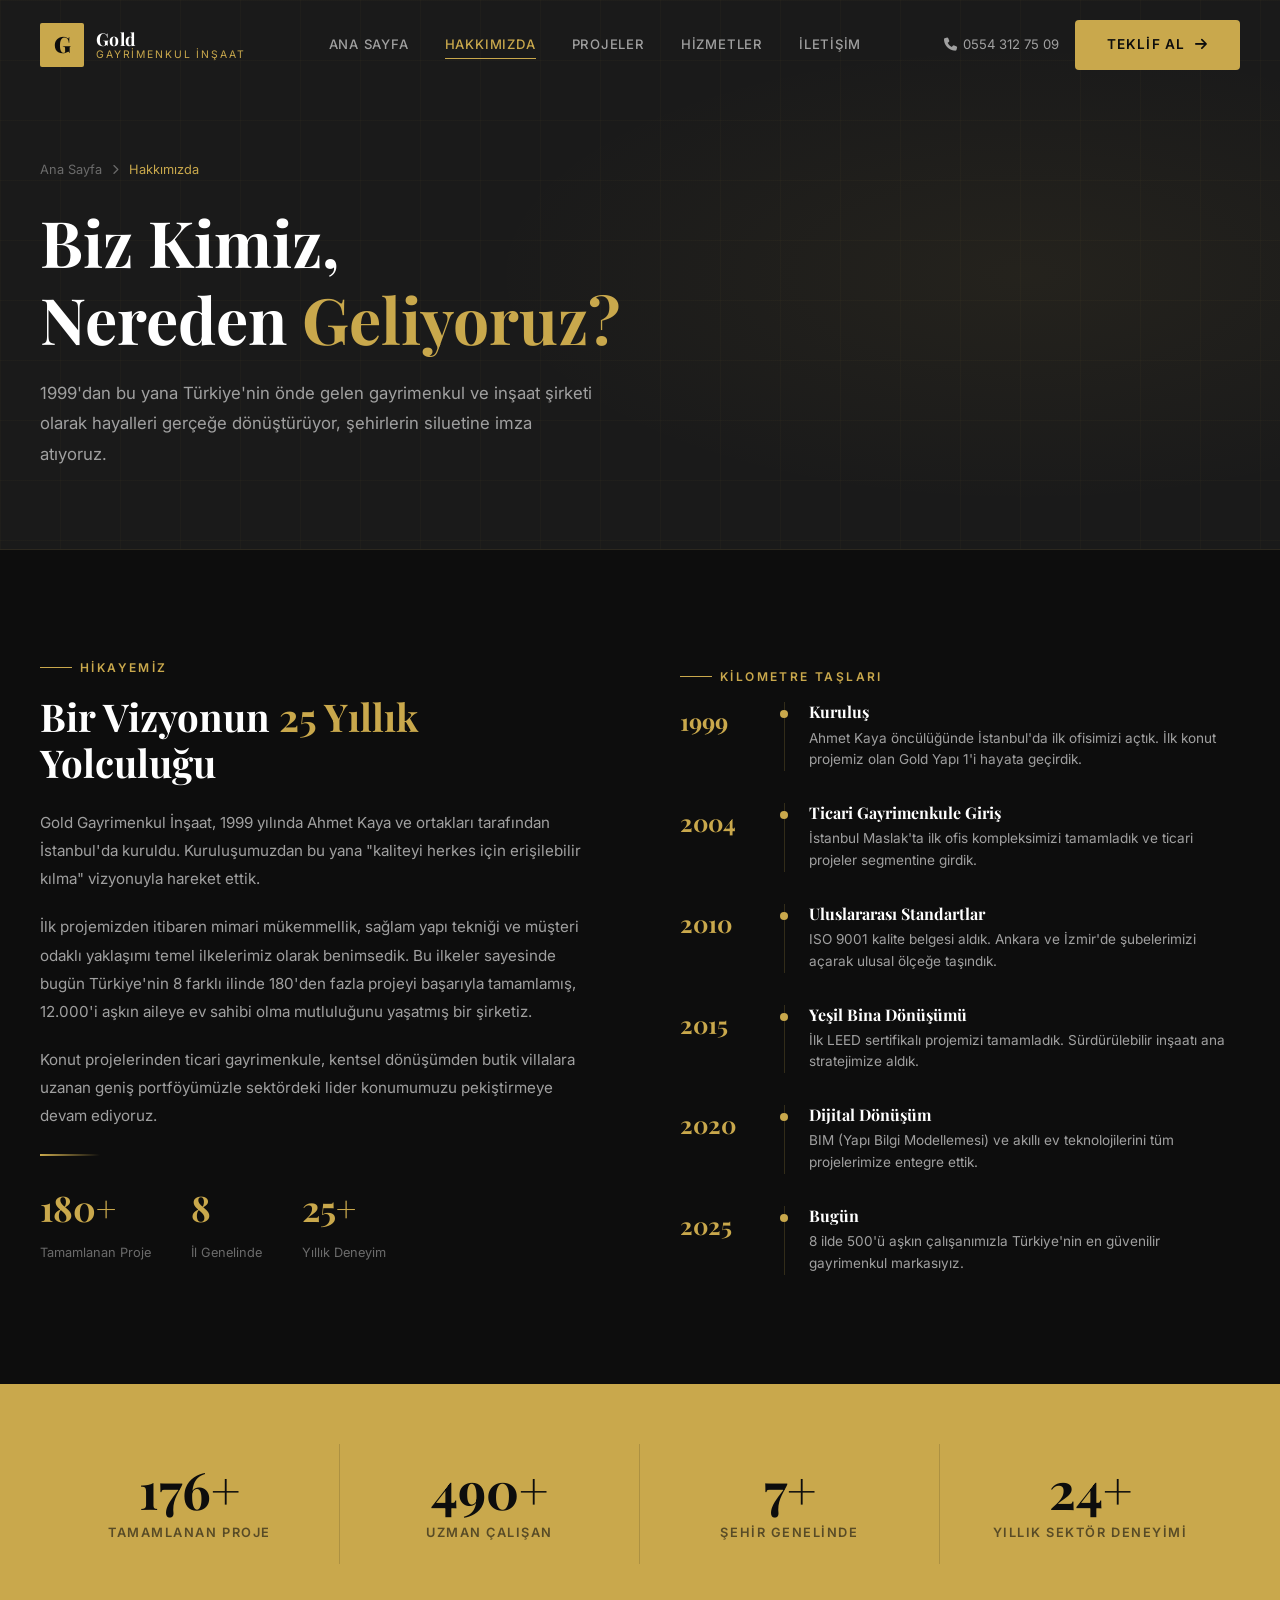
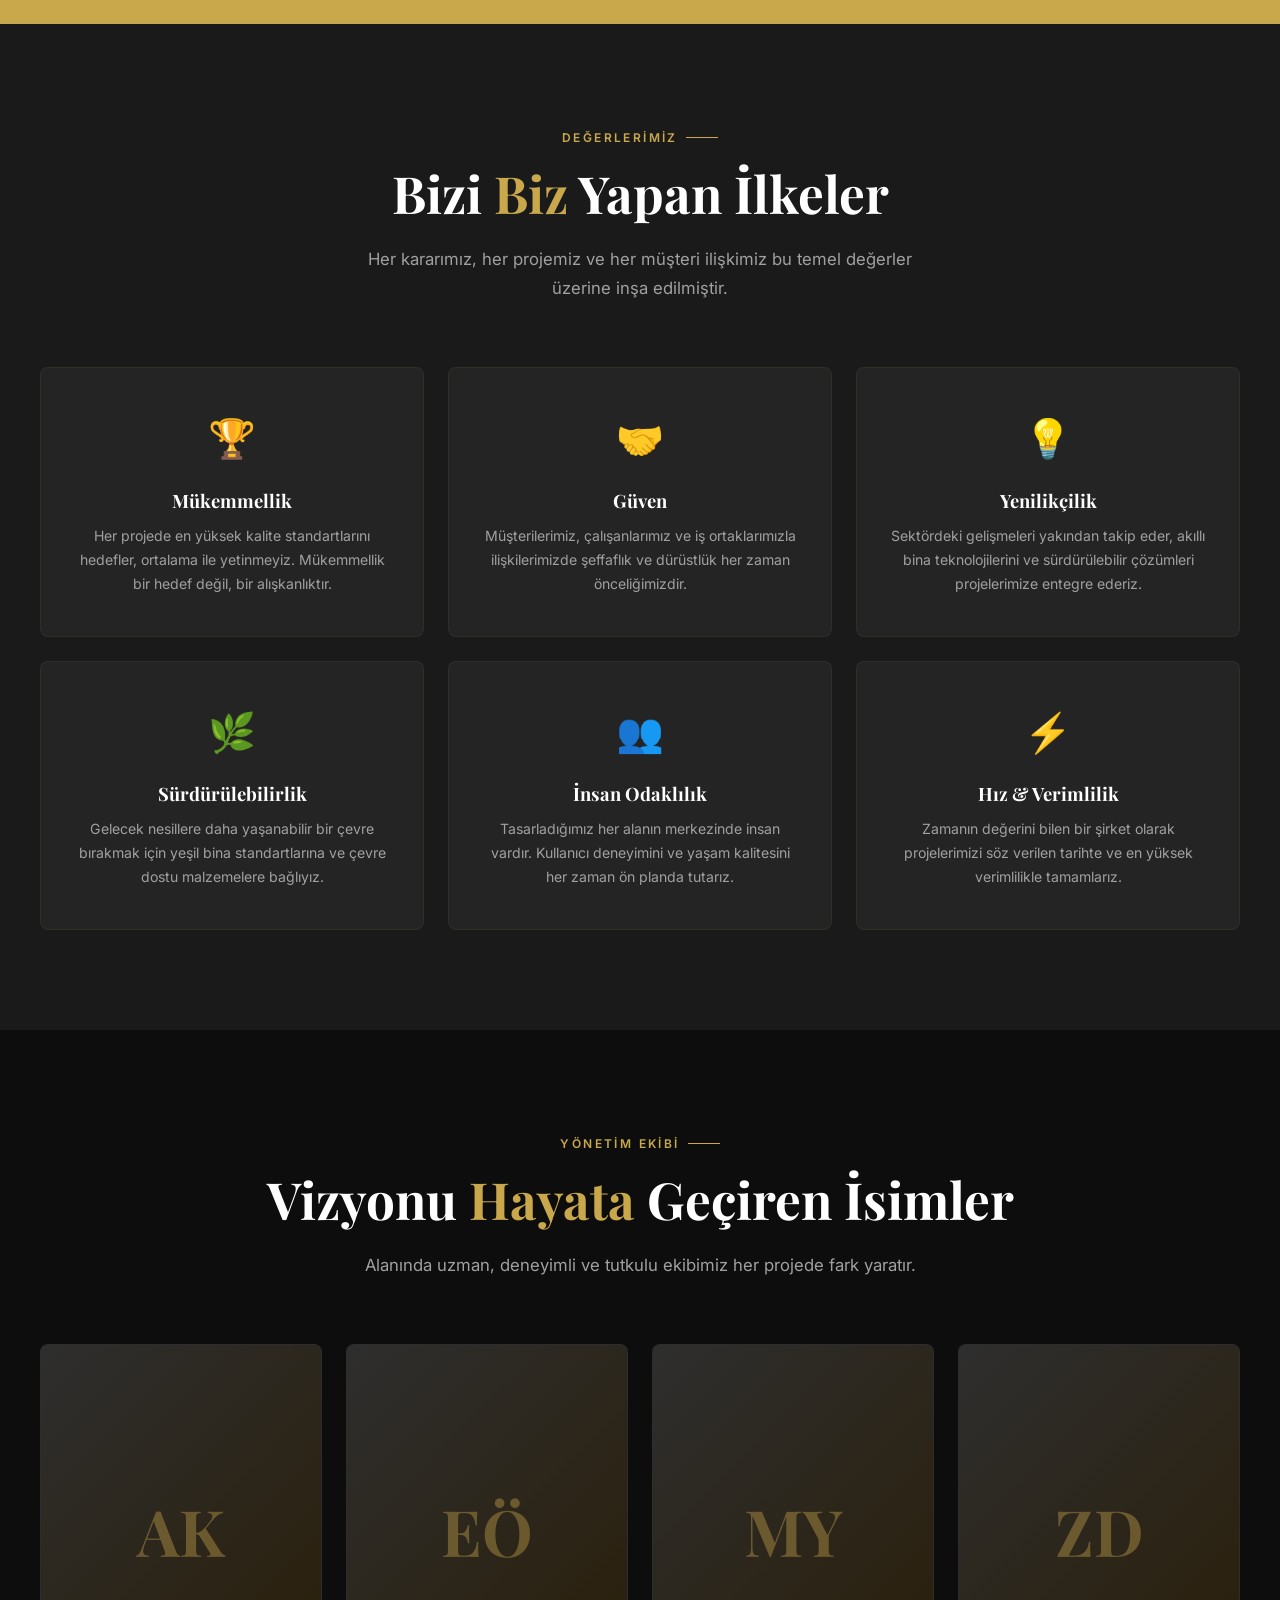
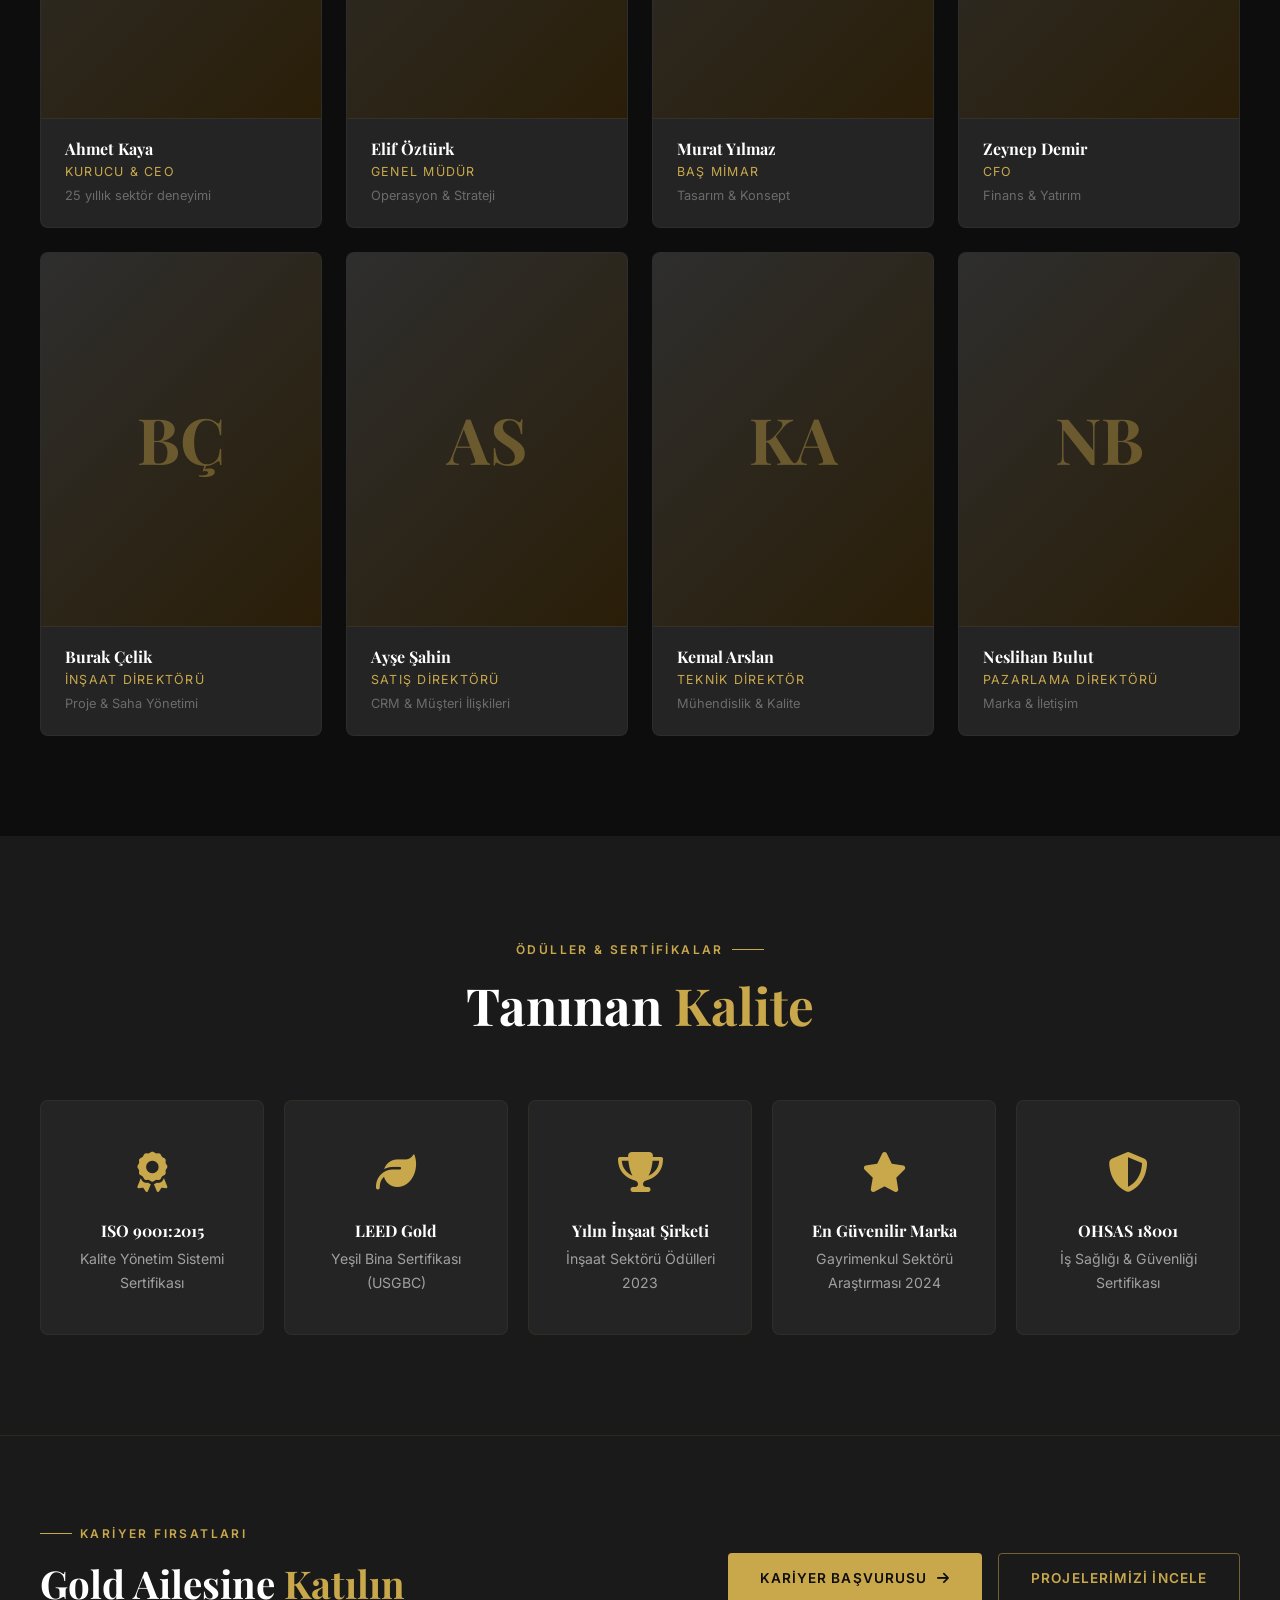
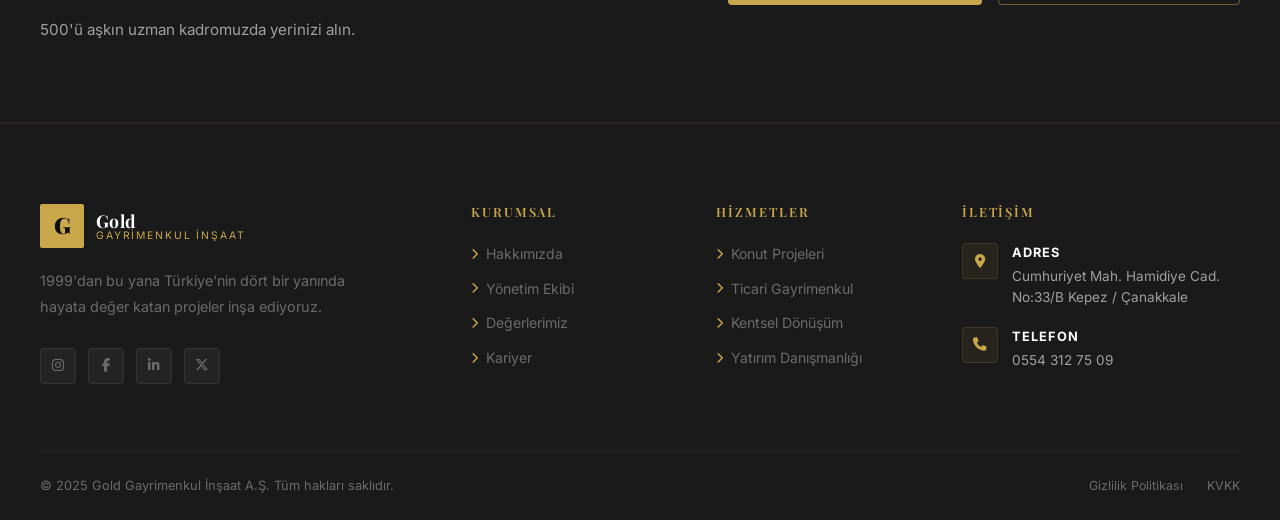
==== hakkimizda.html @ 8187c600 "fix: iletişim bilgilerini güncelle Telefon: 0212 123 45 67 → 0554 312 75 09 Adres: Büyükdere Cad. No" ====
<!DOCTYPE html>
<html lang="tr">
<head>
  <meta charset="UTF-8" />
  <meta name="viewport" content="width=device-width, initial-scale=1.0" />
  <meta name="description" content="Gold Gayrimenkul İnşaat hakkında – 1999'dan bu yana Türkiye'nin dört bir yanında hayata değer katan projeler inşa ediyoruz." />
  <title>Hakkımızda | Gold Gayrimenkul İnşaat</title>
  <link rel="preconnect" href="https://fonts.googleapis.com" />
  <link rel="preconnect" href="https://fonts.gstatic.com" crossorigin />
  <link href="https://fonts.googleapis.com/css2?family=Playfair+Display:wght@400;600;700;900&family=Inter:wght@300;400;500;600;700&display=swap" rel="stylesheet" />
  <link rel="stylesheet" href="css/style.css" />
  <link rel="stylesheet" href="https://cdnjs.cloudflare.com/ajax/libs/font-awesome/6.5.0/css/all.min.css" />
</head>
<body>

<!-- ══ NAVBAR ══ -->
<nav id="navbar">
  <div class="container">
    <div class="nav-inner">
      <a href="index.html" class="nav-logo">
        <div class="logo-icon">G</div>
        <div class="logo-text">
          <strong>Gold</strong>
          <span>Gayrimenkul İnşaat</span>
        </div>
      </a>
      <div class="nav-links">
        <a href="index.html">Ana Sayfa</a>
        <a href="hakkimizda.html" class="active">Hakkımızda</a>
        <a href="projeler.html">Projeler</a>
        <a href="hizmetler.html">Hizmetler</a>
        <a href="iletisim.html">İletişim</a>
      </div>
      <div class="nav-cta">
        <a href="tel:+905543127509" class="nav-tel">
          <i class="fa-solid fa-phone"></i>
          0554 312 75 09
        </a>
        <a href="iletisim.html" class="btn btn-primary">
          Teklif Al <i class="fa-solid fa-arrow-right"></i>
        </a>
      </div>
      <button class="nav-hamburger" id="hamburger" aria-label="Menü">
        <span></span><span></span><span></span>
      </button>
    </div>
  </div>
</nav>

<!-- Mobile Nav -->
<div class="nav-mobile" id="mobileNav">
  <a href="index.html" onclick="closeMenu()">Ana Sayfa</a>
  <a href="hakkimizda.html" onclick="closeMenu()">Hakkımızda</a>
  <a href="projeler.html" onclick="closeMenu()">Projeler</a>
  <a href="hizmetler.html" onclick="closeMenu()">Hizmetler</a>
  <a href="iletisim.html" onclick="closeMenu()">İletişim</a>
</div>

<!-- ══ PAGE HERO ══ -->
<section class="page-hero">
  <div class="page-hero-grid"></div>
  <div class="container">
    <div class="page-hero-content">
      <div class="breadcrumb">
        <a href="index.html">Ana Sayfa</a>
        <i class="fa-solid fa-chevron-right" style="font-size:.65rem"></i>
        <span>Hakkımızda</span>
      </div>
      <h1>Biz Kimiz,<br/>Nereden <span>Geliyoruz?</span></h1>
      <p>1999'dan bu yana Türkiye'nin önde gelen gayrimenkul ve inşaat şirketi olarak hayalleri gerçeğe dönüştürüyor, şehirlerin siluetine imza atıyoruz.</p>
    </div>
  </div>
</section>

<!-- ══ HİKAYEMİZ ══ -->
<section>
  <div class="container">
    <div class="about-story-grid">
      <div class="about-story-text">
        <div class="section-badge reveal">Hikayemiz</div>
        <h2 class="reveal">Bir Vizyonun <span>25 Yıllık</span> Yolculuğu</h2>
        <p class="reveal">Gold Gayrimenkul İnşaat, 1999 yılında Ahmet Kaya ve ortakları tarafından İstanbul'da kuruldu. Kuruluşumuzdan bu yana "kaliteyi herkes için erişilebilir kılma" vizyonuyla hareket ettik.</p>
        <p class="reveal">İlk projemizden itibaren mimari mükemmellik, sağlam yapı tekniği ve müşteri odaklı yaklaşımı temel ilkelerimiz olarak benimsedik. Bu ilkeler sayesinde bugün Türkiye'nin 8 farklı ilinde 180'den fazla projeyi başarıyla tamamlamış, 12.000'i aşkın aileye ev sahibi olma mutluluğunu yaşatmış bir şirketiz.</p>
        <p class="reveal">Konut projelerinden ticari gayrimenkule, kentsel dönüşümden butik villalara uzanan geniş portföyümüzle sektördeki lider konumumuzu pekiştirmeye devam ediyoruz.</p>
        <div class="gold-divider reveal"></div>
        <div style="display:flex; gap:40px; margin-top:8px;" class="reveal">
          <div>
            <strong style="font-family:var(--font-heading);font-size:2.2rem;color:var(--gold);">180+</strong>
            <p style="font-size:.8rem;color:var(--gray);margin-top:4px;">Tamamlanan Proje</p>
          </div>
          <div>
            <strong style="font-family:var(--font-heading);font-size:2.2rem;color:var(--gold);">8</strong>
            <p style="font-size:.8rem;color:var(--gray);margin-top:4px;">İl Genelinde</p>
          </div>
          <div>
            <strong style="font-family:var(--font-heading);font-size:2.2rem;color:var(--gold);">25+</strong>
            <p style="font-size:.8rem;color:var(--gray);margin-top:4px;">Yıllık Deneyim</p>
          </div>
        </div>
      </div>
      <div>
        <div class="section-badge reveal">Kilometre Taşları</div>
        <div class="about-milestones reveal">
          <div class="milestone">
            <span class="milestone-year">1999</span>
            <div class="milestone-body">
              <h4>Kuruluş</h4>
              <p>Ahmet Kaya öncülüğünde İstanbul'da ilk ofisimizi açtık. İlk konut projemiz olan Gold Yapı 1'i hayata geçirdik.</p>
            </div>
          </div>
          <div class="milestone">
            <span class="milestone-year">2004</span>
            <div class="milestone-body">
              <h4>Ticari Gayrimenkule Giriş</h4>
              <p>İstanbul Maslak'ta ilk ofis kompleksimizi tamamladık ve ticari projeler segmentine girdik.</p>
            </div>
          </div>
          <div class="milestone">
            <span class="milestone-year">2010</span>
            <div class="milestone-body">
              <h4>Uluslararası Standartlar</h4>
              <p>ISO 9001 kalite belgesi aldık. Ankara ve İzmir'de şubelerimizi açarak ulusal ölçeğe taşındık.</p>
            </div>
          </div>
          <div class="milestone">
            <span class="milestone-year">2015</span>
            <div class="milestone-body">
              <h4>Yeşil Bina Dönüşümü</h4>
              <p>İlk LEED sertifikalı projemizi tamamladık. Sürdürülebilir inşaatı ana stratejimize aldık.</p>
            </div>
          </div>
          <div class="milestone">
            <span class="milestone-year">2020</span>
            <div class="milestone-body">
              <h4>Dijital Dönüşüm</h4>
              <p>BIM (Yapı Bilgi Modellemesi) ve akıllı ev teknolojilerini tüm projelerimize entegre ettik.</p>
            </div>
          </div>
          <div class="milestone">
            <span class="milestone-year">2025</span>
            <div class="milestone-body">
              <h4>Bugün</h4>
              <p>8 ilde 500'ü aşkın çalışanımızla Türkiye'nin en güvenilir gayrimenkul markasıyız.</p>
            </div>
          </div>
        </div>
      </div>
    </div>
  </div>
</section>

<!-- ══ STATS BAND ══ -->
<div class="stats-band">
  <div class="container">
    <div class="stats-band-grid">
      <div class="stat-item">
        <span class="stat-number" data-target="180">0</span>
        <span class="stat-label">Tamamlanan Proje</span>
      </div>
      <div class="stat-item">
        <span class="stat-number" data-target="500">0</span>
        <span class="stat-label">Uzman Çalışan</span>
      </div>
      <div class="stat-item">
        <span class="stat-number" data-target="8">0</span>
        <span class="stat-label">Şehir Genelinde</span>
      </div>
      <div class="stat-item">
        <span class="stat-number" data-target="25">0</span>
        <span class="stat-label">Yıllık Sektör Deneyimi</span>
      </div>
    </div>
  </div>
</div>

<!-- ══ DEĞERLERİMİZ ══ -->
<section id="values" style="background:var(--dark-2)">
  <div class="container">
    <div class="section-header centered reveal">
      <div class="section-badge">Değerlerimiz</div>
      <h2 class="section-title">Bizi <span>Biz</span> Yapan İlkeler</h2>
      <p class="section-desc">Her kararımız, her projemiz ve her müşteri ilişkimiz bu temel değerler üzerine inşa edilmiştir.</p>
    </div>
    <div class="values-grid">
      <div class="value-card reveal reveal-delay-1">
        <span class="value-icon">🏆</span>
        <h3>Mükemmellik</h3>
        <p>Her projede en yüksek kalite standartlarını hedefler, ortalama ile yetinmeyiz. Mükemmellik bir hedef değil, bir alışkanlıktır.</p>
      </div>
      <div class="value-card reveal reveal-delay-2">
        <span class="value-icon">🤝</span>
        <h3>Güven</h3>
        <p>Müşterilerimiz, çalışanlarımız ve iş ortaklarımızla ilişkilerimizde şeffaflık ve dürüstlük her zaman önceliğimizdir.</p>
      </div>
      <div class="value-card reveal reveal-delay-3">
        <span class="value-icon">💡</span>
        <h3>Yenilikçilik</h3>
        <p>Sektördeki gelişmeleri yakından takip eder, akıllı bina teknolojilerini ve sürdürülebilir çözümleri projelerimize entegre ederiz.</p>
      </div>
      <div class="value-card reveal reveal-delay-1">
        <span class="value-icon">🌿</span>
        <h3>Sürdürülebilirlik</h3>
        <p>Gelecek nesillere daha yaşanabilir bir çevre bırakmak için yeşil bina standartlarına ve çevre dostu malzemelere bağlıyız.</p>
      </div>
      <div class="value-card reveal reveal-delay-2">
        <span class="value-icon">👥</span>
        <h3>İnsan Odaklılık</h3>
        <p>Tasarladığımız her alanın merkezinde insan vardır. Kullanıcı deneyimini ve yaşam kalitesini her zaman ön planda tutarız.</p>
      </div>
      <div class="value-card reveal reveal-delay-3">
        <span class="value-icon">⚡</span>
        <h3>Hız &amp; Verimlilik</h3>
        <p>Zamanın değerini bilen bir şirket olarak projelerimizi söz verilen tarihte ve en yüksek verimlilikle tamamlarız.</p>
      </div>
    </div>
  </div>
</section>

<!-- ══ EKİP ══ -->
<section id="team">
  <div class="container">
    <div class="section-header centered reveal">
      <div class="section-badge">Yönetim Ekibi</div>
      <h2 class="section-title">Vizyonu <span>Hayata</span> Geçiren İsimler</h2>
      <p class="section-desc">Alanında uzman, deneyimli ve tutkulu ekibimiz her projede fark yaratır.</p>
    </div>
    <div class="team-grid">
      <div class="team-card reveal reveal-delay-1">
        <div class="team-photo">
          <span class="team-photo-initial">AK</span>
        </div>
        <div class="team-info">
          <h4>Ahmet Kaya</h4>
          <span>Kurucu &amp; CEO</span>
          <p>25 yıllık sektör deneyimi</p>
        </div>
      </div>
      <div class="team-card reveal reveal-delay-2">
        <div class="team-photo">
          <span class="team-photo-initial">EÖ</span>
        </div>
        <div class="team-info">
          <h4>Elif Öztürk</h4>
          <span>Genel Müdür</span>
          <p>Operasyon &amp; Strateji</p>
        </div>
      </div>
      <div class="team-card reveal reveal-delay-3">
        <div class="team-photo">
          <span class="team-photo-initial">MY</span>
        </div>
        <div class="team-info">
          <h4>Murat Yılmaz</h4>
          <span>Baş Mimar</span>
          <p>Tasarım &amp; Konsept</p>
        </div>
      </div>
      <div class="team-card reveal reveal-delay-4">
        <div class="team-photo">
          <span class="team-photo-initial">ZD</span>
        </div>
        <div class="team-info">
          <h4>Zeynep Demir</h4>
          <span>CFO</span>
          <p>Finans &amp; Yatırım</p>
        </div>
      </div>
      <div class="team-card reveal reveal-delay-1">
        <div class="team-photo">
          <span class="team-photo-initial">BÇ</span>
        </div>
        <div class="team-info">
          <h4>Burak Çelik</h4>
          <span>İnşaat Direktörü</span>
          <p>Proje &amp; Saha Yönetimi</p>
        </div>
      </div>
      <div class="team-card reveal reveal-delay-2">
        <div class="team-photo">
          <span class="team-photo-initial">AS</span>
        </div>
        <div class="team-info">
          <h4>Ayşe Şahin</h4>
          <span>Satış Direktörü</span>
          <p>CRM &amp; Müşteri İlişkileri</p>
        </div>
      </div>
      <div class="team-card reveal reveal-delay-3">
        <div class="team-photo">
          <span class="team-photo-initial">KA</span>
        </div>
        <div class="team-info">
          <h4>Kemal Arslan</h4>
          <span>Teknik Direktör</span>
          <p>Mühendislik &amp; Kalite</p>
        </div>
      </div>
      <div class="team-card reveal reveal-delay-4">
        <div class="team-photo">
          <span class="team-photo-initial">NB</span>
        </div>
        <div class="team-info">
          <h4>Neslihan Bulut</h4>
          <span>Pazarlama Direktörü</span>
          <p>Marka &amp; İletişim</p>
        </div>
      </div>
    </div>
  </div>
</section>

<!-- ══ ÖDÜLLER ══ -->
<section style="background:var(--dark-2)">
  <div class="container">
    <div class="section-header centered reveal">
      <div class="section-badge">Ödüller &amp; Sertifikalar</div>
      <h2 class="section-title">Tanınan <span>Kalite</span></h2>
    </div>
    <div style="display:grid;grid-template-columns:repeat(auto-fit,minmax(220px,1fr));gap:20px">
      <div class="value-card reveal reveal-delay-1" style="display:flex;flex-direction:column;align-items:center">
        <div style="font-size:2.5rem;color:var(--gold);margin-bottom:16px"><i class="fa-solid fa-award"></i></div>
        <h3 style="font-size:1rem;margin-bottom:6px">ISO 9001:2015</h3>
        <p>Kalite Yönetim Sistemi Sertifikası</p>
      </div>
      <div class="value-card reveal reveal-delay-2" style="display:flex;flex-direction:column;align-items:center">
        <div style="font-size:2.5rem;color:var(--gold);margin-bottom:16px"><i class="fa-solid fa-leaf"></i></div>
        <h3 style="font-size:1rem;margin-bottom:6px">LEED Gold</h3>
        <p>Yeşil Bina Sertifikası (USGBC)</p>
      </div>
      <div class="value-card reveal reveal-delay-3" style="display:flex;flex-direction:column;align-items:center">
        <div style="font-size:2.5rem;color:var(--gold);margin-bottom:16px"><i class="fa-solid fa-trophy"></i></div>
        <h3 style="font-size:1rem;margin-bottom:6px">Yılın İnşaat Şirketi</h3>
        <p>İnşaat Sektörü Ödülleri 2023</p>
      </div>
      <div class="value-card reveal reveal-delay-4" style="display:flex;flex-direction:column;align-items:center">
        <div style="font-size:2.5rem;color:var(--gold);margin-bottom:16px"><i class="fa-solid fa-star"></i></div>
        <h3 style="font-size:1rem;margin-bottom:6px">En Güvenilir Marka</h3>
        <p>Gayrimenkul Sektörü Araştırması 2024</p>
      </div>
      <div class="value-card reveal reveal-delay-1" style="display:flex;flex-direction:column;align-items:center">
        <div style="font-size:2.5rem;color:var(--gold);margin-bottom:16px"><i class="fa-solid fa-shield-halved"></i></div>
        <h3 style="font-size:1rem;margin-bottom:6px">OHSAS 18001</h3>
        <p>İş Sağlığı &amp; Güvenliği Sertifikası</p>
      </div>
    </div>
  </div>
</section>

<!-- ══ CTA ══ -->
<section class="cta-band">
  <div class="container">
    <div class="cta-inner">
      <div class="reveal">
        <div class="section-badge">Kariyer Fırsatları</div>
        <h2>Gold Ailesine <span>Katılın</span></h2>
        <p style="color:var(--gray-light);margin-top:12px;font-size:.95rem">500'ü aşkın uzman kadromuzda yerinizi alın.</p>
      </div>
      <div class="cta-actions reveal reveal-delay-2">
        <a href="iletisim.html" class="btn btn-primary">
          Kariyer Başvurusu
          <i class="fa-solid fa-arrow-right"></i>
        </a>
        <a href="projeler.html" class="btn btn-outline">
          Projelerimizi İncele
        </a>
      </div>
    </div>
  </div>
</section>

<!-- ══ FOOTER ══ -->
<footer>
  <div class="container">
    <div class="footer-grid">
      <div class="footer-brand">
        <a href="index.html" class="nav-logo" style="display:inline-flex;">
          <div class="logo-icon">G</div>
          <div class="logo-text"><strong>Gold</strong><span>Gayrimenkul İnşaat</span></div>
        </a>
        <p>1999'dan bu yana Türkiye'nin dört bir yanında hayata değer katan projeler inşa ediyoruz.</p>
        <div class="footer-socials">
          <a href="#" class="social-btn"><i class="fa-brands fa-instagram"></i></a>
          <a href="#" class="social-btn"><i class="fa-brands fa-facebook-f"></i></a>
          <a href="#" class="social-btn"><i class="fa-brands fa-linkedin-in"></i></a>
          <a href="#" class="social-btn"><i class="fa-brands fa-x-twitter"></i></a>
        </div>
      </div>
      <div class="footer-col">
        <h4>Kurumsal</h4>
        <ul>
          <li><a href="hakkimizda.html"><i class="fa-solid fa-chevron-right" style="font-size:.7rem;color:var(--gold)"></i> Hakkımızda</a></li>
          <li><a href="hakkimizda.html#team"><i class="fa-solid fa-chevron-right" style="font-size:.7rem;color:var(--gold)"></i> Yönetim Ekibi</a></li>
          <li><a href="hakkimizda.html#values"><i class="fa-solid fa-chevron-right" style="font-size:.7rem;color:var(--gold)"></i> Değerlerimiz</a></li>
          <li><a href="#"><i class="fa-solid fa-chevron-right" style="font-size:.7rem;color:var(--gold)"></i> Kariyer</a></li>
        </ul>
      </div>
      <div class="footer-col">
        <h4>Hizmetler</h4>
        <ul>
          <li><a href="hizmetler.html"><i class="fa-solid fa-chevron-right" style="font-size:.7rem;color:var(--gold)"></i> Konut Projeleri</a></li>
          <li><a href="hizmetler.html"><i class="fa-solid fa-chevron-right" style="font-size:.7rem;color:var(--gold)"></i> Ticari Gayrimenkul</a></li>
          <li><a href="hizmetler.html"><i class="fa-solid fa-chevron-right" style="font-size:.7rem;color:var(--gold)"></i> Kentsel Dönüşüm</a></li>
          <li><a href="hizmetler.html"><i class="fa-solid fa-chevron-right" style="font-size:.7rem;color:var(--gold)"></i> Yatırım Danışmanlığı</a></li>
        </ul>
      </div>
      <div class="footer-col">
        <h4>İletişim</h4>
        <div class="footer-contact-item">
          <div class="contact-icon"><i class="fa-solid fa-location-dot"></i></div>
          <p><strong>Adres</strong>Cumhuriyet Mah. Hamidiye Cad. No:33/B Kepez / Çanakkale</p>
        </div>
        <div class="footer-contact-item">
          <div class="contact-icon"><i class="fa-solid fa-phone"></i></div>
          <p><strong>Telefon</strong><a href="tel:+905543127509" style="color:var(--gray-light)">0554 312 75 09</a></p>
        </div>
      </div>
    </div>
    <div class="footer-bottom">
      <p>© 2025 Gold Gayrimenkul İnşaat A.Ş. Tüm hakları saklıdır.</p>
      <div class="footer-bottom-links">
        <a href="#">Gizlilik Politikası</a>
        <a href="#">KVKK</a>
      </div>
    </div>
  </div>
</footer>

<button id="backToTop" aria-label="Yukarı çık"><i class="fa-solid fa-chevron-up"></i></button>
<script src="js/main.js"></script>
</body>
</html>
---- css/style.css ----
/* ============================================
   GOLD GAYRİMENKUL İNŞAAT - Ana Stil Dosyası
   ============================================ */

:root {
  --gold: #C9A84C;
  --gold-light: #E8C96D;
  --gold-dark: #A07830;
  --dark: #0D0D0D;
  --dark-2: #1A1A1A;
  --dark-3: #242424;
  --dark-4: #2E2E2E;
  --gray: #6B6B6B;
  --gray-light: #A0A0A0;
  --white: #FFFFFF;
  --off-white: #F5F0E8;
  --font-heading: 'Playfair Display', serif;
  --font-body: 'Inter', sans-serif;
  --transition: all 0.35s cubic-bezier(0.25, 0.46, 0.45, 0.94);
  --shadow-sm: 0 2px 12px rgba(0,0,0,0.15);
  --shadow-md: 0 8px 32px rgba(0,0,0,0.25);
  --shadow-lg: 0 20px 60px rgba(0,0,0,0.35);
  --radius: 4px;
  --radius-lg: 8px;
}

/* ── Reset & Base ── */
*, *::before, *::after { box-sizing: border-box; margin: 0; padding: 0; }

html { scroll-behavior: smooth; font-size: 16px; }

body {
  font-family: var(--font-body);
  background: var(--dark);
  color: var(--white);
  line-height: 1.6;
  overflow-x: hidden;
}

img { max-width: 100%; display: block; }
a { text-decoration: none; color: inherit; }
ul { list-style: none; }
button { cursor: pointer; border: none; background: none; font-family: inherit; }

/* ── Typography ── */
h1, h2, h3, h4, h5 {
  font-family: var(--font-heading);
  line-height: 1.2;
  font-weight: 700;
}

.section-badge {
  display: inline-flex;
  align-items: center;
  gap: 8px;
  font-size: 0.75rem;
  font-weight: 600;
  letter-spacing: 0.2em;
  text-transform: uppercase;
  color: var(--gold);
  margin-bottom: 16px;
}

.section-badge::before {
  content: '';
  display: block;
  width: 32px;
  height: 1px;
  background: var(--gold);
}

.section-title {
  font-size: clamp(2rem, 4vw, 3.2rem);
  margin-bottom: 20px;
}

.section-title span {
  color: var(--gold);
}

.section-desc {
  font-size: 1.05rem;
  color: var(--gray-light);
  max-width: 560px;
  line-height: 1.75;
}

/* ── Container ── */
.container {
  width: 100%;
  max-width: 1280px;
  margin: 0 auto;
  padding: 0 40px;
}

/* ── Buttons ── */
.btn {
  display: inline-flex;
  align-items: center;
  gap: 10px;
  padding: 14px 32px;
  font-size: 0.85rem;
  font-weight: 600;
  letter-spacing: 0.08em;
  text-transform: uppercase;
  border-radius: var(--radius);
  transition: var(--transition);
  position: relative;
  overflow: hidden;
}

.btn-primary {
  background: var(--gold);
  color: var(--dark);
}
.btn-primary:hover {
  background: var(--gold-light);
  transform: translateY(-2px);
  box-shadow: 0 8px 24px rgba(201,168,76,0.35);
}

.btn-outline {
  border: 1px solid rgba(201,168,76,0.5);
  color: var(--gold);
}
.btn-outline:hover {
  background: rgba(201,168,76,0.1);
  border-color: var(--gold);
  transform: translateY(-2px);
}

.btn-dark {
  background: var(--dark-3);
  color: var(--white);
  border: 1px solid var(--dark-4);
}
.btn-dark:hover {
  background: var(--dark-4);
  transform: translateY(-2px);
}

.btn svg {
  transition: transform 0.3s ease;
}
.btn:hover svg {
  transform: translateX(4px);
}

/* ── Divider ── */
.gold-divider {
  width: 60px;
  height: 2px;
  background: linear-gradient(90deg, var(--gold), transparent);
  margin: 24px 0;
}

/* ══════════════════════════════════════════
   NAVBAR
══════════════════════════════════════════ */
#navbar {
  position: fixed;
  top: 0;
  left: 0;
  right: 0;
  z-index: 1000;
  padding: 20px 0;
  transition: var(--transition);
}

#navbar.scrolled {
  background: rgba(13,13,13,0.95);
  backdrop-filter: blur(20px);
  padding: 14px 0;
  border-bottom: 1px solid rgba(201,168,76,0.15);
}

.nav-inner {
  display: flex;
  align-items: center;
  justify-content: space-between;
}

.nav-logo {
  display: flex;
  align-items: center;
  gap: 12px;
}

.logo-icon {
  width: 44px;
  height: 44px;
  background: var(--gold);
  display: flex;
  align-items: center;
  justify-content: center;
  border-radius: 2px;
  font-family: var(--font-heading);
  font-size: 1.4rem;
  font-weight: 900;
  color: var(--dark);
  letter-spacing: -1px;
}

.logo-text {
  display: flex;
  flex-direction: column;
  line-height: 1.1;
}

.logo-text strong {
  font-family: var(--font-heading);
  font-size: 1.1rem;
  color: var(--white);
  letter-spacing: 0.02em;
}

.logo-text span {
  font-size: 0.65rem;
  letter-spacing: 0.18em;
  text-transform: uppercase;
  color: var(--gold);
}

.nav-links {
  display: flex;
  align-items: center;
  gap: 36px;
}

.nav-links a {
  font-size: 0.82rem;
  font-weight: 500;
  letter-spacing: 0.06em;
  text-transform: uppercase;
  color: var(--gray-light);
  transition: color 0.3s ease;
  position: relative;
}

.nav-links a::after {
  content: '';
  position: absolute;
  bottom: -4px;
  left: 0;
  width: 0;
  height: 1px;
  background: var(--gold);
  transition: width 0.3s ease;
}

.nav-links a:hover,
.nav-links a.active {
  color: var(--gold);
}

.nav-links a:hover::after,
.nav-links a.active::after {
  width: 100%;
}

.nav-cta {
  display: flex;
  align-items: center;
  gap: 16px;
}

.nav-tel {
  font-size: 0.82rem;
  color: var(--gray-light);
  display: flex;
  align-items: center;
  gap: 6px;
  transition: color 0.3s;
}
.nav-tel:hover { color: var(--gold); }

.nav-hamburger {
  display: none;
  flex-direction: column;
  gap: 5px;
  padding: 4px;
}

.nav-hamburger span {
  display: block;
  width: 24px;
  height: 2px;
  background: var(--white);
  transition: var(--transition);
}

.nav-hamburger.open span:nth-child(1) { transform: translateY(7px) rotate(45deg); }
.nav-hamburger.open span:nth-child(2) { opacity: 0; }
.nav-hamburger.open span:nth-child(3) { transform: translateY(-7px) rotate(-45deg); }

/* Mobile nav */
.nav-mobile {
  display: none;
  position: fixed;
  top: 0;
  left: 0;
  right: 0;
  bottom: 0;
  background: var(--dark-2);
  z-index: 999;
  flex-direction: column;
  align-items: center;
  justify-content: center;
  gap: 40px;
}

.nav-mobile.open { display: flex; }

.nav-mobile a {
  font-family: var(--font-heading);
  font-size: 2rem;
  color: var(--white);
  transition: color 0.3s;
}
.nav-mobile a:hover { color: var(--gold); }

/* ══════════════════════════════════════════
   HERO
══════════════════════════════════════════ */
.hero {
  min-height: 100vh;
  position: relative;
  display: flex;
  align-items: center;
  overflow: hidden;
}

.hero-bg {
  position: absolute;
  inset: 0;
  background: linear-gradient(135deg, #0D0D0D 0%, #1A1209 40%, #0D0D0D 100%);
}

.hero-bg::before {
  content: '';
  position: absolute;
  inset: 0;
  background:
    radial-gradient(ellipse 80% 60% at 70% 50%, rgba(201,168,76,0.08) 0%, transparent 70%),
    radial-gradient(ellipse 40% 40% at 20% 80%, rgba(201,168,76,0.04) 0%, transparent 60%);
}

.hero-grid {
  position: absolute;
  inset: 0;
  background-image:
    linear-gradient(rgba(201,168,76,0.04) 1px, transparent 1px),
    linear-gradient(90deg, rgba(201,168,76,0.04) 1px, transparent 1px);
  background-size: 80px 80px;
  mask-image: radial-gradient(ellipse at center, black 30%, transparent 80%);
}

.hero-content {
  position: relative;
  z-index: 2;
  padding: 120px 0 80px;
}

.hero-eyebrow {
  display: flex;
  align-items: center;
  gap: 12px;
  margin-bottom: 28px;
}

.hero-eyebrow .line {
  width: 48px;
  height: 1px;
  background: var(--gold);
}

.hero-eyebrow span {
  font-size: 0.75rem;
  font-weight: 600;
  letter-spacing: 0.25em;
  text-transform: uppercase;
  color: var(--gold);
}

.hero-title {
  font-size: clamp(2.8rem, 6vw, 5.5rem);
  line-height: 1.05;
  margin-bottom: 28px;
  max-width: 720px;
}

.hero-title .gold { color: var(--gold); }

.hero-subtitle {
  font-size: 1.1rem;
  color: var(--gray-light);
  max-width: 500px;
  line-height: 1.8;
  margin-bottom: 48px;
}

.hero-actions {
  display: flex;
  align-items: center;
  gap: 20px;
  flex-wrap: wrap;
}

.hero-stats {
  display: flex;
  gap: 48px;
  margin-top: 80px;
  padding-top: 48px;
  border-top: 1px solid rgba(255,255,255,0.06);
}

.hero-stat strong {
  display: block;
  font-family: var(--font-heading);
  font-size: 2.4rem;
  color: var(--gold);
  line-height: 1;
}

.hero-stat span {
  font-size: 0.78rem;
  color: var(--gray);
  text-transform: uppercase;
  letter-spacing: 0.12em;
  margin-top: 6px;
  display: block;
}

.hero-visual {
  position: absolute;
  right: 0;
  top: 0;
  bottom: 0;
  width: 45%;
  overflow: hidden;
}

.hero-visual-inner {
  width: 100%;
  height: 100%;
  background: linear-gradient(135deg, #1A1209 0%, #2A1E08 50%, #1A1209 100%);
  position: relative;
}

.hero-building {
  position: absolute;
  inset: 0;
  display: flex;
  align-items: flex-end;
  justify-content: center;
  overflow: hidden;
}

.building-svg {
  width: 85%;
  height: 90%;
  opacity: 0.6;
}

.hero-visual::before {
  content: '';
  position: absolute;
  left: 0;
  top: 0;
  bottom: 0;
  width: 180px;
  background: linear-gradient(90deg, var(--dark), transparent);
  z-index: 2;
}

/* ══════════════════════════════════════════
   SECTIONS COMMON
══════════════════════════════════════════ */
section { padding: 100px 0; }

.section-header {
  margin-bottom: 64px;
}

.section-header.centered {
  text-align: center;
}

.section-header.centered .section-badge {
  justify-content: center;
}

.section-header.centered .section-badge::before {
  display: none;
}

.section-header.centered .section-badge::after {
  content: '';
  display: block;
  width: 32px;
  height: 1px;
  background: var(--gold);
}

.section-header.centered .section-desc {
  margin: 0 auto;
}

/* ══════════════════════════════════════════
   SERVICES (Ana Sayfa özet)
══════════════════════════════════════════ */
.services-grid {
  display: grid;
  grid-template-columns: repeat(auto-fit, minmax(260px, 1fr));
  gap: 2px;
  background: rgba(201,168,76,0.1);
  border: 1px solid rgba(201,168,76,0.1);
}

.service-card {
  background: var(--dark-2);
  padding: 48px 40px;
  transition: var(--transition);
  position: relative;
  overflow: hidden;
}

.service-card::before {
  content: '';
  position: absolute;
  bottom: 0;
  left: 0;
  right: 0;
  height: 2px;
  background: var(--gold);
  transform: scaleX(0);
  transform-origin: left;
  transition: transform 0.4s ease;
}

.service-card:hover {
  background: var(--dark-3);
  transform: translateY(-4px);
}

.service-card:hover::before {
  transform: scaleX(1);
}

.service-icon {
  width: 56px;
  height: 56px;
  background: rgba(201,168,76,0.1);
  border: 1px solid rgba(201,168,76,0.2);
  border-radius: var(--radius);
  display: flex;
  align-items: center;
  justify-content: center;
  margin-bottom: 28px;
  color: var(--gold);
  font-size: 1.5rem;
  transition: var(--transition);
}

.service-card:hover .service-icon {
  background: var(--gold);
  color: var(--dark);
  border-color: var(--gold);
}

.service-card h3 {
  font-size: 1.25rem;
  margin-bottom: 12px;
  color: var(--white);
}

.service-card p {
  font-size: 0.9rem;
  color: var(--gray-light);
  line-height: 1.7;
}

/* ══════════════════════════════════════════
   PROJECTS GRID
══════════════════════════════════════════ */
.projects-grid {
  display: grid;
  grid-template-columns: repeat(12, 1fr);
  gap: 20px;
}

.project-card {
  position: relative;
  overflow: hidden;
  border-radius: var(--radius);
  background: var(--dark-3);
  cursor: pointer;
}

.project-card:nth-child(1) { grid-column: span 8; }
.project-card:nth-child(2) { grid-column: span 4; }
.project-card:nth-child(3) { grid-column: span 4; }
.project-card:nth-child(4) { grid-column: span 4; }
.project-card:nth-child(5) { grid-column: span 4; }
.project-card:nth-child(6) { grid-column: span 6; }
.project-card:nth-child(7) { grid-column: span 6; }

.project-thumb {
  width: 100%;
  aspect-ratio: 16/10;
  overflow: hidden;
  position: relative;
}

.project-card:nth-child(1) .project-thumb { aspect-ratio: 16/9; }

.project-thumb-bg {
  width: 100%;
  height: 100%;
  transition: transform 0.6s ease;
  position: relative;
}

.project-card:hover .project-thumb-bg {
  transform: scale(1.05);
}

.project-overlay {
  position: absolute;
  inset: 0;
  background: linear-gradient(to top, rgba(13,13,13,0.95) 0%, rgba(13,13,13,0.3) 60%, transparent 100%);
  z-index: 2;
  display: flex;
  flex-direction: column;
  justify-content: flex-end;
  padding: 28px;
  transition: var(--transition);
}

.project-tag {
  font-size: 0.68rem;
  font-weight: 600;
  letter-spacing: 0.18em;
  text-transform: uppercase;
  color: var(--gold);
  margin-bottom: 8px;
}

.project-name {
  font-family: var(--font-heading);
  font-size: 1.3rem;
  color: var(--white);
  margin-bottom: 6px;
}

.project-card:nth-child(1) .project-name { font-size: 1.9rem; }

.project-loc {
  font-size: 0.8rem;
  color: var(--gray-light);
  display: flex;
  align-items: center;
  gap: 6px;
}

.project-arrow {
  position: absolute;
  top: 24px;
  right: 24px;
  width: 40px;
  height: 40px;
  background: var(--gold);
  border-radius: 50%;
  display: flex;
  align-items: center;
  justify-content: center;
  color: var(--dark);
  opacity: 0;
  transform: translateY(-8px);
  transition: var(--transition);
  z-index: 3;
}

.project-card:hover .project-arrow {
  opacity: 1;
  transform: translateY(0);
}

/* ══════════════════════════════════════════
   STATS BAND
══════════════════════════════════════════ */
.stats-band {
  background: var(--gold);
  padding: 60px 0;
}

.stats-band-grid {
  display: grid;
  grid-template-columns: repeat(4, 1fr);
  gap: 0;
}

.stat-item {
  text-align: center;
  padding: 20px;
  border-right: 1px solid rgba(13,13,13,0.15);
}

.stat-item:last-child { border-right: none; }

.stat-number {
  font-family: var(--font-heading);
  font-size: 3.2rem;
  font-weight: 700;
  color: var(--dark);
  line-height: 1;
  display: block;
}

.stat-label {
  font-size: 0.8rem;
  font-weight: 600;
  letter-spacing: 0.12em;
  text-transform: uppercase;
  color: rgba(13,13,13,0.6);
  margin-top: 8px;
  display: block;
}

/* ══════════════════════════════════════════
   WHY US
══════════════════════════════════════════ */
.why-grid {
  display: grid;
  grid-template-columns: 1fr 1fr;
  gap: 80px;
  align-items: center;
}

.why-features {
  display: flex;
  flex-direction: column;
  gap: 32px;
  margin-top: 40px;
}

.why-feature {
  display: flex;
  gap: 20px;
  align-items: flex-start;
}

.why-feature-icon {
  width: 48px;
  height: 48px;
  min-width: 48px;
  background: rgba(201,168,76,0.08);
  border: 1px solid rgba(201,168,76,0.15);
  border-radius: var(--radius);
  display: flex;
  align-items: center;
  justify-content: center;
  color: var(--gold);
  font-size: 1.2rem;
  margin-top: 2px;
}

.why-feature h4 {
  font-size: 1rem;
  margin-bottom: 6px;
  color: var(--white);
}

.why-feature p {
  font-size: 0.88rem;
  color: var(--gray-light);
  line-height: 1.7;
}

.why-visual {
  position: relative;
}

.why-visual-card {
  background: var(--dark-3);
  border: 1px solid rgba(201,168,76,0.12);
  border-radius: var(--radius-lg);
  overflow: hidden;
  aspect-ratio: 4/5;
  display: flex;
  align-items: flex-end;
  position: relative;
}

.why-visual-inner {
  width: 100%;
  height: 100%;
  background: linear-gradient(135deg, #1A1209 0%, #2A1E08 100%);
  display: flex;
  align-items: center;
  justify-content: center;
}

.why-badge {
  position: absolute;
  bottom: 32px;
  left: 32px;
  right: 32px;
  background: rgba(13,13,13,0.9);
  backdrop-filter: blur(12px);
  border: 1px solid rgba(201,168,76,0.2);
  border-radius: var(--radius);
  padding: 20px 24px;
  display: flex;
  align-items: center;
  gap: 16px;
  z-index: 2;
}

.why-badge-icon {
  width: 44px;
  height: 44px;
  min-width: 44px;
  background: var(--gold);
  border-radius: var(--radius);
  display: flex;
  align-items: center;
  justify-content: center;
  color: var(--dark);
  font-size: 1.2rem;
}

.why-badge strong {
  display: block;
  font-size: 1rem;
  color: var(--white);
  margin-bottom: 2px;
}

.why-badge span {
  font-size: 0.78rem;
  color: var(--gray-light);
}

/* ══════════════════════════════════════════
   TESTIMONIALS
══════════════════════════════════════════ */
.testimonials-section {
  background: var(--dark-2);
}

.testimonials-grid {
  display: grid;
  grid-template-columns: repeat(3, 1fr);
  gap: 24px;
}

.testimonial-card {
  background: var(--dark-3);
  border: 1px solid rgba(255,255,255,0.05);
  border-radius: var(--radius-lg);
  padding: 36px;
  transition: var(--transition);
}

.testimonial-card:hover {
  border-color: rgba(201,168,76,0.2);
  transform: translateY(-4px);
  box-shadow: var(--shadow-md);
}

.testimonial-stars {
  display: flex;
  gap: 4px;
  color: var(--gold);
  font-size: 0.9rem;
  margin-bottom: 20px;
}

.testimonial-text {
  font-size: 0.95rem;
  color: var(--gray-light);
  line-height: 1.8;
  font-style: italic;
  margin-bottom: 28px;
}

.testimonial-author {
  display: flex;
  align-items: center;
  gap: 14px;
}

.author-avatar {
  width: 44px;
  height: 44px;
  border-radius: 50%;
  background: var(--gold);
  display: flex;
  align-items: center;
  justify-content: center;
  font-family: var(--font-heading);
  font-size: 1.1rem;
  color: var(--dark);
  font-weight: 700;
  flex-shrink: 0;
}

.author-info strong {
  display: block;
  font-size: 0.9rem;
  color: var(--white);
}

.author-info span {
  font-size: 0.78rem;
  color: var(--gray);
}

/* ══════════════════════════════════════════
   CTA BAND
══════════════════════════════════════════ */
.cta-band {
  background: var(--dark-2);
  border-top: 1px solid rgba(201,168,76,0.1);
  border-bottom: 1px solid rgba(201,168,76,0.1);
  padding: 80px 0;
}

.cta-inner {
  display: flex;
  align-items: center;
  justify-content: space-between;
  gap: 40px;
}

.cta-inner h2 {
  font-size: clamp(1.8rem, 3vw, 2.6rem);
  max-width: 560px;
}

.cta-inner h2 span { color: var(--gold); }

.cta-actions {
  display: flex;
  gap: 16px;
  flex-shrink: 0;
  flex-wrap: wrap;
}

/* ══════════════════════════════════════════
   FOOTER
══════════════════════════════════════════ */
footer {
  background: var(--dark-2);
  padding: 80px 0 0;
  border-top: 1px solid rgba(201,168,76,0.08);
}

.footer-grid {
  display: grid;
  grid-template-columns: 2fr 1fr 1fr 1.5fr;
  gap: 60px;
  padding-bottom: 60px;
  border-bottom: 1px solid rgba(255,255,255,0.06);
}

.footer-brand p {
  font-size: 0.9rem;
  color: var(--gray);
  line-height: 1.8;
  margin-top: 20px;
  max-width: 320px;
}

.footer-socials {
  display: flex;
  gap: 12px;
  margin-top: 28px;
}

.social-btn {
  width: 36px;
  height: 36px;
  background: var(--dark-3);
  border: 1px solid rgba(255,255,255,0.08);
  border-radius: var(--radius);
  display: flex;
  align-items: center;
  justify-content: center;
  color: var(--gray);
  font-size: 0.85rem;
  transition: var(--transition);
}

.social-btn:hover {
  background: var(--gold);
  color: var(--dark);
  border-color: var(--gold);
  transform: translateY(-2px);
}

.footer-col h4 {
  font-size: 0.8rem;
  font-weight: 600;
  letter-spacing: 0.15em;
  text-transform: uppercase;
  color: var(--gold);
  margin-bottom: 24px;
}

.footer-col ul {
  display: flex;
  flex-direction: column;
  gap: 12px;
}

.footer-col ul li a {
  font-size: 0.88rem;
  color: var(--gray);
  transition: color 0.3s;
  display: flex;
  align-items: center;
  gap: 8px;
}

.footer-col ul li a:hover { color: var(--gold); }

.footer-contact-item {
  display: flex;
  gap: 14px;
  align-items: flex-start;
  margin-bottom: 20px;
}

.contact-icon {
  width: 36px;
  height: 36px;
  min-width: 36px;
  background: rgba(201,168,76,0.08);
  border: 1px solid rgba(201,168,76,0.15);
  border-radius: var(--radius);
  display: flex;
  align-items: center;
  justify-content: center;
  color: var(--gold);
  font-size: 0.85rem;
}

.footer-contact-item p {
  font-size: 0.85rem;
  color: var(--gray-light);
  line-height: 1.5;
}

.footer-contact-item p strong {
  display: block;
  color: var(--white);
  font-size: 0.8rem;
  letter-spacing: 0.08em;
  text-transform: uppercase;
  margin-bottom: 4px;
}

.footer-bottom {
  padding: 24px 0;
  display: flex;
  align-items: center;
  justify-content: space-between;
}

.footer-bottom p {
  font-size: 0.8rem;
  color: var(--gray);
}

.footer-bottom-links {
  display: flex;
  gap: 24px;
}

.footer-bottom-links a {
  font-size: 0.78rem;
  color: var(--gray);
  transition: color 0.3s;
}

.footer-bottom-links a:hover { color: var(--gold); }

/* ══════════════════════════════════════════
   PAGE HERO (inner pages)
══════════════════════════════════════════ */
.page-hero {
  padding: 160px 0 80px;
  position: relative;
  overflow: hidden;
  background: var(--dark-2);
  border-bottom: 1px solid rgba(201,168,76,0.1);
}

.page-hero::before {
  content: '';
  position: absolute;
  inset: 0;
  background: radial-gradient(ellipse 60% 60% at 80% 50%, rgba(201,168,76,0.06) 0%, transparent 70%);
}

.page-hero-grid {
  position: absolute;
  inset: 0;
  background-image:
    linear-gradient(rgba(201,168,76,0.03) 1px, transparent 1px),
    linear-gradient(90deg, rgba(201,168,76,0.03) 1px, transparent 1px);
  background-size: 60px 60px;
}

.page-hero-content { position: relative; z-index: 2; }

.breadcrumb {
  display: flex;
  align-items: center;
  gap: 10px;
  margin-bottom: 24px;
  font-size: 0.8rem;
  color: var(--gray);
}

.breadcrumb a { color: var(--gray); transition: color 0.3s; }
.breadcrumb a:hover { color: var(--gold); }
.breadcrumb span { color: var(--gold); }

.page-hero h1 {
  font-size: clamp(2.4rem, 5vw, 4rem);
  max-width: 640px;
}

.page-hero h1 span { color: var(--gold); }

.page-hero p {
  font-size: 1.05rem;
  color: var(--gray-light);
  max-width: 560px;
  line-height: 1.8;
  margin-top: 20px;
}

/* ══════════════════════════════════════════
   ABOUT PAGE
══════════════════════════════════════════ */
.about-story-grid {
  display: grid;
  grid-template-columns: 1fr 1fr;
  gap: 80px;
  align-items: center;
}

.about-story-text h2 {
  font-size: clamp(1.8rem, 3vw, 2.8rem);
  margin-bottom: 24px;
}

.about-story-text h2 span { color: var(--gold); }

.about-story-text p {
  font-size: 0.95rem;
  color: var(--gray-light);
  line-height: 1.85;
  margin-bottom: 20px;
}

.about-milestones {
  display: flex;
  flex-direction: column;
  gap: 0;
}

.milestone {
  display: flex;
  gap: 24px;
  position: relative;
  padding-bottom: 32px;
}

.milestone:last-child { padding-bottom: 0; }

.milestone-year {
  font-family: var(--font-heading);
  font-size: 1.5rem;
  color: var(--gold);
  width: 80px;
  min-width: 80px;
  font-weight: 700;
}

.milestone-body {
  border-left: 1px solid rgba(201,168,76,0.2);
  padding-left: 24px;
  position: relative;
}

.milestone-body::before {
  content: '';
  position: absolute;
  left: -5px;
  top: 8px;
  width: 8px;
  height: 8px;
  background: var(--gold);
  border-radius: 50%;
}

.milestone-body h4 {
  font-size: 1rem;
  color: var(--white);
  margin-bottom: 6px;
}

.milestone-body p {
  font-size: 0.85rem;
  color: var(--gray-light);
  line-height: 1.6;
}

.values-grid {
  display: grid;
  grid-template-columns: repeat(3, 1fr);
  gap: 24px;
}

.value-card {
  background: var(--dark-3);
  border: 1px solid rgba(201,168,76,0.08);
  border-radius: var(--radius-lg);
  padding: 40px 32px;
  text-align: center;
  transition: var(--transition);
}

.value-card:hover {
  border-color: rgba(201,168,76,0.25);
  transform: translateY(-6px);
  box-shadow: var(--shadow-md);
}

.value-icon {
  font-size: 2.4rem;
  margin-bottom: 20px;
  display: block;
}

.value-card h3 {
  font-size: 1.15rem;
  margin-bottom: 12px;
}

.value-card p {
  font-size: 0.88rem;
  color: var(--gray-light);
  line-height: 1.7;
}

.team-grid {
  display: grid;
  grid-template-columns: repeat(4, 1fr);
  gap: 24px;
}

.team-card {
  background: var(--dark-3);
  border: 1px solid rgba(255,255,255,0.04);
  border-radius: var(--radius-lg);
  overflow: hidden;
  transition: var(--transition);
}

.team-card:hover {
  transform: translateY(-6px);
  box-shadow: var(--shadow-md);
  border-color: rgba(201,168,76,0.15);
}

.team-photo {
  width: 100%;
  aspect-ratio: 3/4;
  background: linear-gradient(135deg, var(--dark-4), #2A1E08);
  display: flex;
  align-items: center;
  justify-content: center;
  position: relative;
  overflow: hidden;
}

.team-photo-initial {
  font-family: var(--font-heading);
  font-size: 4rem;
  color: var(--gold);
  opacity: 0.4;
  font-weight: 700;
}

.team-info {
  padding: 20px 24px;
  border-top: 1px solid rgba(201,168,76,0.1);
}

.team-info h4 {
  font-size: 1rem;
  margin-bottom: 4px;
}

.team-info span {
  font-size: 0.78rem;
  color: var(--gold);
  text-transform: uppercase;
  letter-spacing: 0.1em;
  display: block;
  margin-bottom: 4px;
}

.team-info p {
  font-size: 0.8rem;
  color: var(--gray);
}

/* ══════════════════════════════════════════
   PROJECTS PAGE
══════════════════════════════════════════ */
.filter-bar {
  display: flex;
  align-items: center;
  gap: 8px;
  margin-bottom: 48px;
  flex-wrap: wrap;
}

.filter-btn {
  padding: 9px 22px;
  font-size: 0.8rem;
  font-weight: 600;
  letter-spacing: 0.06em;
  text-transform: uppercase;
  border: 1px solid rgba(255,255,255,0.1);
  border-radius: 100px;
  color: var(--gray-light);
  transition: var(--transition);
}

.filter-btn:hover,
.filter-btn.active {
  background: var(--gold);
  color: var(--dark);
  border-color: var(--gold);
}

.projects-list-grid {
  display: grid;
  grid-template-columns: repeat(3, 1fr);
  gap: 28px;
}

.project-list-card {
  background: var(--dark-3);
  border: 1px solid rgba(255,255,255,0.04);
  border-radius: var(--radius-lg);
  overflow: hidden;
  transition: var(--transition);
  cursor: pointer;
}

.project-list-card:hover {
  transform: translateY(-6px);
  box-shadow: var(--shadow-md);
  border-color: rgba(201,168,76,0.15);
}

.project-list-thumb {
  width: 100%;
  aspect-ratio: 16/9;
  position: relative;
  overflow: hidden;
}

.project-list-thumb-bg {
  width: 100%;
  height: 100%;
  transition: transform 0.5s ease;
}

.project-list-card:hover .project-list-thumb-bg {
  transform: scale(1.05);
}

.project-status-badge {
  position: absolute;
  top: 16px;
  left: 16px;
  padding: 5px 14px;
  font-size: 0.68rem;
  font-weight: 700;
  letter-spacing: 0.12em;
  text-transform: uppercase;
  border-radius: 100px;
  z-index: 2;
}

.project-status-badge.completed {
  background: rgba(76,201,119,0.9);
  color: #0D2E1A;
}

.project-status-badge.ongoing {
  background: rgba(201,168,76,0.9);
  color: var(--dark);
}

.project-status-badge.upcoming {
  background: rgba(100,100,255,0.8);
  color: var(--white);
}

.project-list-info {
  padding: 24px;
}

.project-list-info .project-tag {
  margin-bottom: 8px;
}

.project-list-info h3 {
  font-size: 1.15rem;
  margin-bottom: 8px;
  transition: color 0.3s;
}

.project-list-card:hover .project-list-info h3 {
  color: var(--gold);
}

.project-list-info p {
  font-size: 0.85rem;
  color: var(--gray-light);
  margin-bottom: 16px;
  line-height: 1.6;
}

.project-meta {
  display: flex;
  gap: 16px;
  flex-wrap: wrap;
}

.project-meta-item {
  font-size: 0.75rem;
  color: var(--gray);
  display: flex;
  align-items: center;
  gap: 5px;
}

.project-meta-item svg { color: var(--gold); }

/* ══════════════════════════════════════════
   SERVICES PAGE
══════════════════════════════════════════ */
.services-list {
  display: flex;
  flex-direction: column;
  gap: 2px;
  background: rgba(201,168,76,0.06);
  border: 1px solid rgba(201,168,76,0.08);
  border-radius: var(--radius-lg);
  overflow: hidden;
}

.service-item {
  background: var(--dark-2);
  padding: 48px 56px;
  display: grid;
  grid-template-columns: 80px 1fr auto;
  gap: 40px;
  align-items: start;
  transition: var(--transition);
  position: relative;
}

.service-item::after {
  content: '';
  position: absolute;
  left: 0;
  top: 0;
  bottom: 0;
  width: 3px;
  background: var(--gold);
  transform: scaleY(0);
  transition: transform 0.4s ease;
}

.service-item:hover {
  background: var(--dark-3);
}

.service-item:hover::after {
  transform: scaleY(1);
}

.service-num {
  font-family: var(--font-heading);
  font-size: 3rem;
  font-weight: 700;
  color: rgba(201,168,76,0.15);
  line-height: 1;
  transition: color 0.3s;
}

.service-item:hover .service-num {
  color: rgba(201,168,76,0.35);
}

.service-content h3 {
  font-size: 1.4rem;
  margin-bottom: 12px;
  transition: color 0.3s;
}

.service-item:hover .service-content h3 {
  color: var(--gold);
}

.service-content p {
  font-size: 0.92rem;
  color: var(--gray-light);
  line-height: 1.8;
  max-width: 560px;
}

.service-content ul {
  margin-top: 20px;
  display: grid;
  grid-template-columns: 1fr 1fr;
  gap: 8px;
}

.service-content ul li {
  font-size: 0.85rem;
  color: var(--gray-light);
  display: flex;
  align-items: center;
  gap: 8px;
}

.service-content ul li::before {
  content: '';
  width: 5px;
  height: 5px;
  background: var(--gold);
  border-radius: 50%;
  flex-shrink: 0;
}

.service-item-icon {
  width: 56px;
  height: 56px;
  background: rgba(201,168,76,0.08);
  border: 1px solid rgba(201,168,76,0.15);
  border-radius: var(--radius);
  display: flex;
  align-items: center;
  justify-content: center;
  color: var(--gold);
  font-size: 1.5rem;
  transition: var(--transition);
  flex-shrink: 0;
}

.service-item:hover .service-item-icon {
  background: var(--gold);
  color: var(--dark);
  border-color: var(--gold);
}

.process-grid {
  display: grid;
  grid-template-columns: repeat(5, 1fr);
  gap: 0;
  position: relative;
}

.process-grid::before {
  content: '';
  position: absolute;
  top: 40px;
  left: 10%;
  right: 10%;
  height: 1px;
  background: linear-gradient(90deg, transparent, rgba(201,168,76,0.3), transparent);
}

.process-step {
  text-align: center;
  padding: 20px 16px;
  position: relative;
}

.process-step-num {
  width: 80px;
  height: 80px;
  background: var(--dark-3);
  border: 1px solid rgba(201,168,76,0.2);
  border-radius: 50%;
  display: flex;
  align-items: center;
  justify-content: center;
  margin: 0 auto 24px;
  font-family: var(--font-heading);
  font-size: 1.8rem;
  color: var(--gold);
  font-weight: 700;
  position: relative;
  z-index: 2;
  background: var(--dark-2);
}

.process-step h4 {
  font-size: 0.95rem;
  margin-bottom: 8px;
}

.process-step p {
  font-size: 0.8rem;
  color: var(--gray-light);
  line-height: 1.6;
}

/* ══════════════════════════════════════════
   CONTACT PAGE
══════════════════════════════════════════ */
.contact-grid {
  display: grid;
  grid-template-columns: 1fr 1.6fr;
  gap: 60px;
}

.contact-info-items {
  display: flex;
  flex-direction: column;
  gap: 28px;
  margin-top: 40px;
}

.contact-info-item {
  display: flex;
  gap: 18px;
  align-items: flex-start;
}

.contact-info-icon {
  width: 48px;
  height: 48px;
  min-width: 48px;
  background: rgba(201,168,76,0.08);
  border: 1px solid rgba(201,168,76,0.15);
  border-radius: var(--radius);
  display: flex;
  align-items: center;
  justify-content: center;
  color: var(--gold);
  font-size: 1.1rem;
}

.contact-info-item strong {
  display: block;
  font-size: 0.78rem;
  letter-spacing: 0.1em;
  text-transform: uppercase;
  color: var(--gold);
  margin-bottom: 6px;
}

.contact-info-item p {
  font-size: 0.92rem;
  color: var(--gray-light);
  line-height: 1.6;
}

.contact-form-wrap {
  background: var(--dark-3);
  border: 1px solid rgba(201,168,76,0.1);
  border-radius: var(--radius-lg);
  padding: 48px;
}

.contact-form-wrap h3 {
  font-size: 1.6rem;
  margin-bottom: 8px;
}

.contact-form-wrap > p {
  font-size: 0.9rem;
  color: var(--gray-light);
  margin-bottom: 36px;
}

.form-row {
  display: grid;
  grid-template-columns: 1fr 1fr;
  gap: 20px;
}

.form-group {
  display: flex;
  flex-direction: column;
  gap: 8px;
  margin-bottom: 20px;
}

.form-group label {
  font-size: 0.78rem;
  font-weight: 600;
  letter-spacing: 0.08em;
  text-transform: uppercase;
  color: var(--gray-light);
}

.form-group input,
.form-group select,
.form-group textarea {
  width: 100%;
  background: var(--dark-2);
  border: 1px solid rgba(255,255,255,0.08);
  border-radius: var(--radius);
  padding: 13px 18px;
  font-size: 0.92rem;
  color: var(--white);
  font-family: var(--font-body);
  transition: border-color 0.3s;
  outline: none;
  appearance: none;
}

.form-group input:focus,
.form-group select:focus,
.form-group textarea:focus {
  border-color: rgba(201,168,76,0.5);
  background: rgba(201,168,76,0.03);
}

.form-group input::placeholder,
.form-group textarea::placeholder {
  color: var(--gray);
}

.form-group textarea {
  resize: vertical;
  min-height: 130px;
}

.form-group select option {
  background: var(--dark-2);
}

.form-check {
  display: flex;
  align-items: flex-start;
  gap: 12px;
  margin-bottom: 28px;
}

.form-check input[type="checkbox"] {
  width: 18px;
  height: 18px;
  min-width: 18px;
  margin-top: 2px;
  accent-color: var(--gold);
}

.form-check label {
  font-size: 0.85rem;
  color: var(--gray-light);
  line-height: 1.5;
}

.map-section {
  background: var(--dark-3);
  border-top: 1px solid rgba(201,168,76,0.08);
}

.map-placeholder {
  width: 100%;
  height: 400px;
  background: linear-gradient(135deg, var(--dark-3), var(--dark-4));
  border-radius: var(--radius-lg);
  display: flex;
  flex-direction: column;
  align-items: center;
  justify-content: center;
  gap: 16px;
  border: 1px solid rgba(201,168,76,0.1);
  color: var(--gray);
  font-size: 0.9rem;
  position: relative;
  overflow: hidden;
}

.map-placeholder::before {
  content: '';
  position: absolute;
  inset: 0;
  background-image:
    linear-gradient(rgba(201,168,76,0.03) 1px, transparent 1px),
    linear-gradient(90deg, rgba(201,168,76,0.03) 1px, transparent 1px);
  background-size: 40px 40px;
}

.map-icon {
  font-size: 3rem;
  color: var(--gold);
  opacity: 0.6;
  position: relative;
}

.map-text {
  position: relative;
  text-align: center;
}

.map-text strong {
  display: block;
  color: var(--white);
  font-size: 1rem;
  margin-bottom: 4px;
}

.map-text span {
  color: var(--gray);
  font-size: 0.85rem;
}

/* ══════════════════════════════════════════
   SCROLL ANIMATIONS
══════════════════════════════════════════ */
.reveal {
  opacity: 0;
  transform: translateY(30px);
  transition: opacity 0.7s ease, transform 0.7s ease;
}

.reveal.visible {
  opacity: 1;
  transform: translateY(0);
}

.reveal-delay-1 { transition-delay: 0.1s; }
.reveal-delay-2 { transition-delay: 0.2s; }
.reveal-delay-3 { transition-delay: 0.3s; }
.reveal-delay-4 { transition-delay: 0.4s; }

/* ══════════════════════════════════════════
   BACK TO TOP
══════════════════════════════════════════ */
#backToTop {
  position: fixed;
  bottom: 40px;
  right: 40px;
  width: 48px;
  height: 48px;
  background: var(--gold);
  color: var(--dark);
  border-radius: var(--radius);
  display: flex;
  align-items: center;
  justify-content: center;
  font-size: 1.1rem;
  z-index: 999;
  opacity: 0;
  pointer-events: none;
  transition: var(--transition);
  box-shadow: var(--shadow-md);
}

#backToTop.visible {
  opacity: 1;
  pointer-events: auto;
}

#backToTop:hover {
  background: var(--gold-light);
  transform: translateY(-4px);
}

/* ══════════════════════════════════════════
   RESPONSIVE
══════════════════════════════════════════ */
@media (max-width: 1100px) {
  .footer-grid { grid-template-columns: 1fr 1fr; gap: 40px; }
  .why-grid { gap: 48px; }
  .team-grid { grid-template-columns: repeat(2, 1fr); }
  .projects-grid .project-card:nth-child(1) { grid-column: span 12; }
  .projects-grid .project-card:nth-child(2) { grid-column: span 6; }
  .projects-grid .project-card:nth-child(3) { grid-column: span 6; }
  .service-item { grid-template-columns: 60px 1fr; gap: 24px; }
  .service-item-icon { display: none; }
  .process-grid { grid-template-columns: repeat(3, 1fr); }
  .process-grid::before { display: none; }
}

@media (max-width: 900px) {
  .container { padding: 0 24px; }
  section { padding: 72px 0; }
  .nav-links { display: none; }
  .nav-cta .btn { display: none; }
  .nav-hamburger { display: flex; }
  .hero-visual { display: none; }
  .hero-content { max-width: 100%; }
  .hero-stats { flex-wrap: wrap; gap: 32px; }
  .why-grid { grid-template-columns: 1fr; }
  .why-visual { display: none; }
  .testimonials-grid { grid-template-columns: 1fr; }
  .cta-inner { flex-direction: column; text-align: center; }
  .about-story-grid { grid-template-columns: 1fr; }
  .values-grid { grid-template-columns: 1fr 1fr; }
  .contact-grid { grid-template-columns: 1fr; }
  .form-row { grid-template-columns: 1fr; }
  .projects-list-grid { grid-template-columns: 1fr 1fr; }
  .stats-band-grid { grid-template-columns: 1fr 1fr; }
  .stat-item { border-right: none; border-bottom: 1px solid rgba(13,13,13,0.15); }
  .stat-item:nth-child(2n) { border-bottom: none; }
  .service-item { grid-template-columns: 1fr; gap: 16px; padding: 36px 32px; }
  .service-num { font-size: 2rem; }
  .process-grid { grid-template-columns: 1fr 1fr; }
}

@media (max-width: 600px) {
  .container { padding: 0 16px; }
  .hero-title { font-size: clamp(2rem, 8vw, 2.8rem); }
  .hero-actions { flex-direction: column; }
  .projects-grid { grid-template-columns: 1fr; }
  .projects-grid .project-card { grid-column: span 1 !important; }
  .projects-list-grid { grid-template-columns: 1fr; }
  .values-grid { grid-template-columns: 1fr; }
  .team-grid { grid-template-columns: 1fr 1fr; }
  .footer-grid { grid-template-columns: 1fr; gap: 32px; }
  .footer-bottom { flex-direction: column; gap: 16px; text-align: center; }
  .contact-form-wrap { padding: 28px 20px; }
  .stats-band-grid { grid-template-columns: 1fr 1fr; }
  .process-grid { grid-template-columns: 1fr; }
}
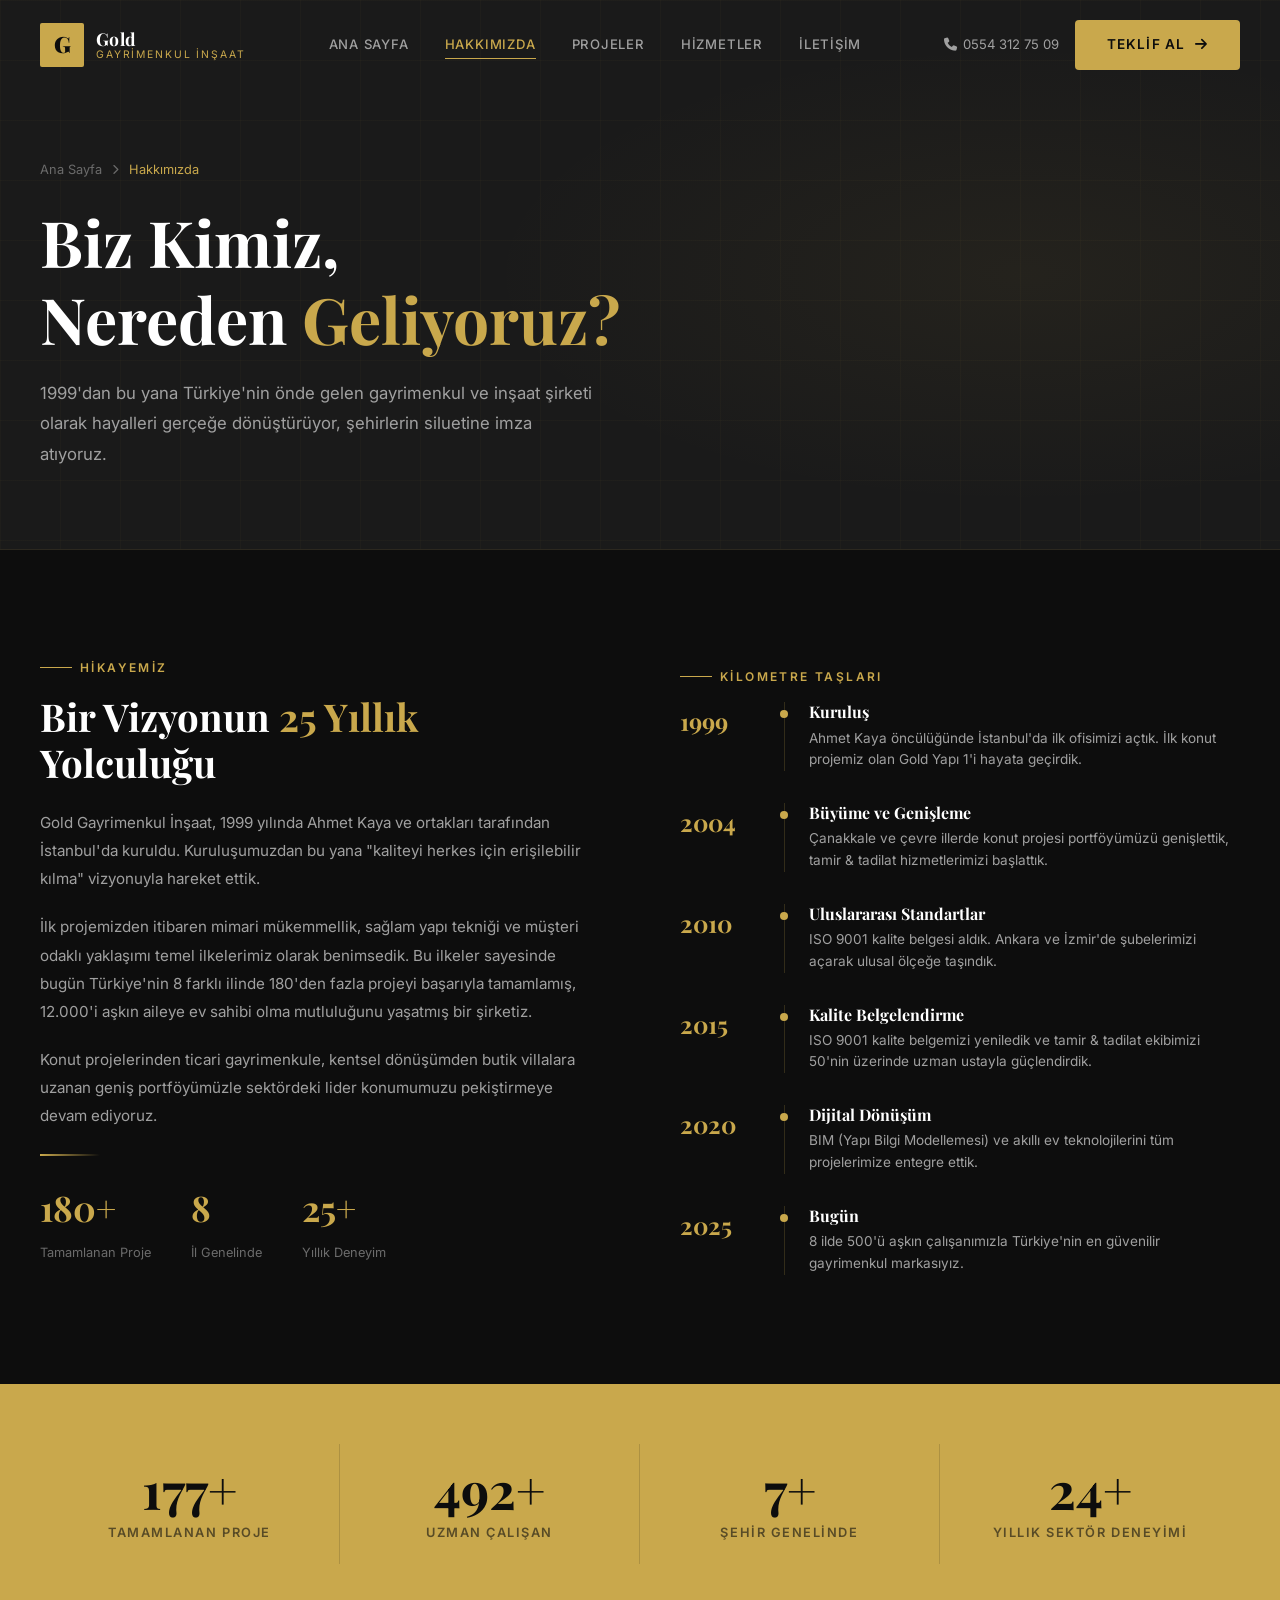
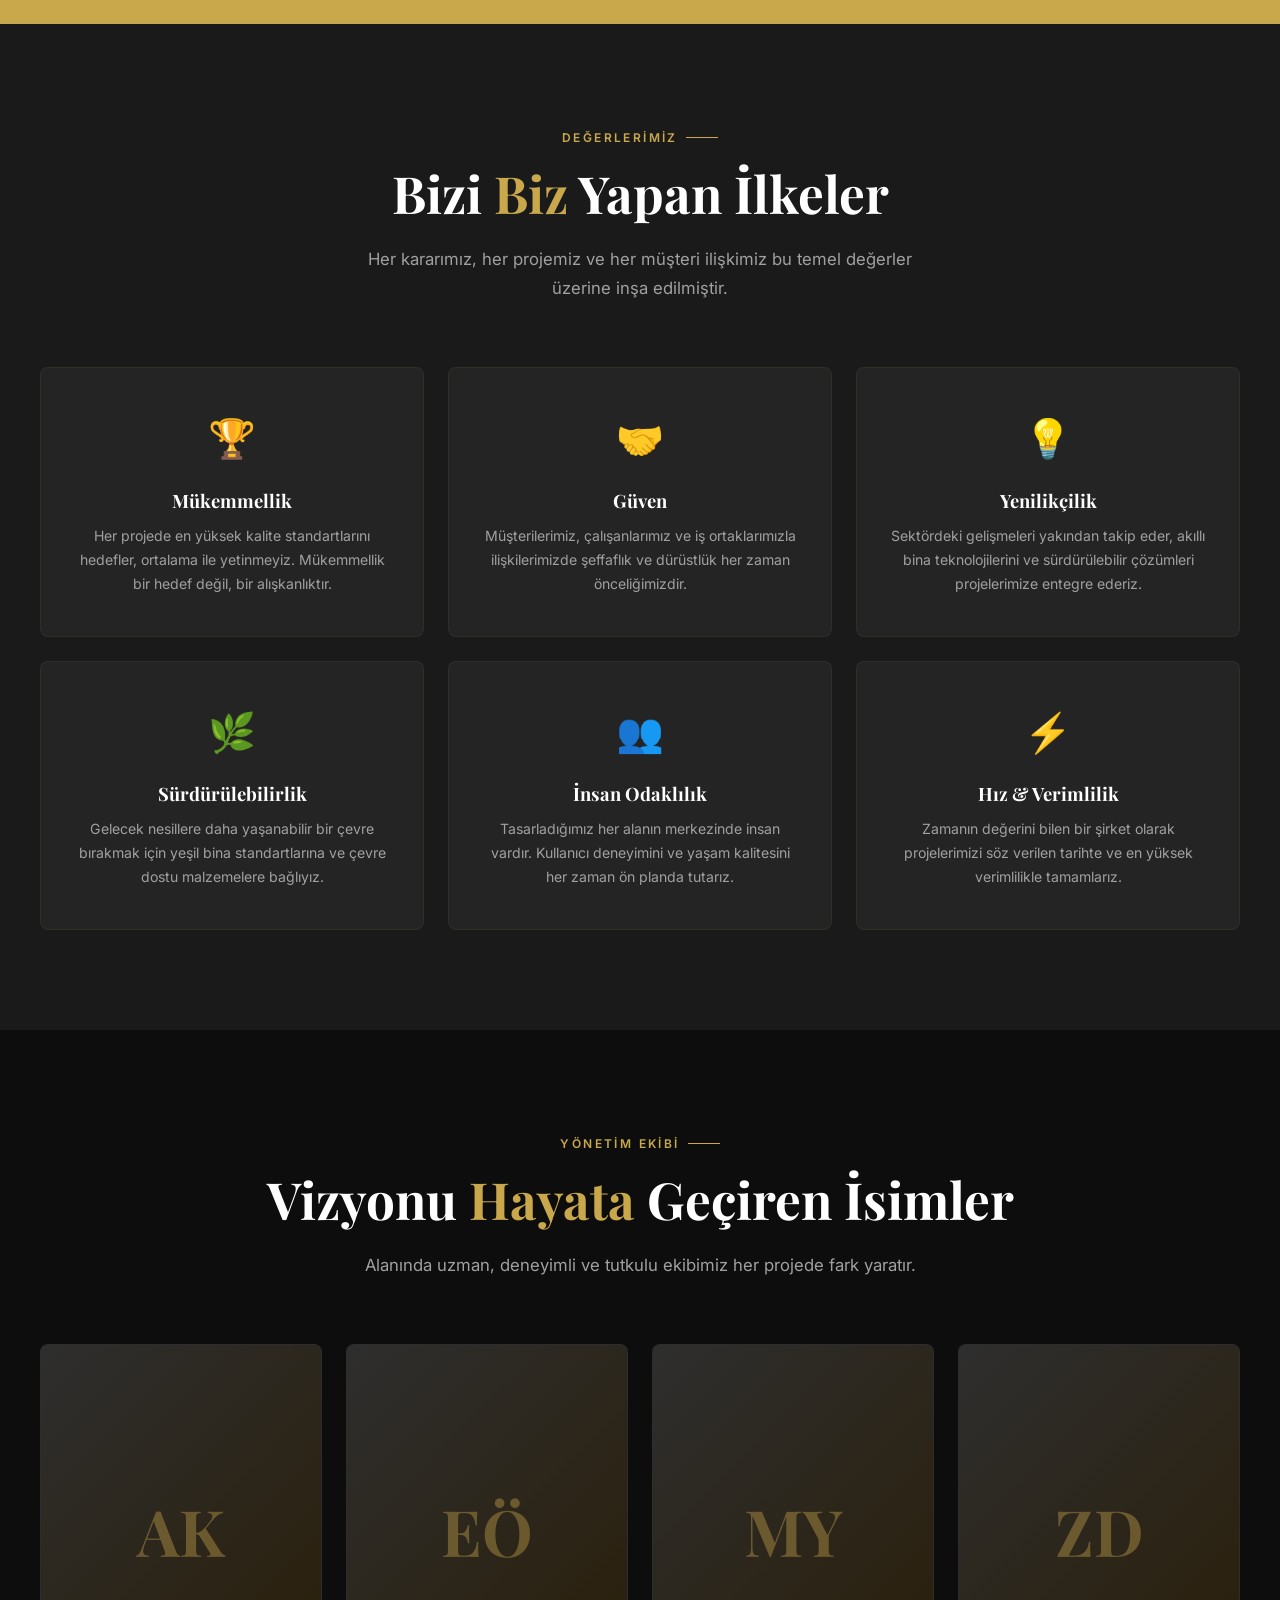
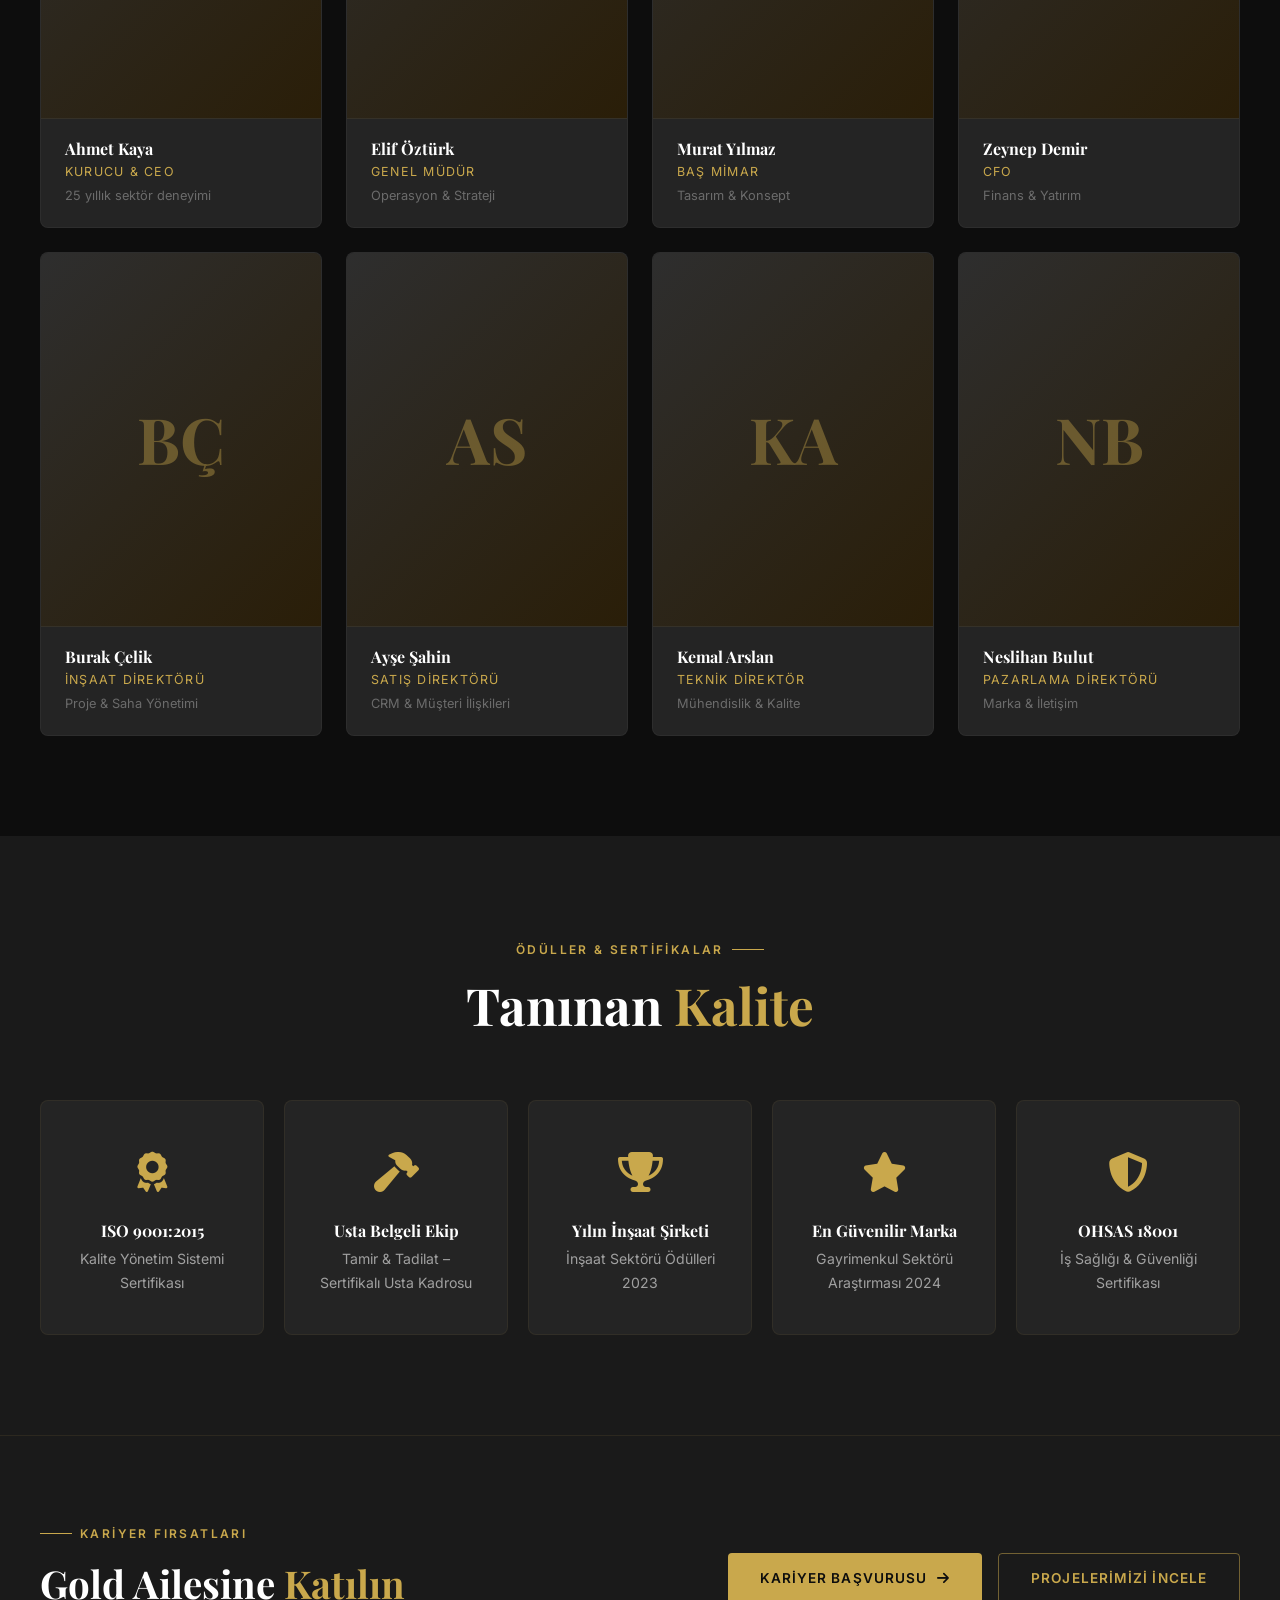
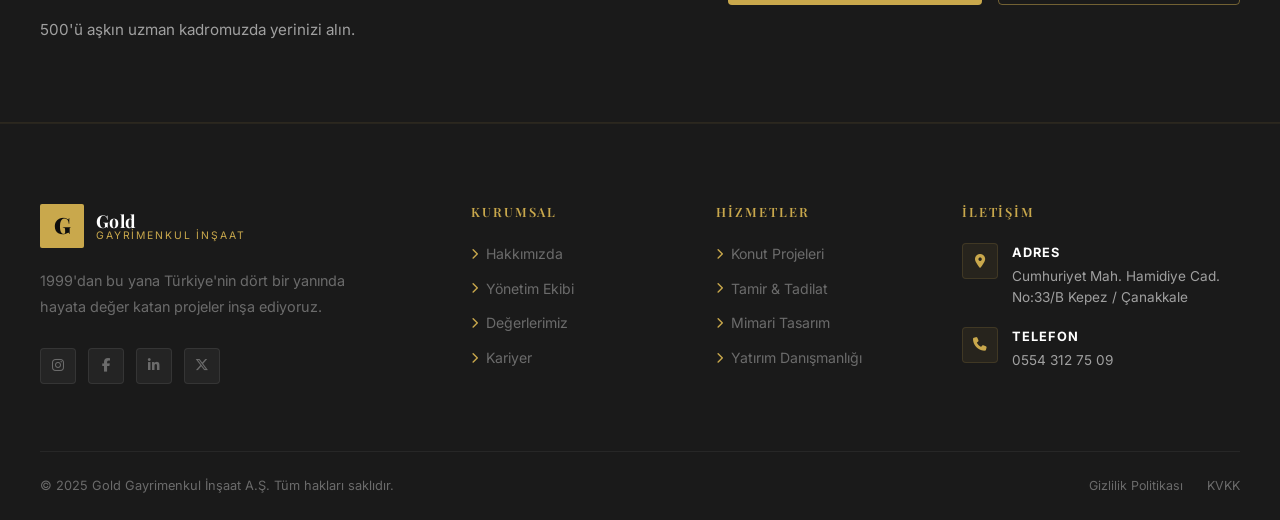
==== commit 9fcfe721: "feat: hizmet güncellemesi – tamir tadilat eklendi Kaldırılan hizmetler: - Ticari Gayrimenkul - Kents" ====
--- a/hakkimizda.html
+++ b/hakkimizda.html
@@ -111,8 +111,8 @@
           <div class="milestone">
             <span class="milestone-year">2004</span>
             <div class="milestone-body">
-              <h4>Ticari Gayrimenkule Giriş</h4>
-              <p>İstanbul Maslak'ta ilk ofis kompleksimizi tamamladık ve ticari projeler segmentine girdik.</p>
+              <h4>Büyüme ve Genişleme</h4>
+              <p>Çanakkale ve çevre illerde konut projesi portföyümüzü genişlettik, tamir &amp; tadilat hizmetlerimizi başlattık.</p>
             </div>
           </div>
           <div class="milestone">
@@ -125,8 +125,8 @@
           <div class="milestone">
             <span class="milestone-year">2015</span>
             <div class="milestone-body">
-              <h4>Yeşil Bina Dönüşümü</h4>
-              <p>İlk LEED sertifikalı projemizi tamamladık. Sürdürülebilir inşaatı ana stratejimize aldık.</p>
+              <h4>Kalite Belgelendirme</h4>
+              <p>ISO 9001 kalite belgemizi yeniledik ve tamir &amp; tadilat ekibimizi 50'nin üzerinde uzman ustayla güçlendirdik.</p>
             </div>
           </div>
           <div class="milestone">
@@ -323,9 +323,9 @@
         <p>Kalite Yönetim Sistemi Sertifikası</p>
       </div>
       <div class="value-card reveal reveal-delay-2" style="display:flex;flex-direction:column;align-items:center">
-        <div style="font-size:2.5rem;color:var(--gold);margin-bottom:16px"><i class="fa-solid fa-leaf"></i></div>
-        <h3 style="font-size:1rem;margin-bottom:6px">LEED Gold</h3>
-        <p>Yeşil Bina Sertifikası (USGBC)</p>
+        <div style="font-size:2.5rem;color:var(--gold);margin-bottom:16px"><i class="fa-solid fa-hammer"></i></div>
+        <h3 style="font-size:1rem;margin-bottom:6px">Usta Belgeli Ekip</h3>
+        <p>Tamir &amp; Tadilat – Sertifikalı Usta Kadrosu</p>
       </div>
       <div class="value-card reveal reveal-delay-3" style="display:flex;flex-direction:column;align-items:center">
         <div style="font-size:2.5rem;color:var(--gold);margin-bottom:16px"><i class="fa-solid fa-trophy"></i></div>
@@ -398,8 +398,8 @@
         <h4>Hizmetler</h4>
         <ul>
           <li><a href="hizmetler.html"><i class="fa-solid fa-chevron-right" style="font-size:.7rem;color:var(--gold)"></i> Konut Projeleri</a></li>
-          <li><a href="hizmetler.html"><i class="fa-solid fa-chevron-right" style="font-size:.7rem;color:var(--gold)"></i> Ticari Gayrimenkul</a></li>
-          <li><a href="hizmetler.html"><i class="fa-solid fa-chevron-right" style="font-size:.7rem;color:var(--gold)"></i> Kentsel Dönüşüm</a></li>
+          <li><a href="hizmetler.html"><i class="fa-solid fa-chevron-right" style="font-size:.7rem;color:var(--gold)"></i> Tamir &amp; Tadilat</a></li>
+          <li><a href="hizmetler.html"><i class="fa-solid fa-chevron-right" style="font-size:.7rem;color:var(--gold)"></i> Mimari Tasarım</a></li>
           <li><a href="hizmetler.html"><i class="fa-solid fa-chevron-right" style="font-size:.7rem;color:var(--gold)"></i> Yatırım Danışmanlığı</a></li>
         </ul>
       </div>
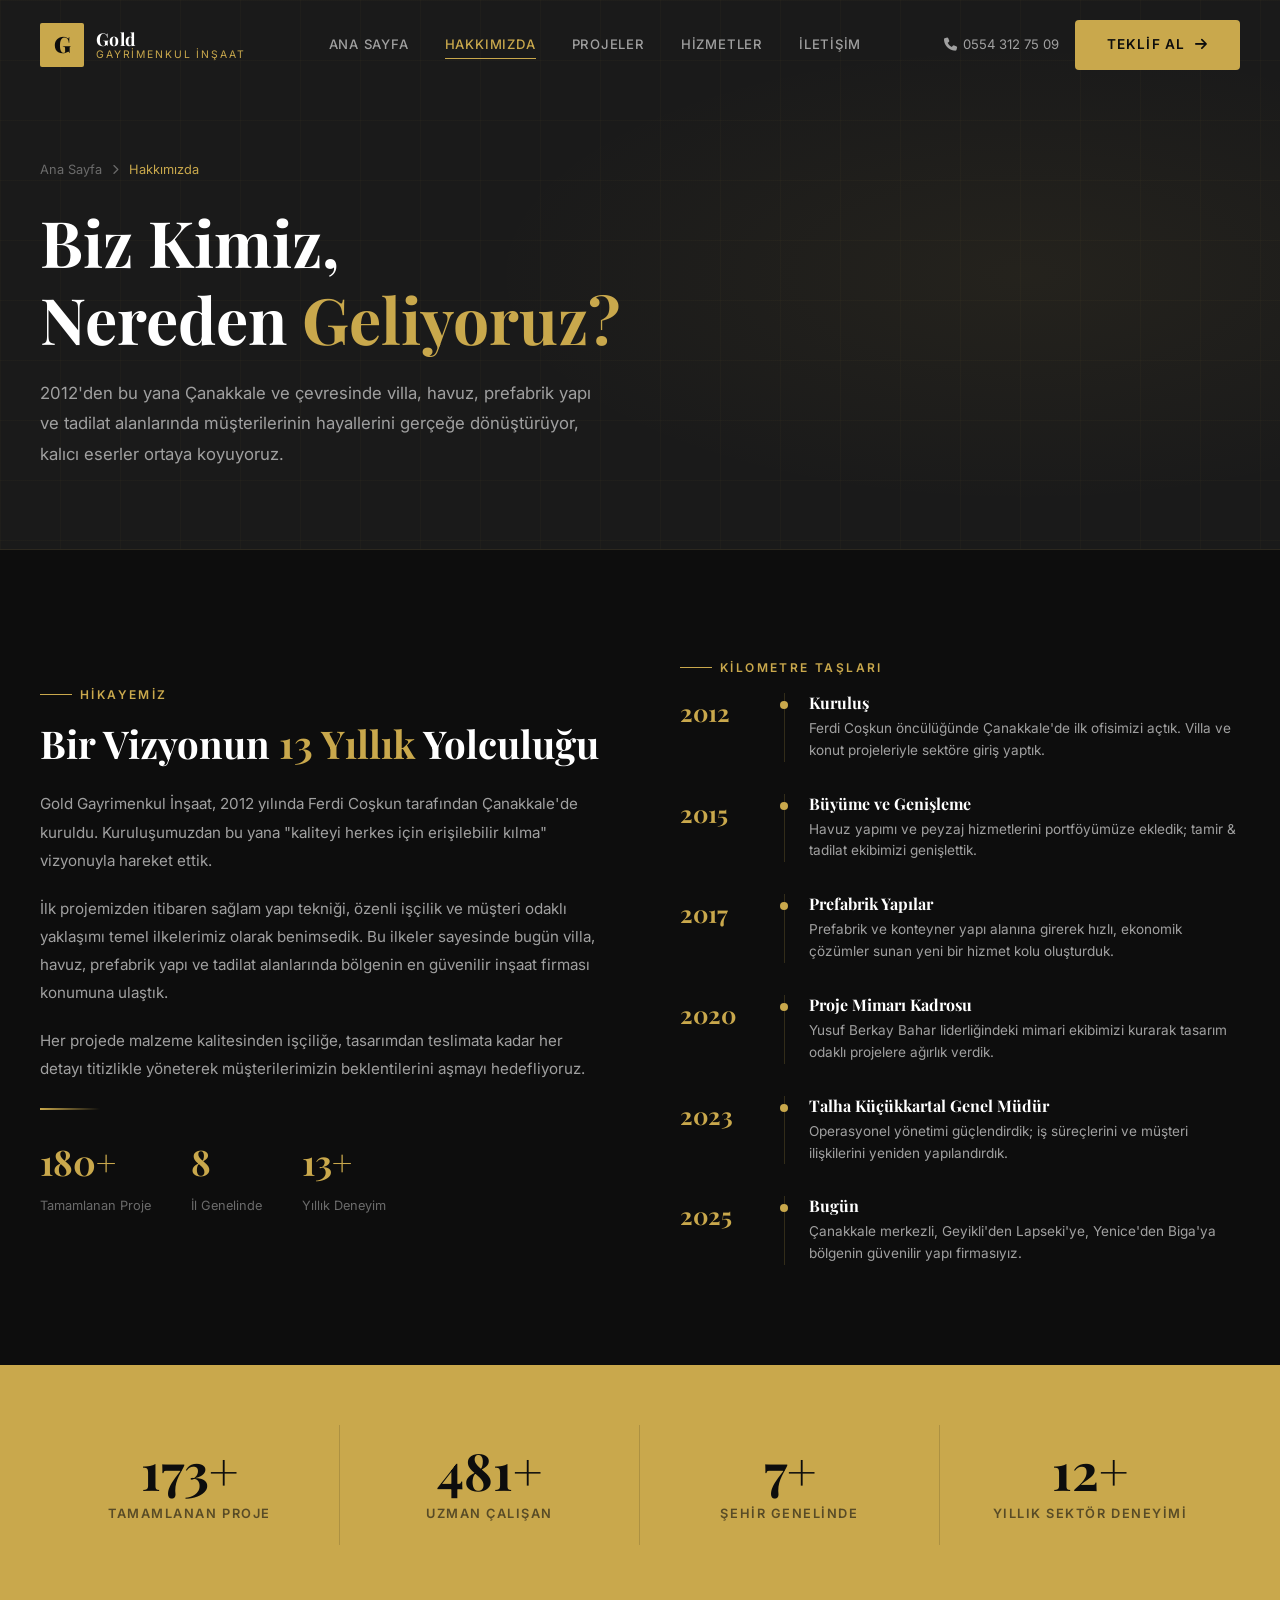
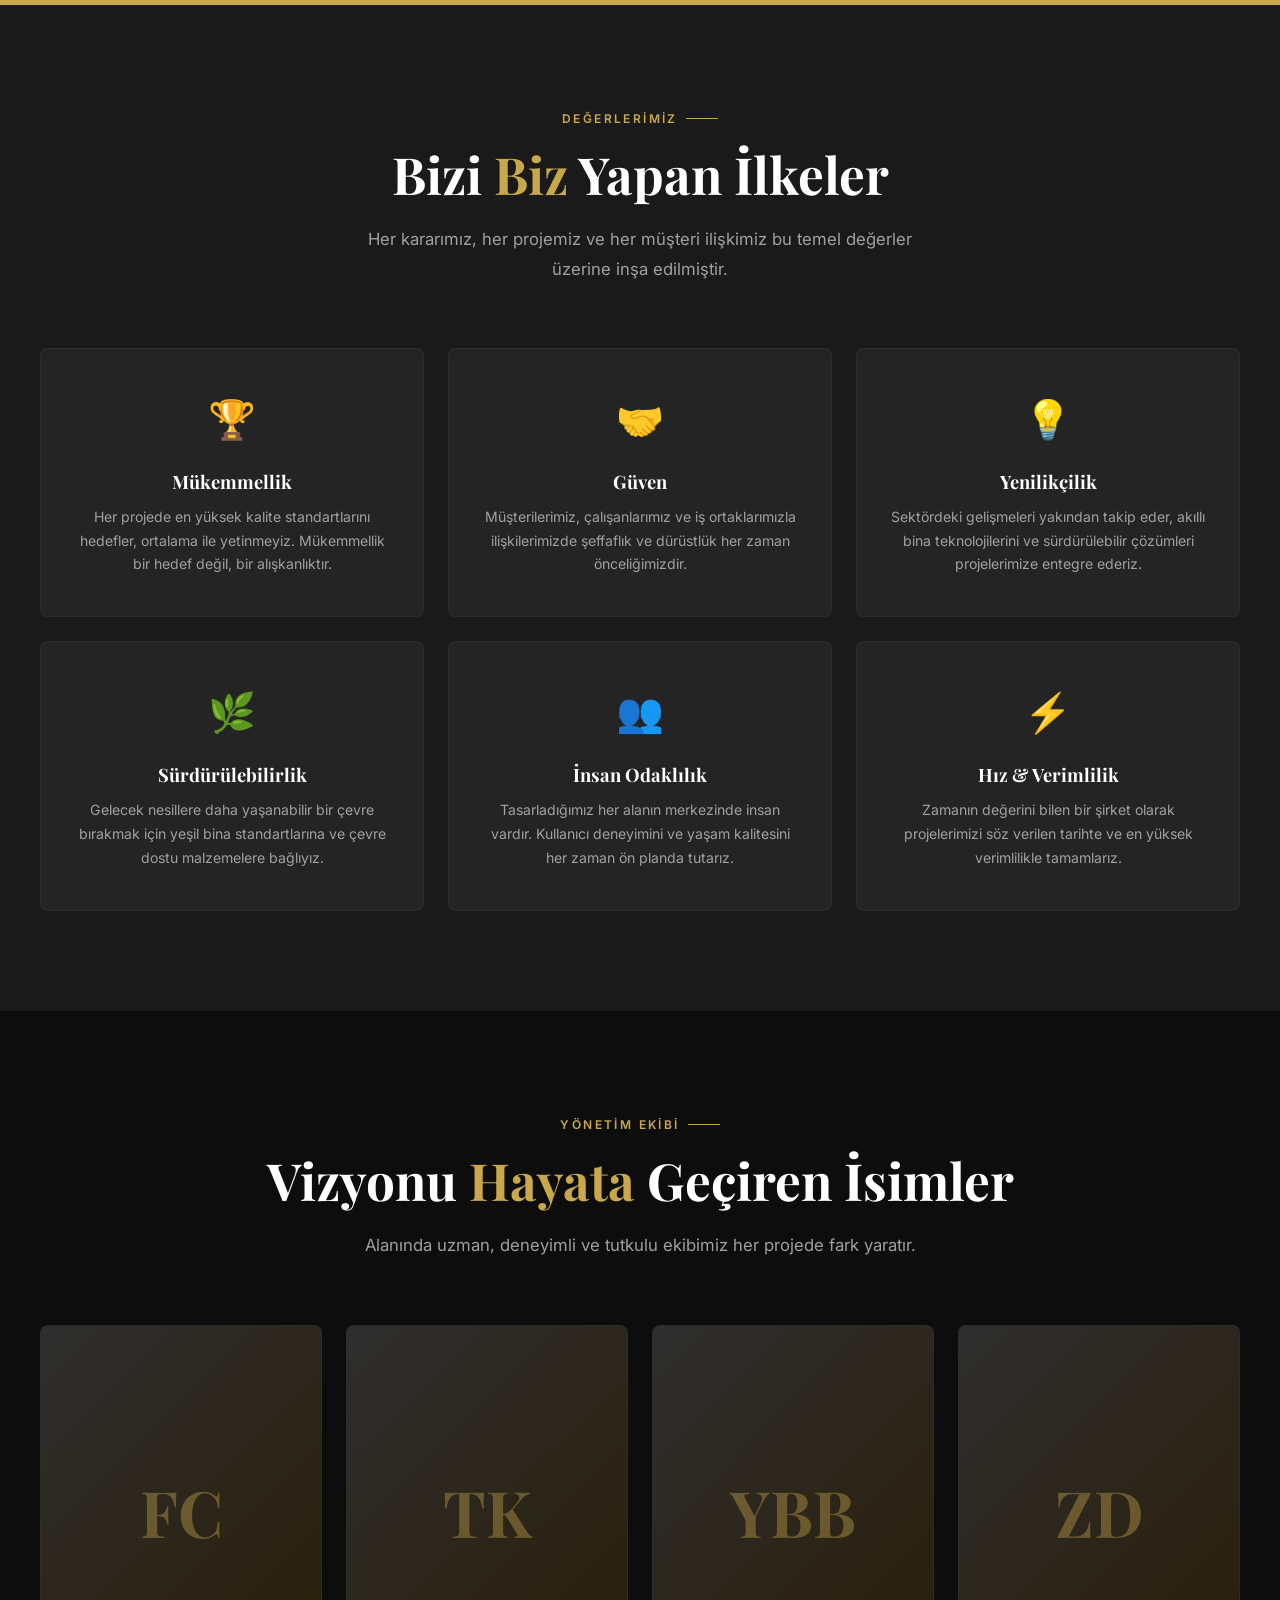
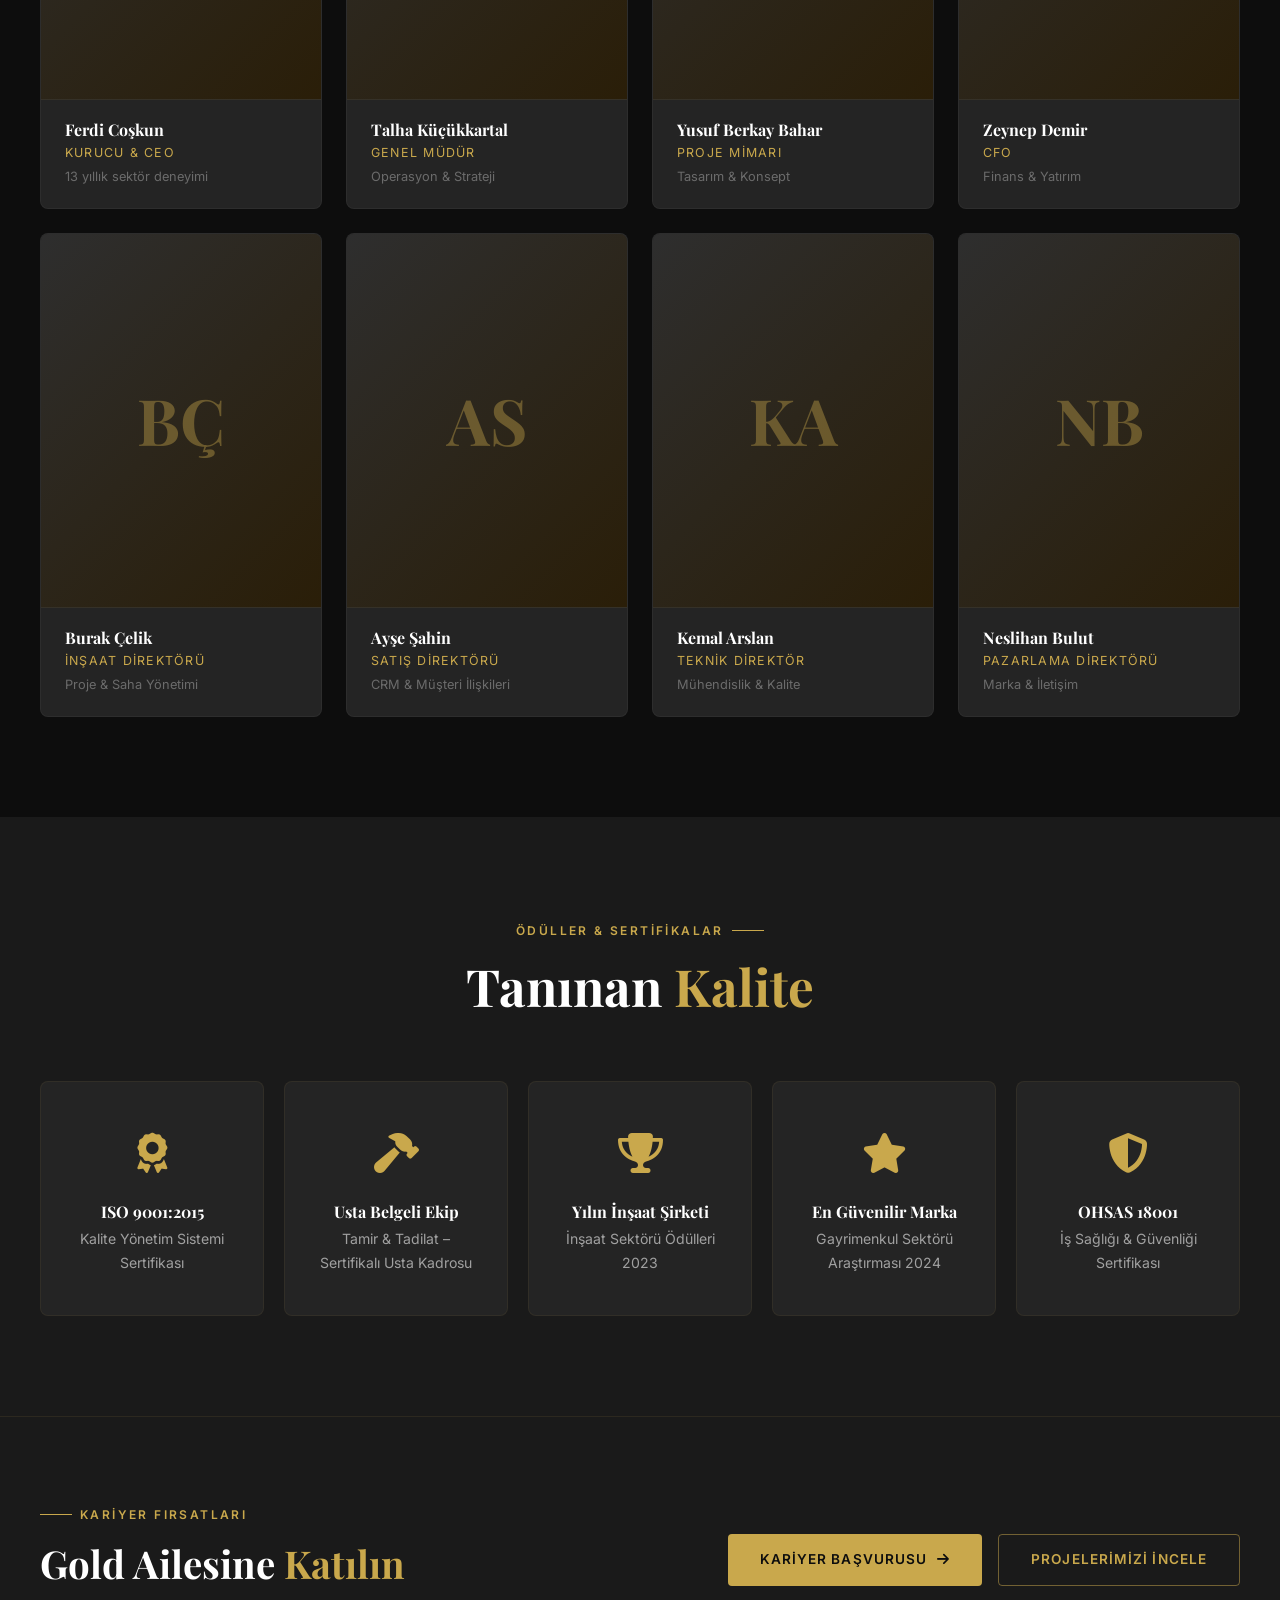
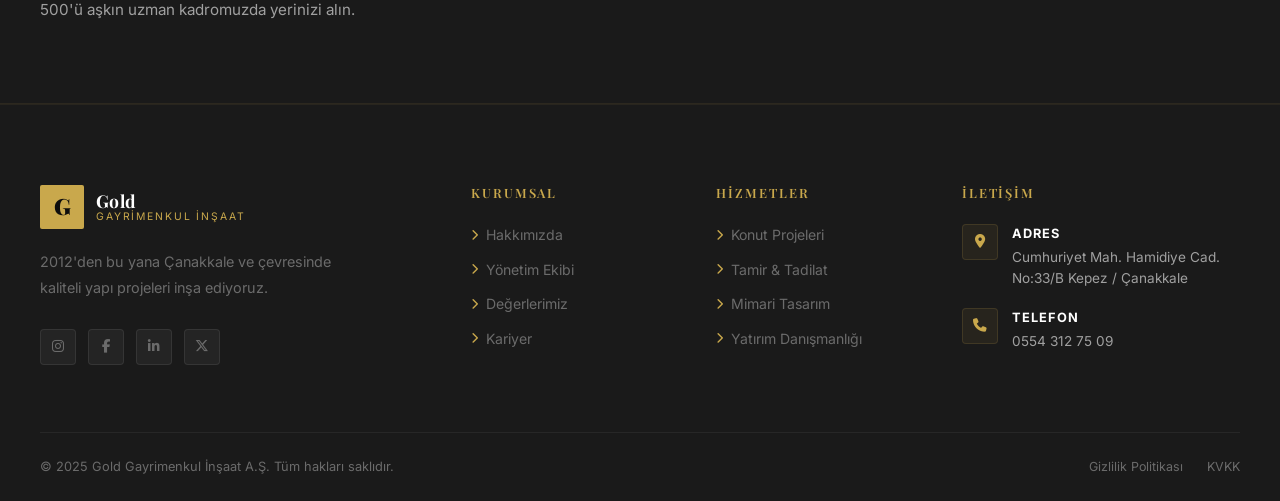
==== commit db4322f4: "Şirket bilgileri ve ana sayfa içeriğini güncelle - Kuruluş yılı 1999 → 2012 - Kurucu: Ferdi Coşkun, " ====
--- a/hakkimizda.html
+++ b/hakkimizda.html
@@ -3,7 +3,7 @@
 <head>
   <meta charset="UTF-8" />
   <meta name="viewport" content="width=device-width, initial-scale=1.0" />
-  <meta name="description" content="Gold Gayrimenkul İnşaat hakkında – 1999'dan bu yana Türkiye'nin dört bir yanında hayata değer katan projeler inşa ediyoruz." />
+  <meta name="description" content="Gold Gayrimenkul İnşaat hakkında – 2012'den bu yana Çanakkale ve çevresinde kaliteli yapı projeleri inşa ediyoruz." />
   <title>Hakkımızda | Gold Gayrimenkul İnşaat</title>
   <link rel="preconnect" href="https://fonts.googleapis.com" />
   <link rel="preconnect" href="https://fonts.gstatic.com" crossorigin />
@@ -67,7 +67,7 @@
         <span>Hakkımızda</span>
       </div>
       <h1>Biz Kimiz,<br/>Nereden <span>Geliyoruz?</span></h1>
-      <p>1999'dan bu yana Türkiye'nin önde gelen gayrimenkul ve inşaat şirketi olarak hayalleri gerçeğe dönüştürüyor, şehirlerin siluetine imza atıyoruz.</p>
+      <p>2012'den bu yana Çanakkale ve çevresinde villa, havuz, prefabrik yapı ve tadilat alanlarında müşterilerinin hayallerini gerçeğe dönüştürüyor, kalıcı eserler ortaya koyuyoruz.</p>
     </div>
   </div>
 </section>
@@ -78,10 +78,10 @@
     <div class="about-story-grid">
       <div class="about-story-text">
         <div class="section-badge reveal">Hikayemiz</div>
-        <h2 class="reveal">Bir Vizyonun <span>25 Yıllık</span> Yolculuğu</h2>
-        <p class="reveal">Gold Gayrimenkul İnşaat, 1999 yılında Ahmet Kaya ve ortakları tarafından İstanbul'da kuruldu. Kuruluşumuzdan bu yana "kaliteyi herkes için erişilebilir kılma" vizyonuyla hareket ettik.</p>
-        <p class="reveal">İlk projemizden itibaren mimari mükemmellik, sağlam yapı tekniği ve müşteri odaklı yaklaşımı temel ilkelerimiz olarak benimsedik. Bu ilkeler sayesinde bugün Türkiye'nin 8 farklı ilinde 180'den fazla projeyi başarıyla tamamlamış, 12.000'i aşkın aileye ev sahibi olma mutluluğunu yaşatmış bir şirketiz.</p>
-        <p class="reveal">Konut projelerinden ticari gayrimenkule, kentsel dönüşümden butik villalara uzanan geniş portföyümüzle sektördeki lider konumumuzu pekiştirmeye devam ediyoruz.</p>
+        <h2 class="reveal">Bir Vizyonun <span>13 Yıllık</span> Yolculuğu</h2>
+        <p class="reveal">Gold Gayrimenkul İnşaat, 2012 yılında Ferdi Coşkun tarafından Çanakkale'de kuruldu. Kuruluşumuzdan bu yana "kaliteyi herkes için erişilebilir kılma" vizyonuyla hareket ettik.</p>
+        <p class="reveal">İlk projemizden itibaren sağlam yapı tekniği, özenli işçilik ve müşteri odaklı yaklaşımı temel ilkelerimiz olarak benimsedik. Bu ilkeler sayesinde bugün villa, havuz, prefabrik yapı ve tadilat alanlarında bölgenin en güvenilir inşaat firması konumuna ulaştık.</p>
+        <p class="reveal">Her projede malzeme kalitesinden işçiliğe, tasarımdan teslimata kadar her detayı titizlikle yöneterek müşterilerimizin beklentilerini aşmayı hedefliyoruz.</p>
         <div class="gold-divider reveal"></div>
         <div style="display:flex; gap:40px; margin-top:8px;" class="reveal">
           <div>
@@ -93,7 +93,7 @@
             <p style="font-size:.8rem;color:var(--gray);margin-top:4px;">İl Genelinde</p>
           </div>
           <div>
-            <strong style="font-family:var(--font-heading);font-size:2.2rem;color:var(--gold);">25+</strong>
+            <strong style="font-family:var(--font-heading);font-size:2.2rem;color:var(--gold);">13+</strong>
             <p style="font-size:.8rem;color:var(--gray);margin-top:4px;">Yıllık Deneyim</p>
           </div>
         </div>
@@ -102,45 +102,45 @@
         <div class="section-badge reveal">Kilometre Taşları</div>
         <div class="about-milestones reveal">
           <div class="milestone">
-            <span class="milestone-year">1999</span>
+            <span class="milestone-year">2012</span>
             <div class="milestone-body">
               <h4>Kuruluş</h4>
-              <p>Ahmet Kaya öncülüğünde İstanbul'da ilk ofisimizi açtık. İlk konut projemiz olan Gold Yapı 1'i hayata geçirdik.</p>
-            </div>
-          </div>
-          <div class="milestone">
-            <span class="milestone-year">2004</span>
+              <p>Ferdi Coşkun öncülüğünde Çanakkale'de ilk ofisimizi açtık. Villa ve konut projeleriyle sektöre giriş yaptık.</p>
+            </div>
+          </div>
+          <div class="milestone">
+            <span class="milestone-year">2015</span>
             <div class="milestone-body">
               <h4>Büyüme ve Genişleme</h4>
-              <p>Çanakkale ve çevre illerde konut projesi portföyümüzü genişlettik, tamir &amp; tadilat hizmetlerimizi başlattık.</p>
-            </div>
-          </div>
-          <div class="milestone">
-            <span class="milestone-year">2010</span>
-            <div class="milestone-body">
-              <h4>Uluslararası Standartlar</h4>
-              <p>ISO 9001 kalite belgesi aldık. Ankara ve İzmir'de şubelerimizi açarak ulusal ölçeğe taşındık.</p>
-            </div>
-          </div>
-          <div class="milestone">
-            <span class="milestone-year">2015</span>
-            <div class="milestone-body">
-              <h4>Kalite Belgelendirme</h4>
-              <p>ISO 9001 kalite belgemizi yeniledik ve tamir &amp; tadilat ekibimizi 50'nin üzerinde uzman ustayla güçlendirdik.</p>
+              <p>Havuz yapımı ve peyzaj hizmetlerini portföyümüze ekledik; tamir &amp; tadilat ekibimizi genişlettik.</p>
+            </div>
+          </div>
+          <div class="milestone">
+            <span class="milestone-year">2017</span>
+            <div class="milestone-body">
+              <h4>Prefabrik Yapılar</h4>
+              <p>Prefabrik ve konteyner yapı alanına girerek hızlı, ekonomik çözümler sunan yeni bir hizmet kolu oluşturduk.</p>
             </div>
           </div>
           <div class="milestone">
             <span class="milestone-year">2020</span>
             <div class="milestone-body">
-              <h4>Dijital Dönüşüm</h4>
-              <p>BIM (Yapı Bilgi Modellemesi) ve akıllı ev teknolojilerini tüm projelerimize entegre ettik.</p>
+              <h4>Proje Mimarı Kadrosu</h4>
+              <p>Yusuf Berkay Bahar liderliğindeki mimari ekibimizi kurarak tasarım odaklı projelere ağırlık verdik.</p>
+            </div>
+          </div>
+          <div class="milestone">
+            <span class="milestone-year">2023</span>
+            <div class="milestone-body">
+              <h4>Talha Küçükkartal Genel Müdür</h4>
+              <p>Operasyonel yönetimi güçlendirdik; iş süreçlerini ve müşteri ilişkilerini yeniden yapılandırdık.</p>
             </div>
           </div>
           <div class="milestone">
             <span class="milestone-year">2025</span>
             <div class="milestone-body">
               <h4>Bugün</h4>
-              <p>8 ilde 500'ü aşkın çalışanımızla Türkiye'nin en güvenilir gayrimenkul markasıyız.</p>
+              <p>Çanakkale merkezli, Geyikli'den Lapseki'ye, Yenice'den Biga'ya bölgenin güvenilir yapı firmasıyız.</p>
             </div>
           </div>
         </div>
@@ -166,7 +166,7 @@
         <span class="stat-label">Şehir Genelinde</span>
       </div>
       <div class="stat-item">
-        <span class="stat-number" data-target="25">0</span>
+        <span class="stat-number" data-target="13">0</span>
         <span class="stat-label">Yıllık Sektör Deneyimi</span>
       </div>
     </div>
@@ -227,31 +227,31 @@
     <div class="team-grid">
       <div class="team-card reveal reveal-delay-1">
         <div class="team-photo">
-          <span class="team-photo-initial">AK</span>
-        </div>
-        <div class="team-info">
-          <h4>Ahmet Kaya</h4>
+          <span class="team-photo-initial">FC</span>
+        </div>
+        <div class="team-info">
+          <h4>Ferdi Coşkun</h4>
           <span>Kurucu &amp; CEO</span>
-          <p>25 yıllık sektör deneyimi</p>
+          <p>13 yıllık sektör deneyimi</p>
         </div>
       </div>
       <div class="team-card reveal reveal-delay-2">
         <div class="team-photo">
-          <span class="team-photo-initial">EÖ</span>
-        </div>
-        <div class="team-info">
-          <h4>Elif Öztürk</h4>
+          <span class="team-photo-initial">TK</span>
+        </div>
+        <div class="team-info">
+          <h4>Talha Küçükkartal</h4>
           <span>Genel Müdür</span>
           <p>Operasyon &amp; Strateji</p>
         </div>
       </div>
       <div class="team-card reveal reveal-delay-3">
         <div class="team-photo">
-          <span class="team-photo-initial">MY</span>
-        </div>
-        <div class="team-info">
-          <h4>Murat Yılmaz</h4>
-          <span>Baş Mimar</span>
+          <span class="team-photo-initial">YBB</span>
+        </div>
+        <div class="team-info">
+          <h4>Yusuf Berkay Bahar</h4>
+          <span>Proje Mimarı</span>
           <p>Tasarım &amp; Konsept</p>
         </div>
       </div>
@@ -377,7 +377,7 @@
           <div class="logo-icon">G</div>
           <div class="logo-text"><strong>Gold</strong><span>Gayrimenkul İnşaat</span></div>
         </a>
-        <p>1999'dan bu yana Türkiye'nin dört bir yanında hayata değer katan projeler inşa ediyoruz.</p>
+        <p>2012'den bu yana Çanakkale ve çevresinde kaliteli yapı projeleri inşa ediyoruz.</p>
         <div class="footer-socials">
           <a href="#" class="social-btn"><i class="fa-brands fa-instagram"></i></a>
           <a href="#" class="social-btn"><i class="fa-brands fa-facebook-f"></i></a>
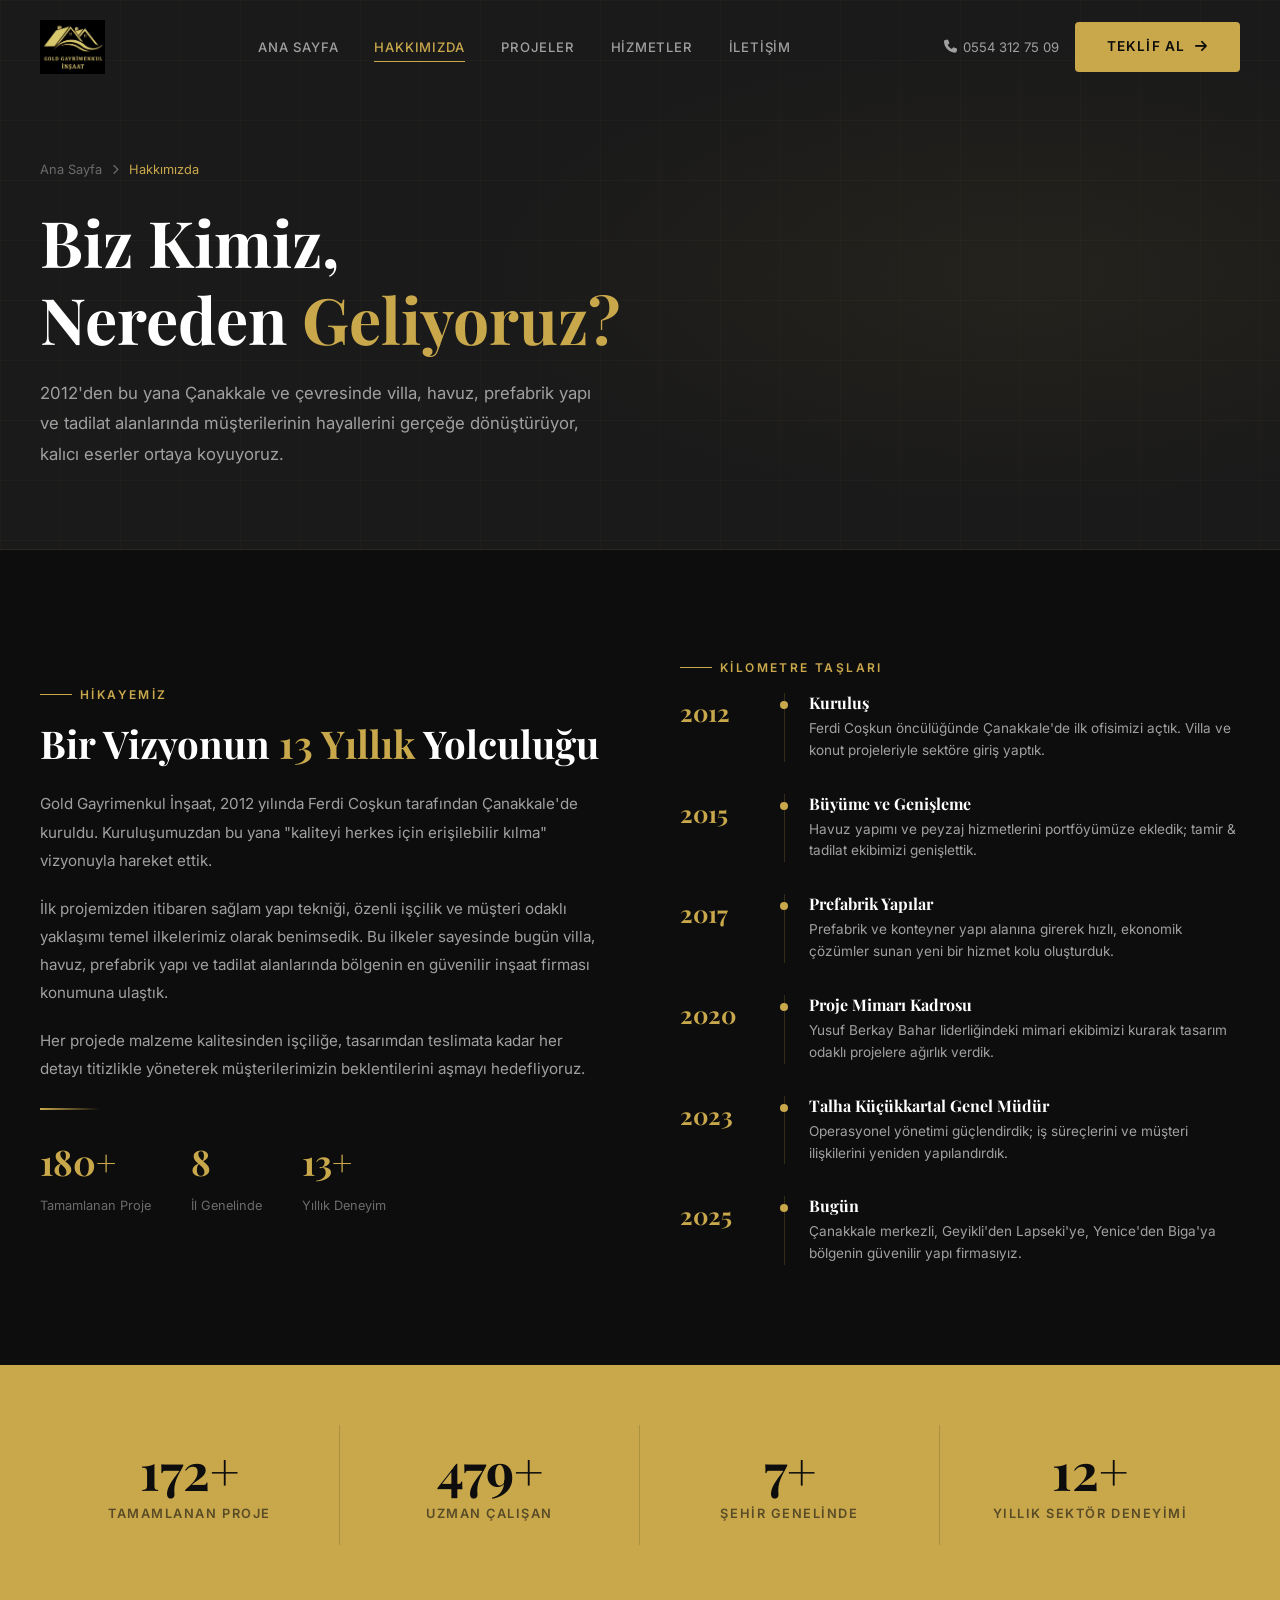
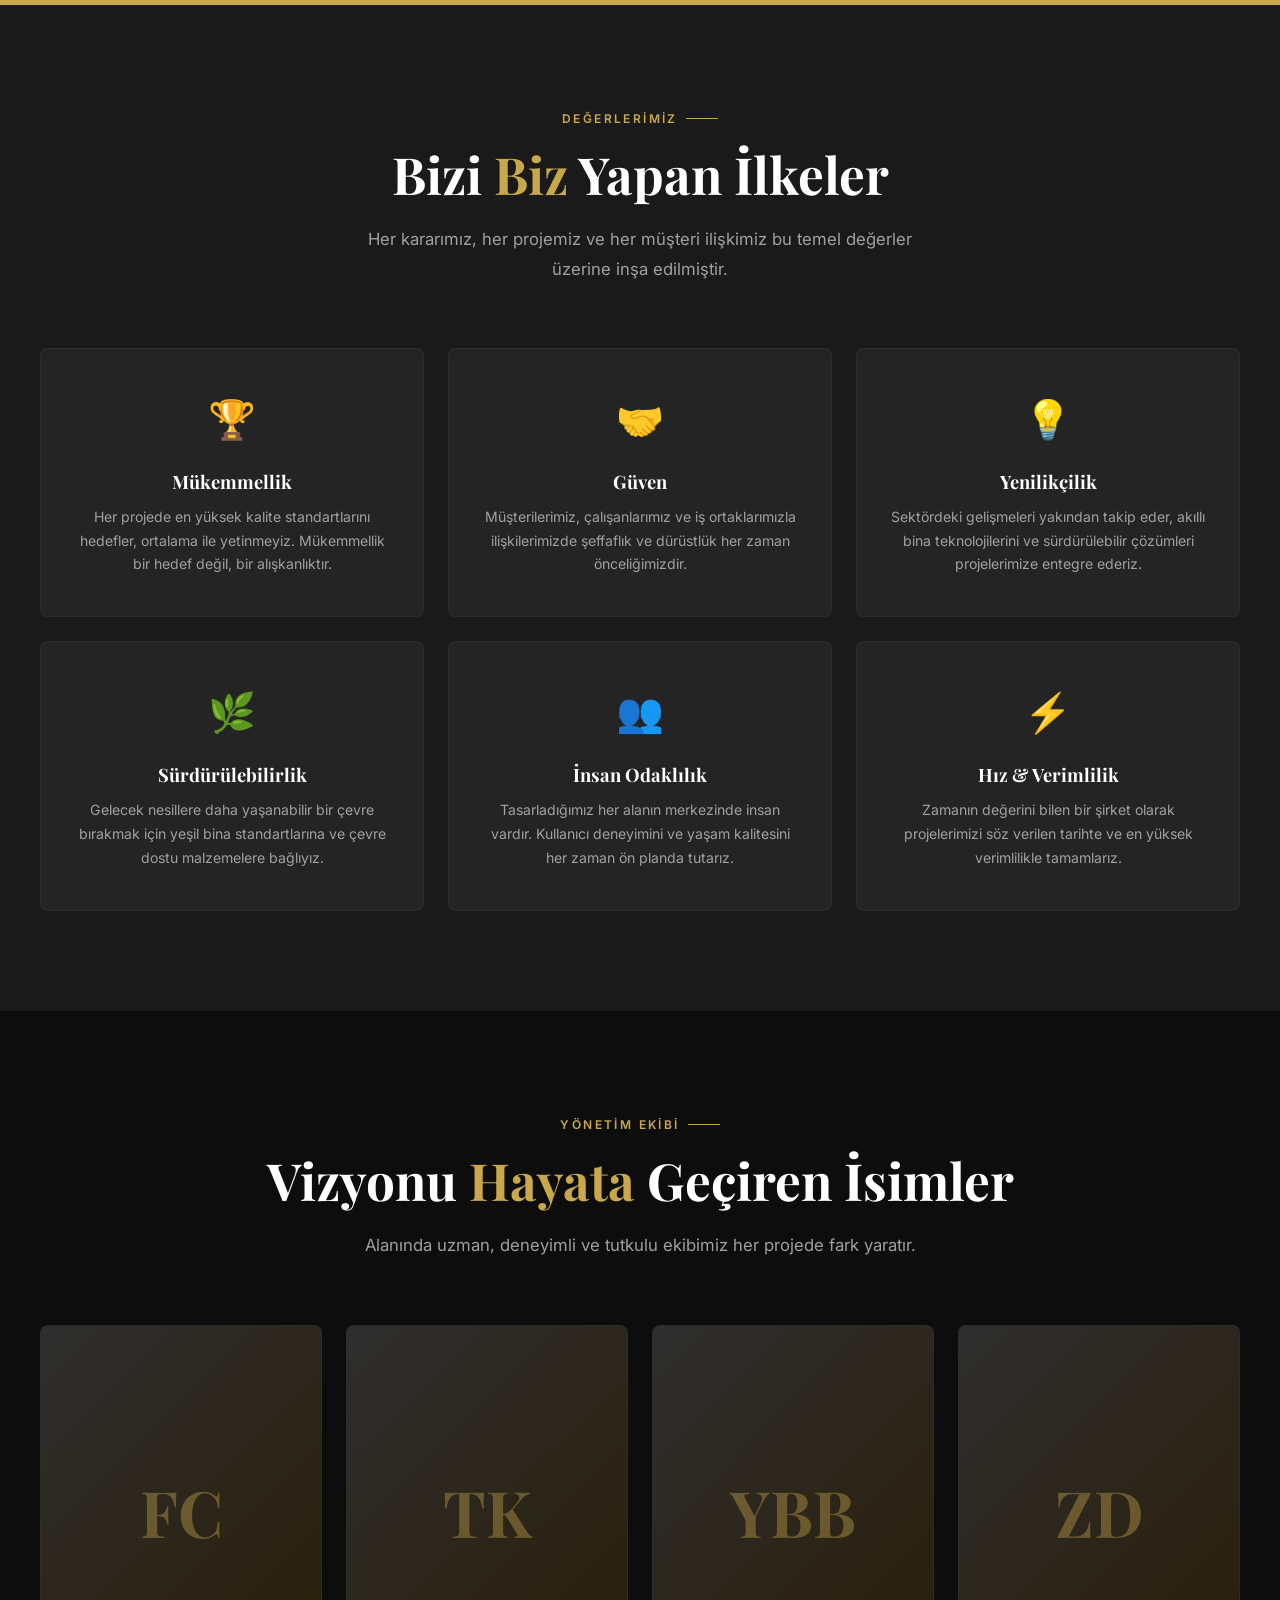
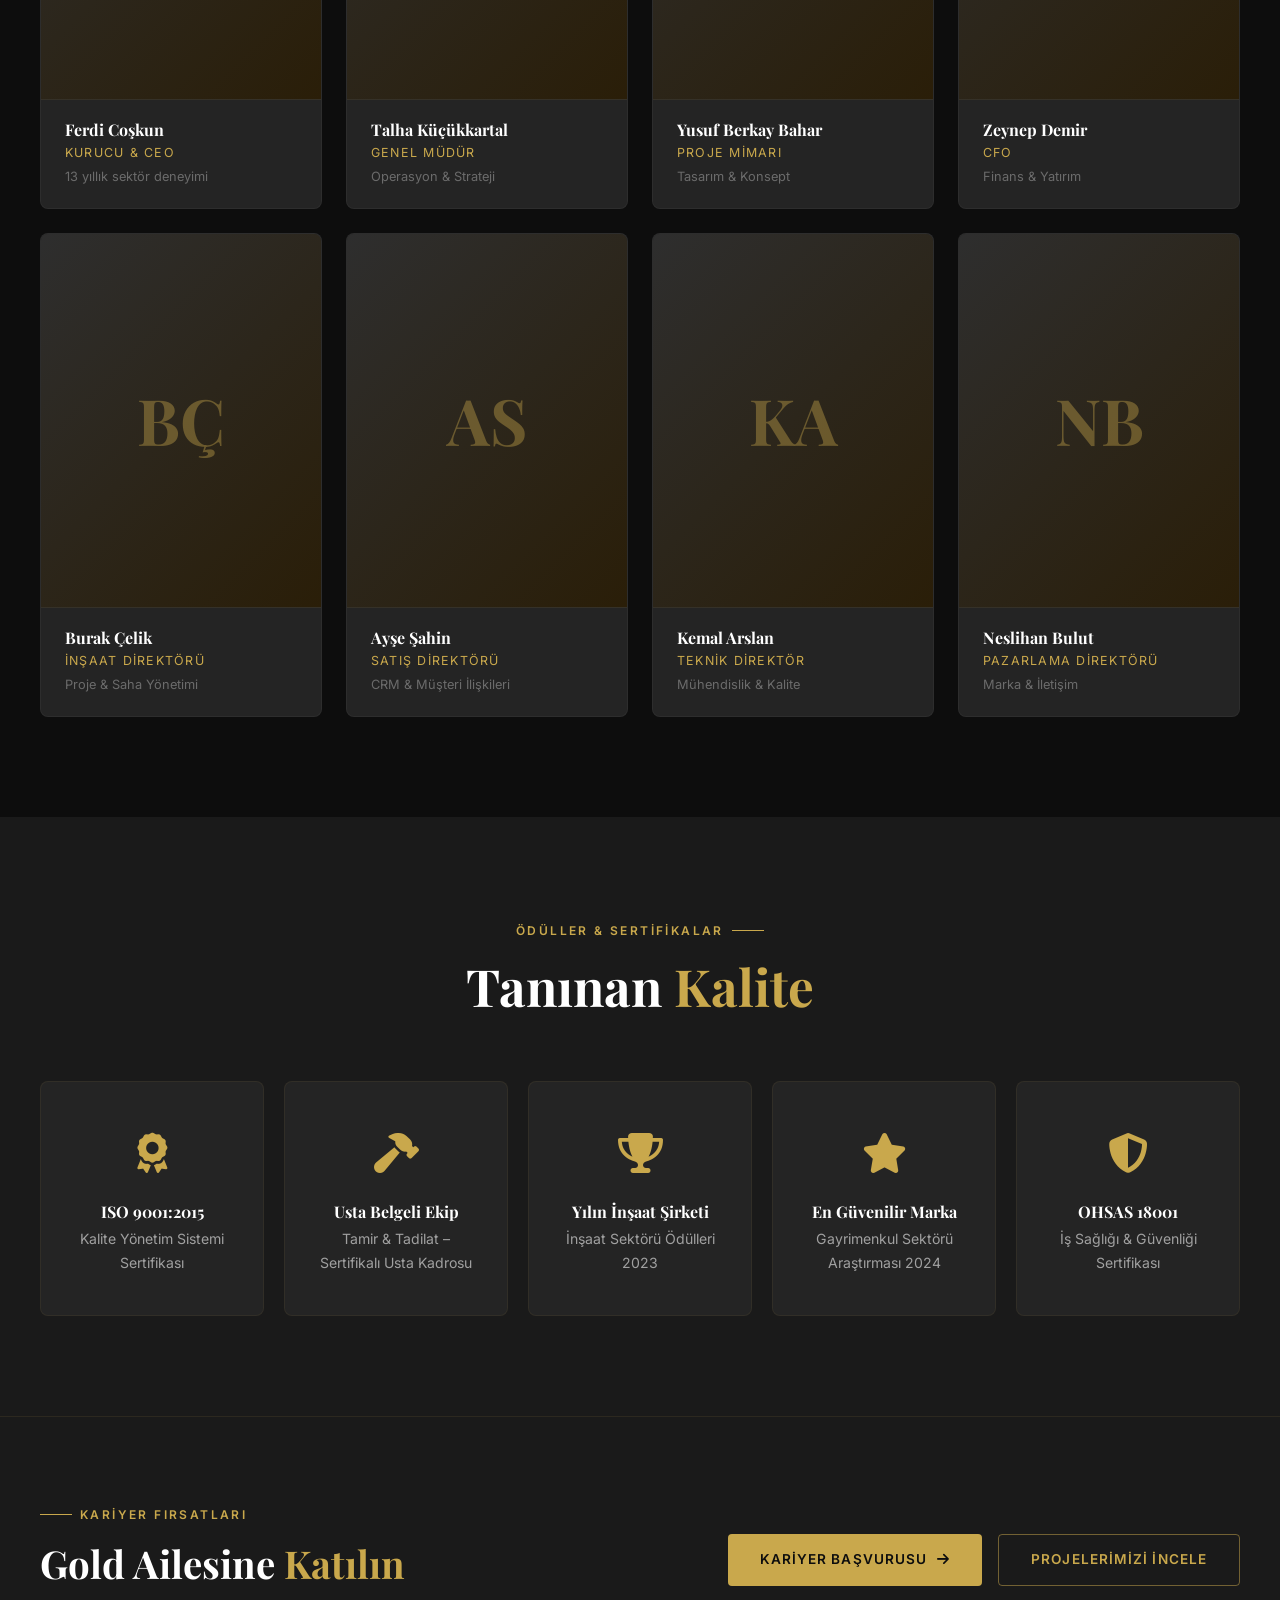
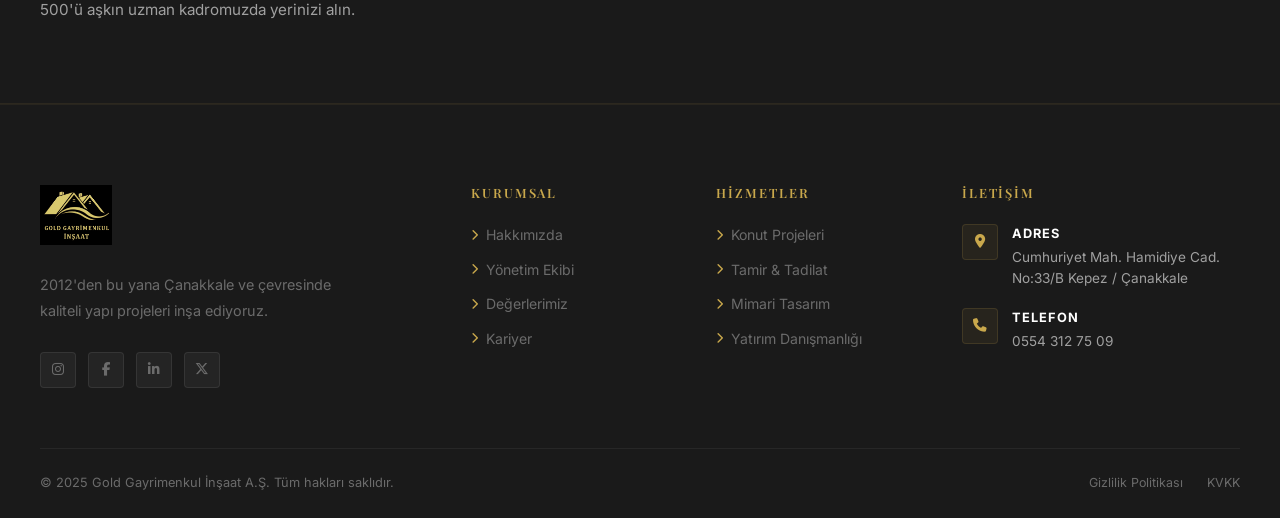
==== commit 15b2da80: "Logo.png ekle, tüm sayfalarda navbar ve footer logosunu güncelle Metin tabanlı "G" logo ikonları kal" ====
--- a/hakkimizda.html
+++ b/hakkimizda.html
@@ -18,11 +18,7 @@
   <div class="container">
     <div class="nav-inner">
       <a href="index.html" class="nav-logo">
-        <div class="logo-icon">G</div>
-        <div class="logo-text">
-          <strong>Gold</strong>
-          <span>Gayrimenkul İnşaat</span>
-        </div>
+        <img src="logo.png" alt="Gold Gayrimenkul İnşaat" style="height:54px;width:auto;display:block;" />
       </a>
       <div class="nav-links">
         <a href="index.html">Ana Sayfa</a>
@@ -374,8 +370,7 @@
     <div class="footer-grid">
       <div class="footer-brand">
         <a href="index.html" class="nav-logo" style="display:inline-flex;">
-          <div class="logo-icon">G</div>
-          <div class="logo-text"><strong>Gold</strong><span>Gayrimenkul İnşaat</span></div>
+          <img src="logo.png" alt="Gold Gayrimenkul İnşaat" style="height:60px;width:auto;display:block;" />
         </a>
         <p>2012'den bu yana Çanakkale ve çevresinde kaliteli yapı projeleri inşa ediyoruz.</p>
         <div class="footer-socials">
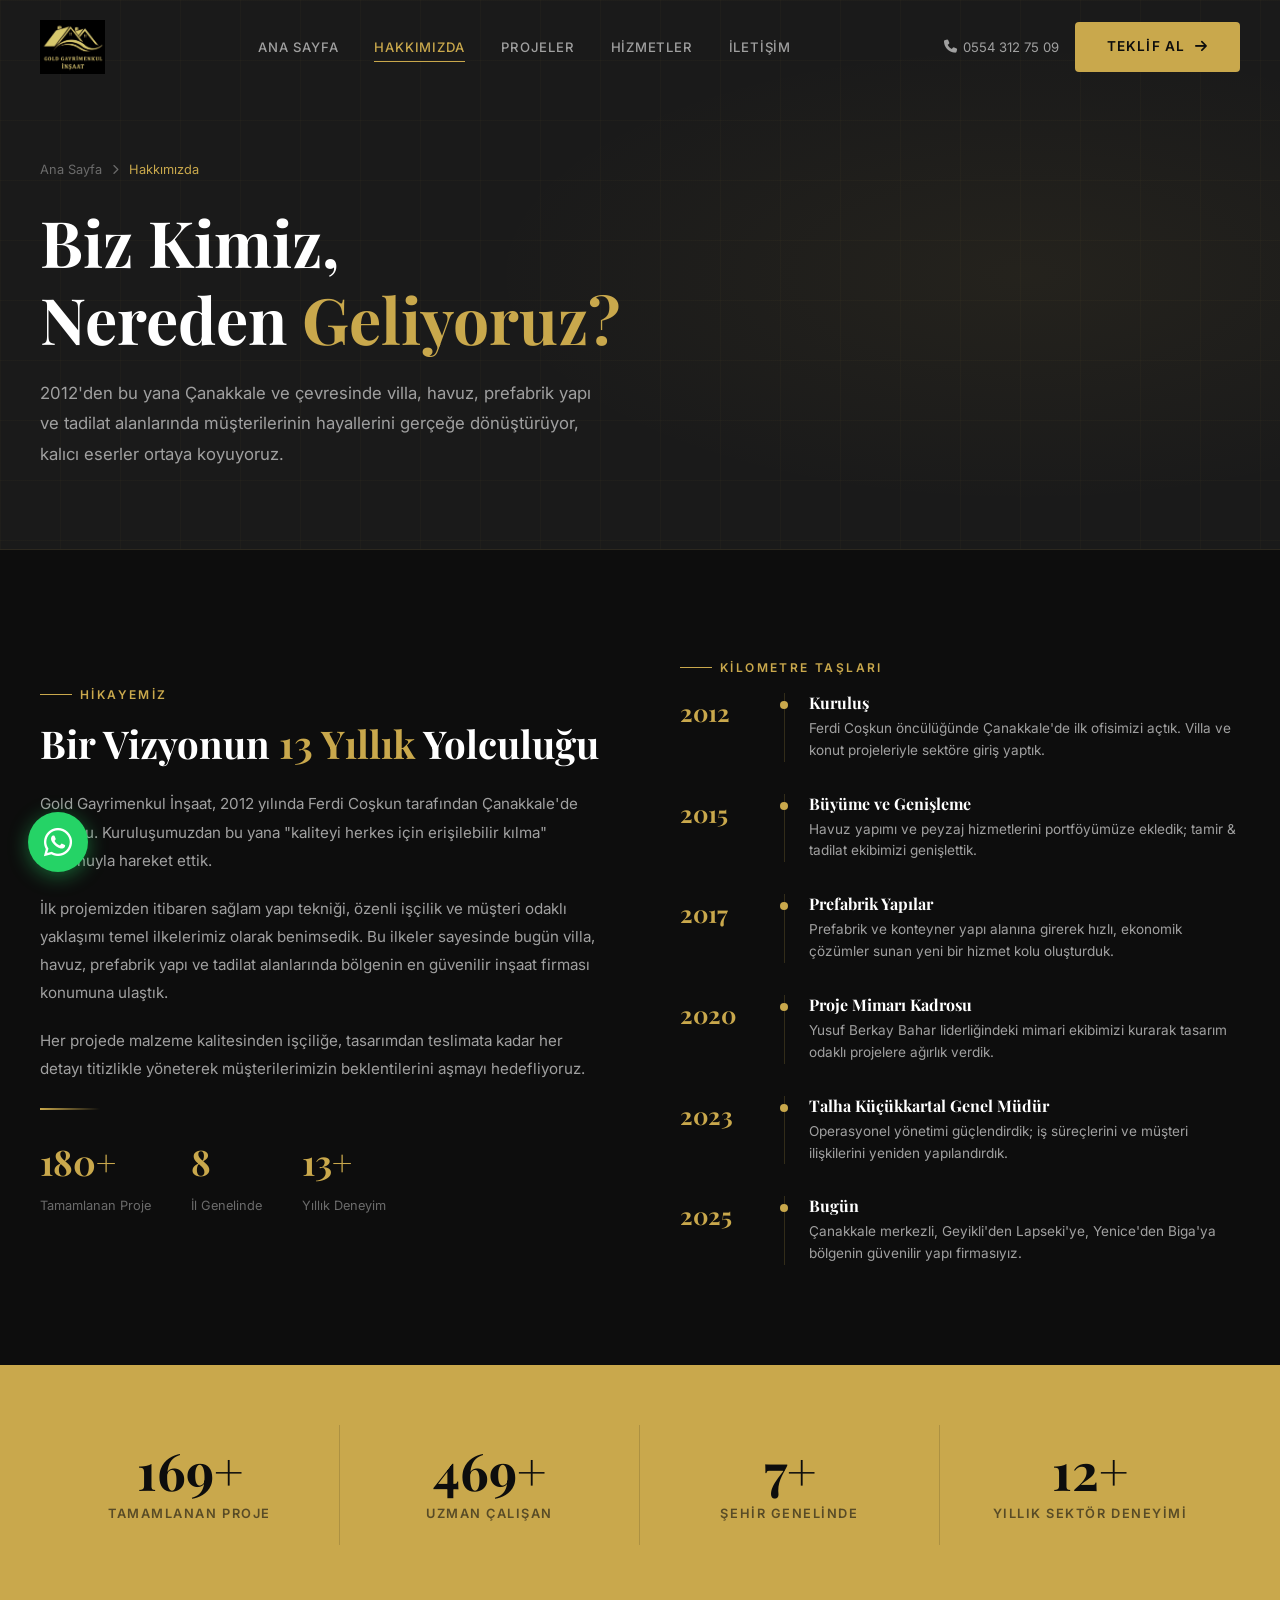
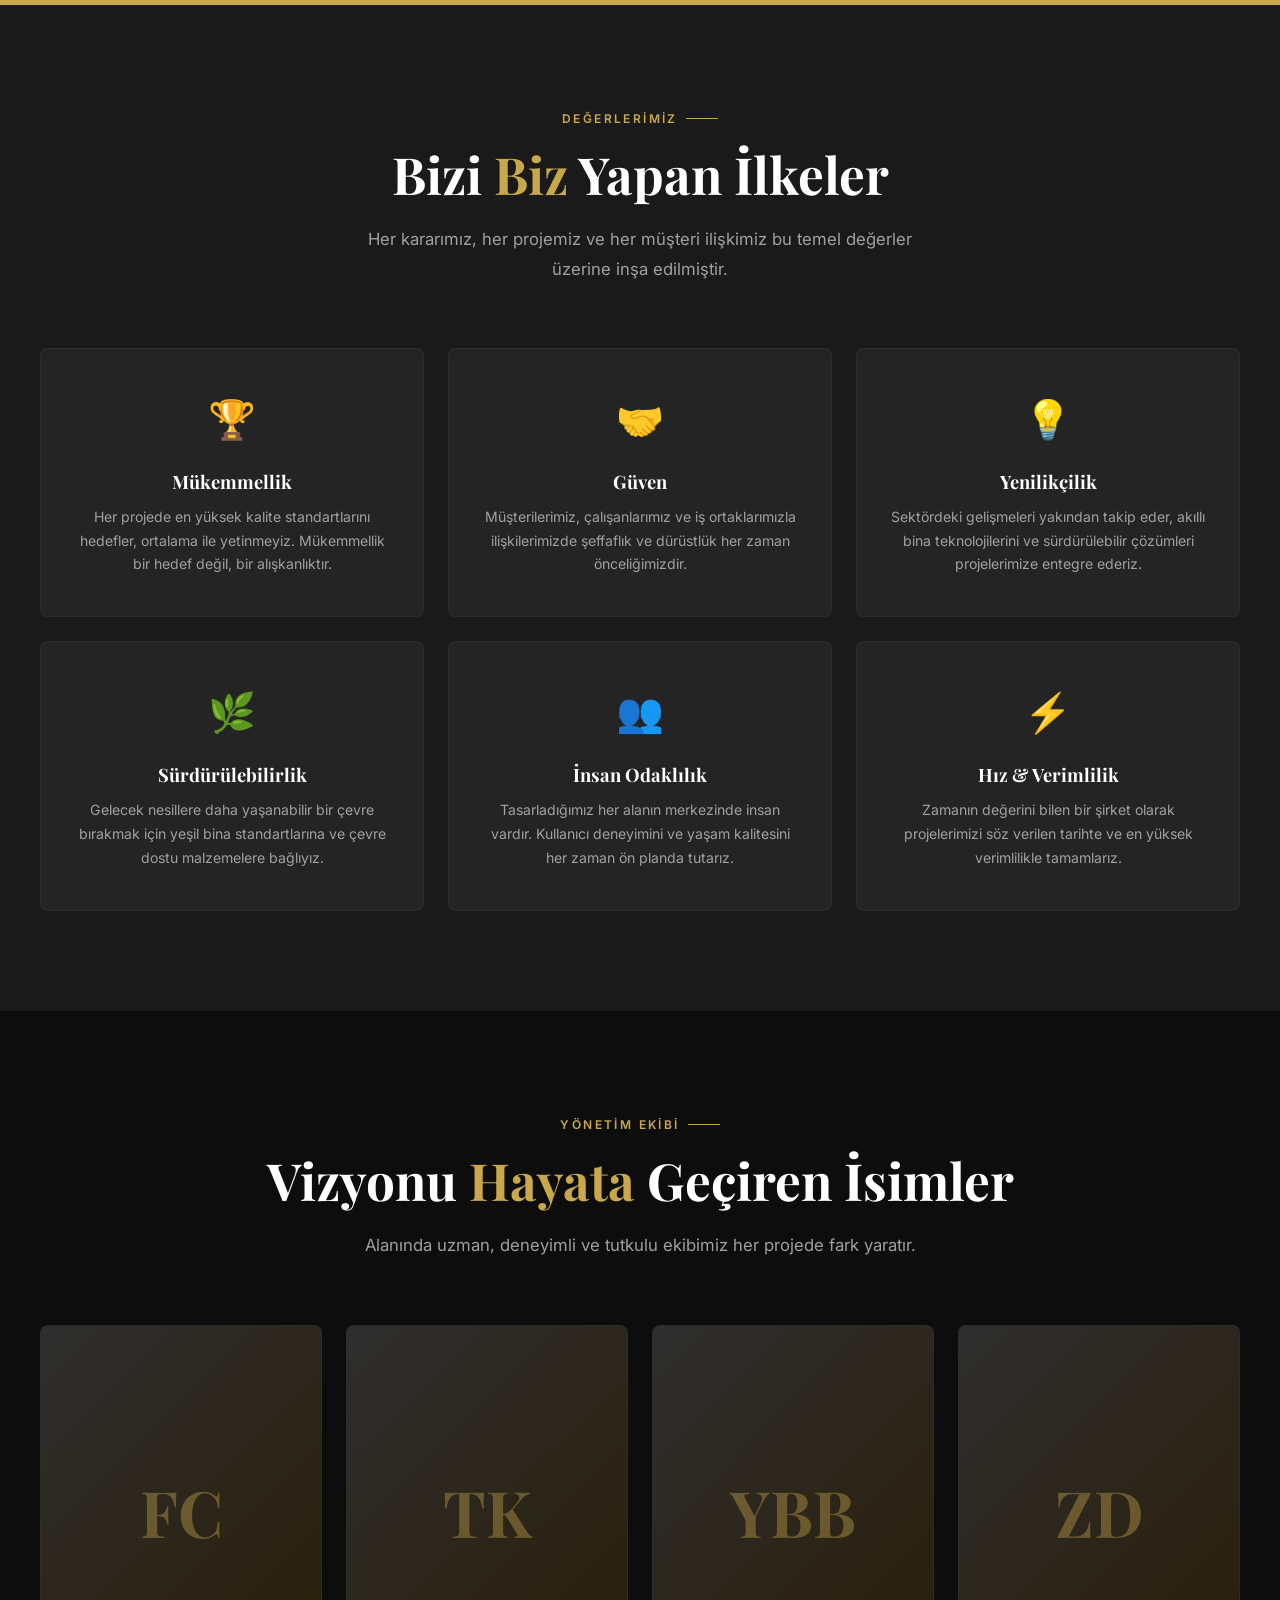
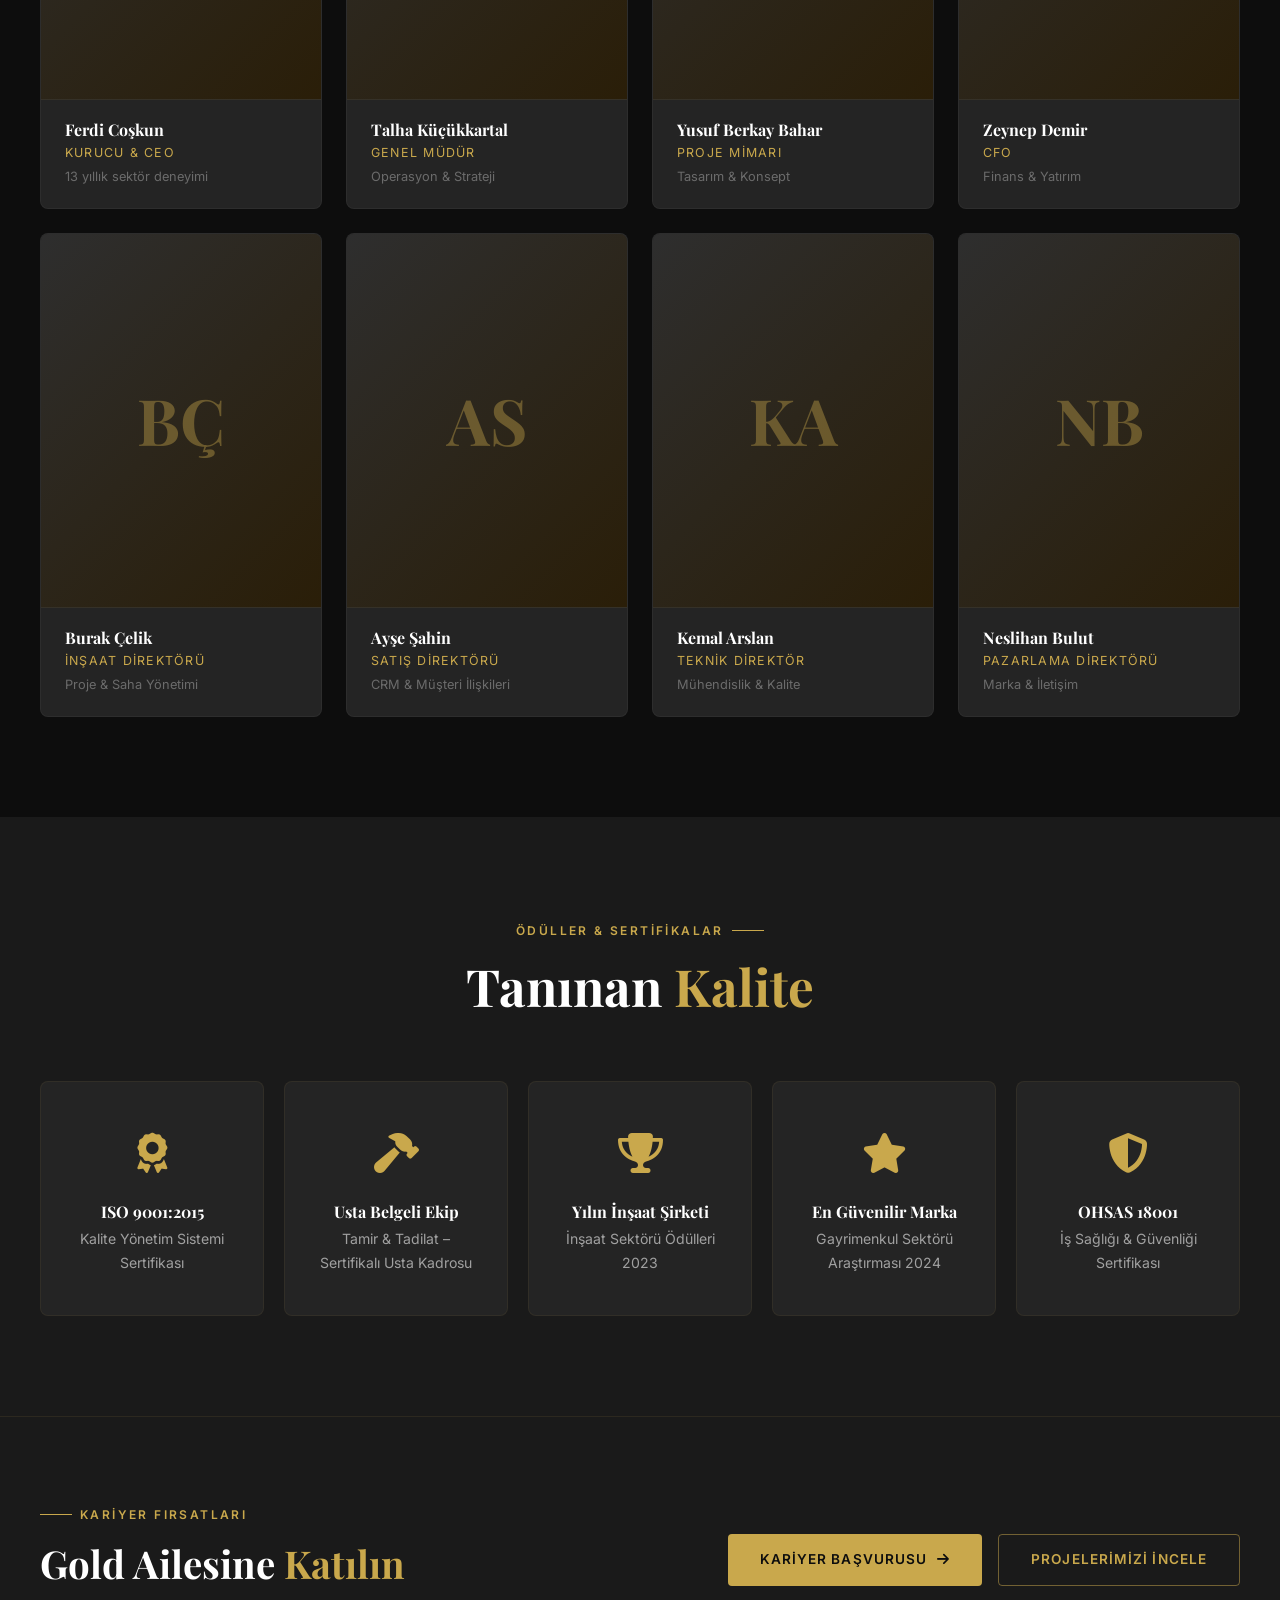
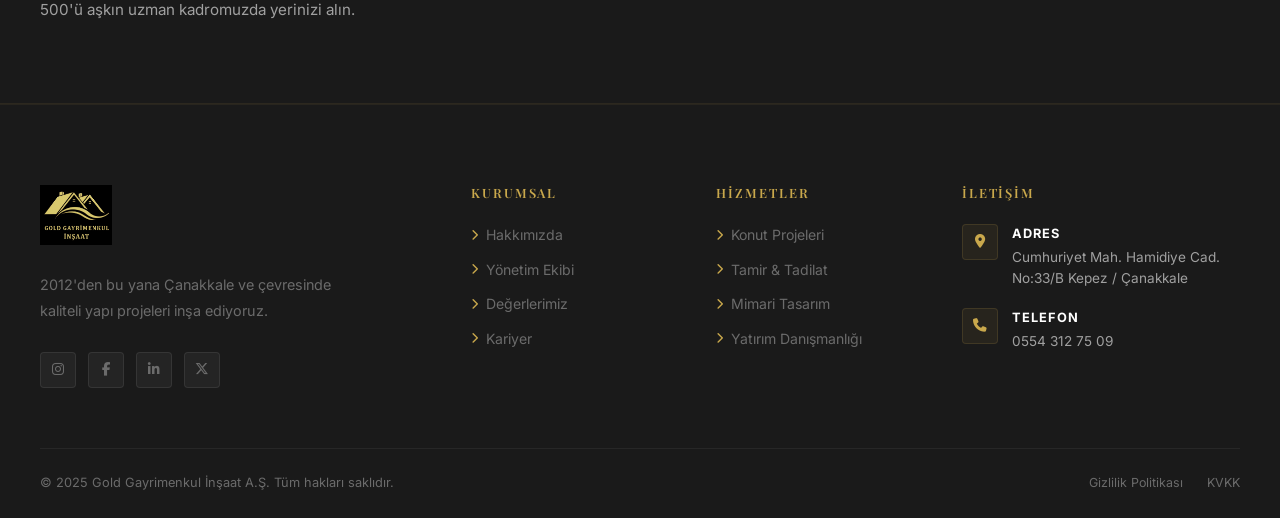
==== commit f9a92b75: "Tüm sayfalara yüzen WhatsApp ikonu ekle Sol alt köşede sabit konumlandırılmış, +905543127509 numaras" ====
--- a/hakkimizda.html
+++ b/hakkimizda.html
@@ -422,5 +422,6 @@
 
 <button id="backToTop" aria-label="Yukarı çık"><i class="fa-solid fa-chevron-up"></i></button>
 <script src="js/main.js"></script>
+<a href="https://wa.me/905543127509" class="whatsapp-float" target="_blank" rel="noopener" aria-label="WhatsApp ile iletişime geçin"><i class="fa-brands fa-whatsapp"></i></a>
 </body>
 </html>
--- a/css/style.css
+++ b/css/style.css
@@ -1944,3 +1944,31 @@
   .stats-band-grid { grid-template-columns: 1fr 1fr; }
   .process-grid { grid-template-columns: 1fr; }
 }
+
+/* ── WhatsApp Float Button ── */
+.whatsapp-float {
+  position: fixed;
+  bottom: 28px;
+  left: 28px;
+  background: #25D366;
+  color: #fff;
+  border-radius: 50%;
+  width: 60px;
+  height: 60px;
+  display: flex;
+  align-items: center;
+  justify-content: center;
+  font-size: 2rem;
+  box-shadow: 0 4px 20px rgba(37,211,102,.45);
+  z-index: 9998;
+  text-decoration: none;
+  transition: transform .2s ease, box-shadow .2s ease;
+}
+.whatsapp-float:hover {
+  transform: scale(1.12);
+  box-shadow: 0 6px 28px rgba(37,211,102,.65);
+  color: #fff;
+}
+@media (max-width: 480px) {
+  .whatsapp-float { width: 52px; height: 52px; font-size: 1.7rem; bottom: 20px; left: 20px; }
+}
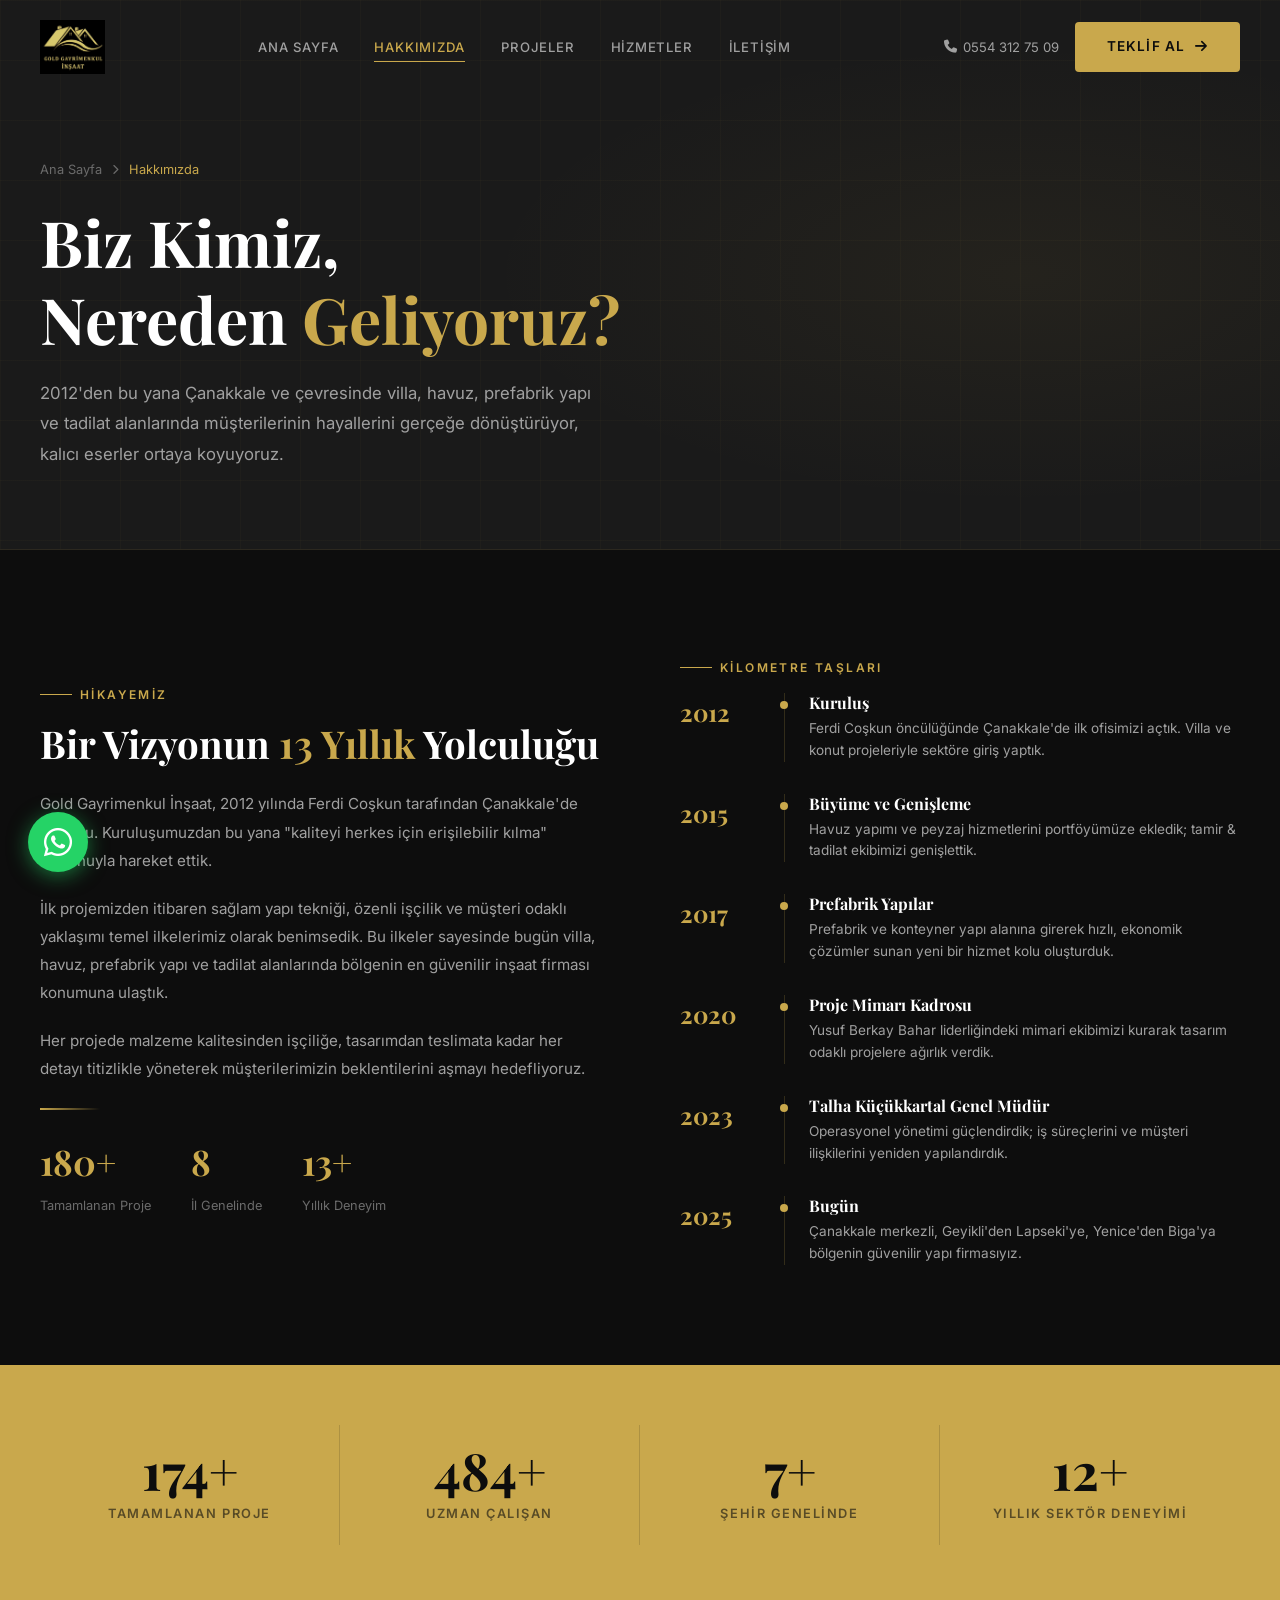
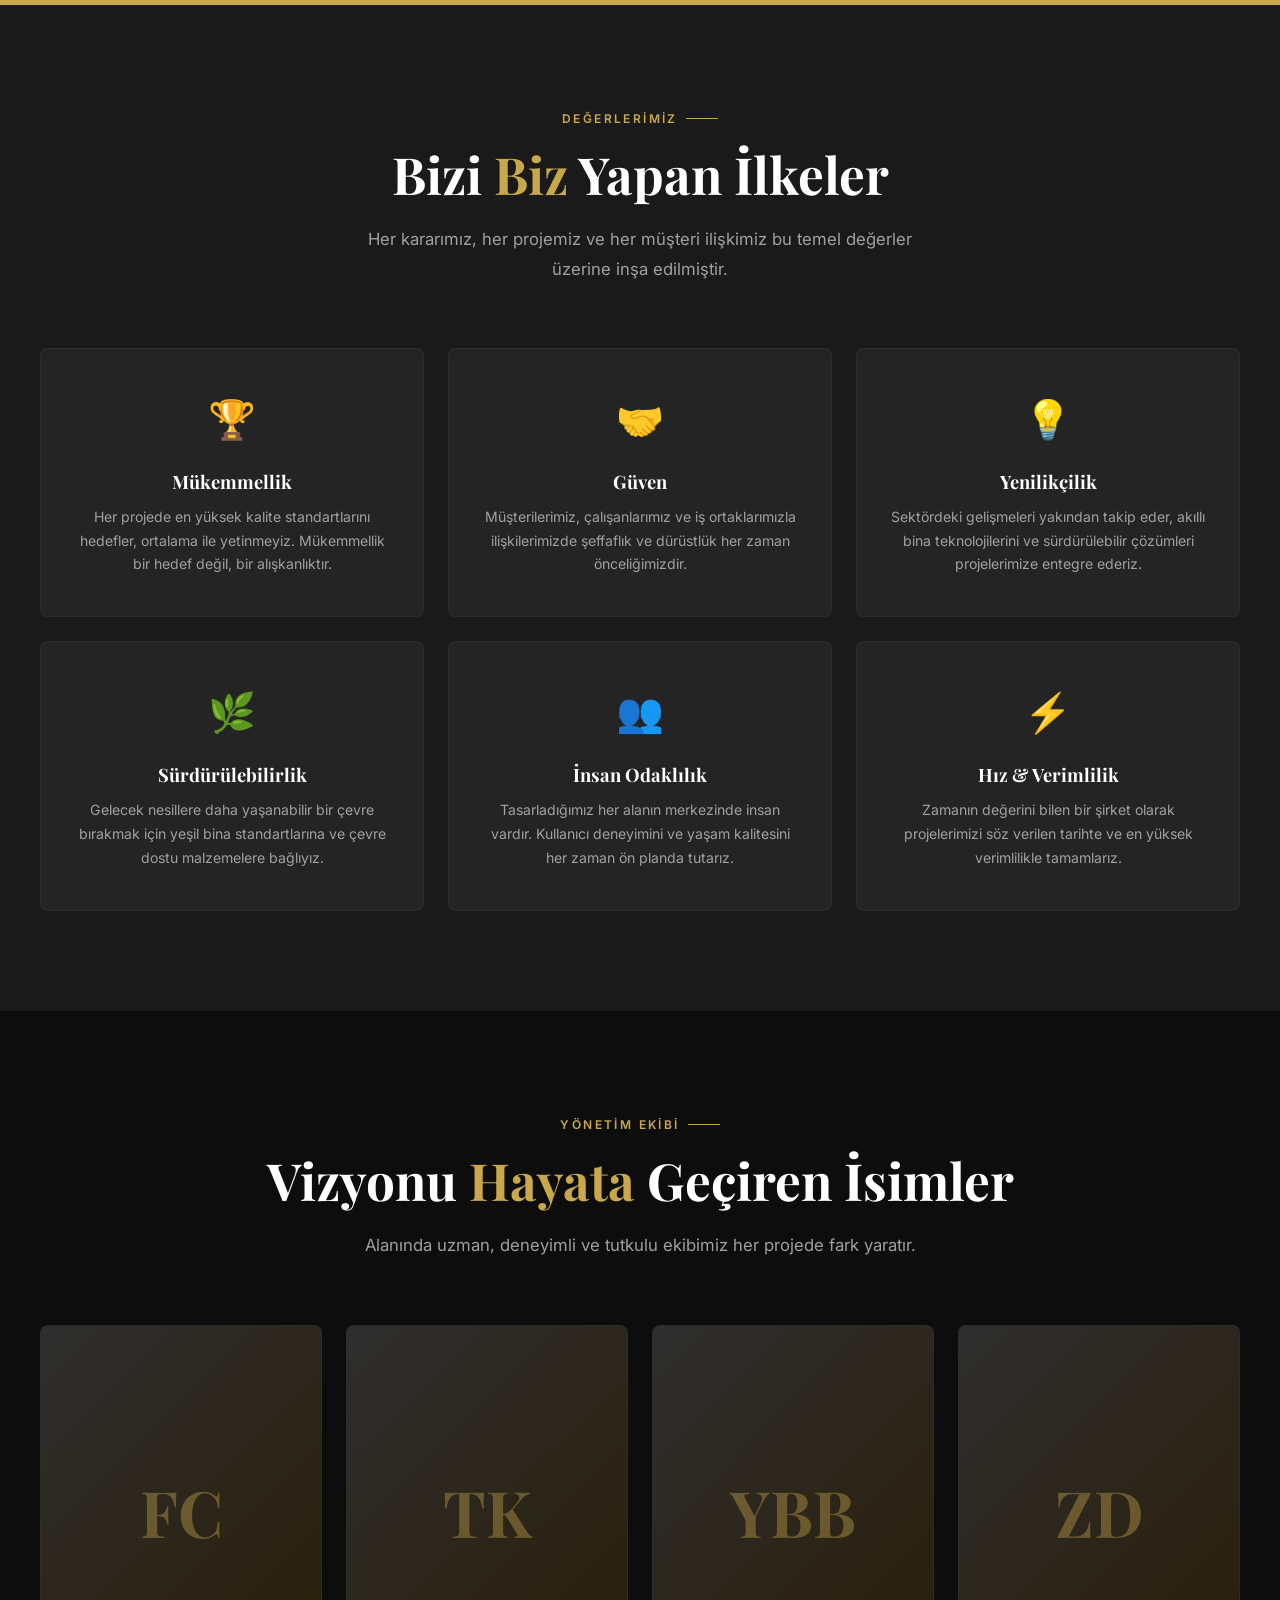
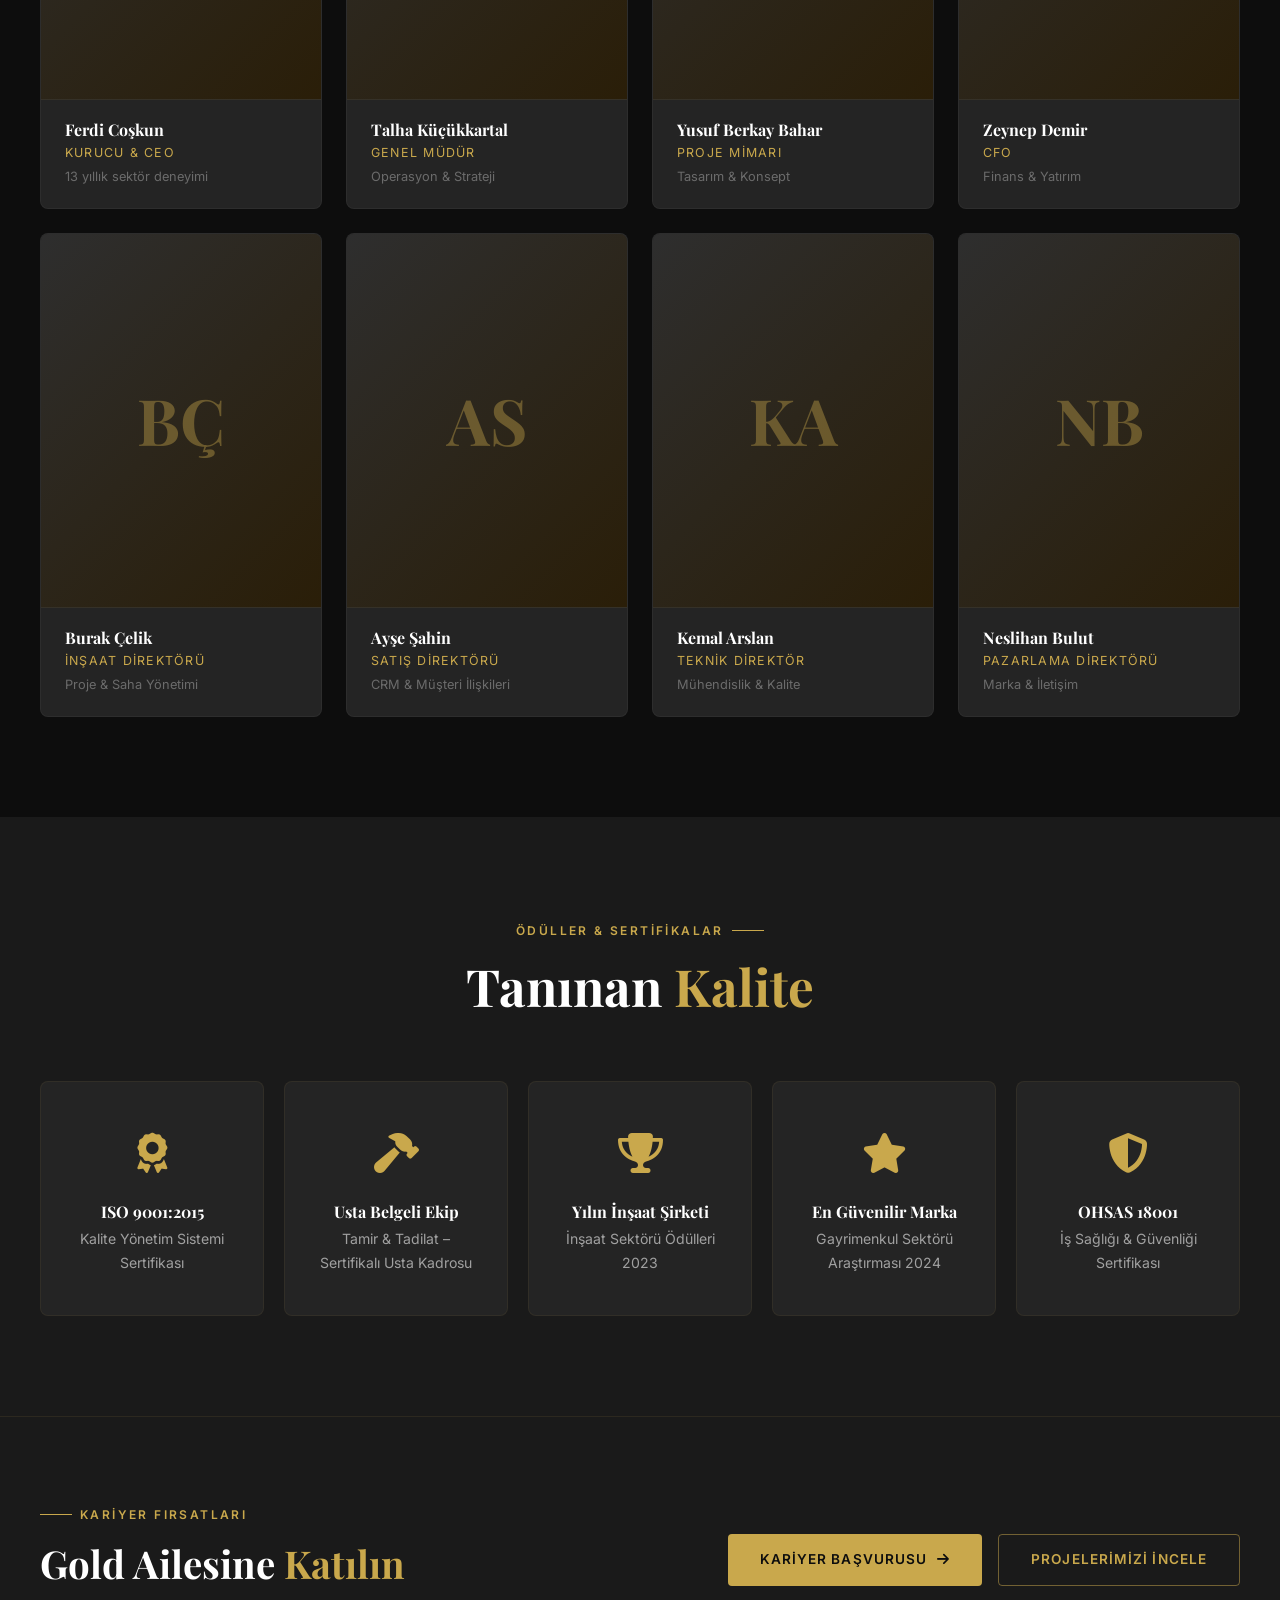
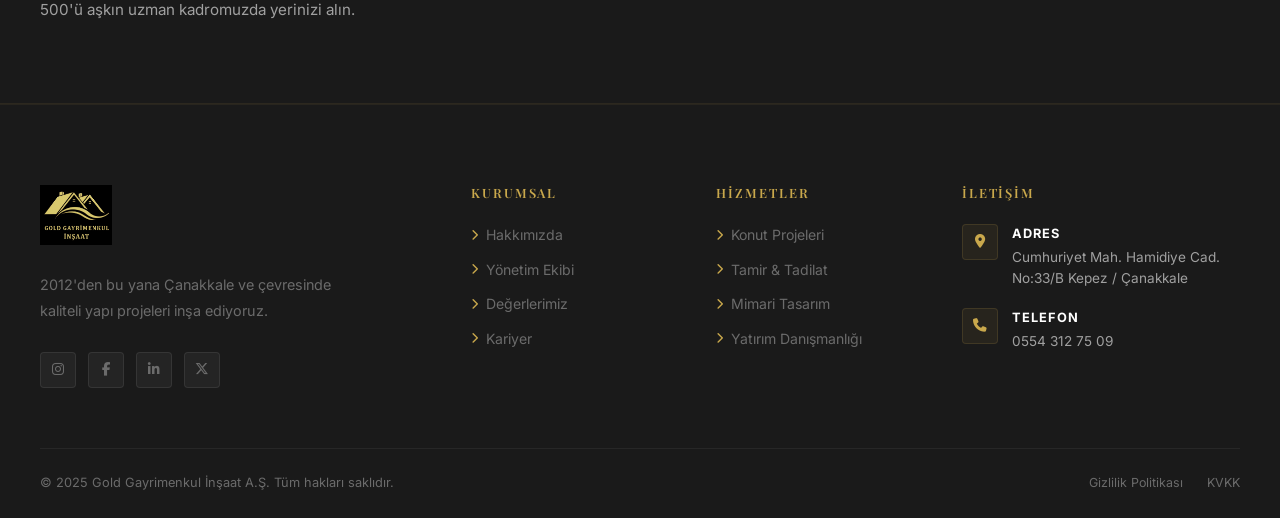
==== commit a909bac8: "WhatsApp butonunu düzelt: tekrarlananları temizle, inline stil ekle CSS dosyasına bağımlılık yerine " ====
--- a/hakkimizda.html
+++ b/hakkimizda.html
@@ -422,6 +422,7 @@
 
 <button id="backToTop" aria-label="Yukarı çık"><i class="fa-solid fa-chevron-up"></i></button>
 <script src="js/main.js"></script>
-<a href="https://wa.me/905543127509" class="whatsapp-float" target="_blank" rel="noopener" aria-label="WhatsApp ile iletişime geçin"><i class="fa-brands fa-whatsapp"></i></a>
+
+<a href="https://wa.me/905543127509" target="_blank" rel="noopener" aria-label="WhatsApp" style="position:fixed;bottom:28px;left:28px;width:60px;height:60px;background:#25D366;border-radius:50%;display:flex;align-items:center;justify-content:center;font-size:2rem;color:#fff;text-decoration:none;box-shadow:0 4px 20px rgba(37,211,102,.5);z-index:9999;"><i class="fa-brands fa-whatsapp"></i></a>
 </body>
 </html>
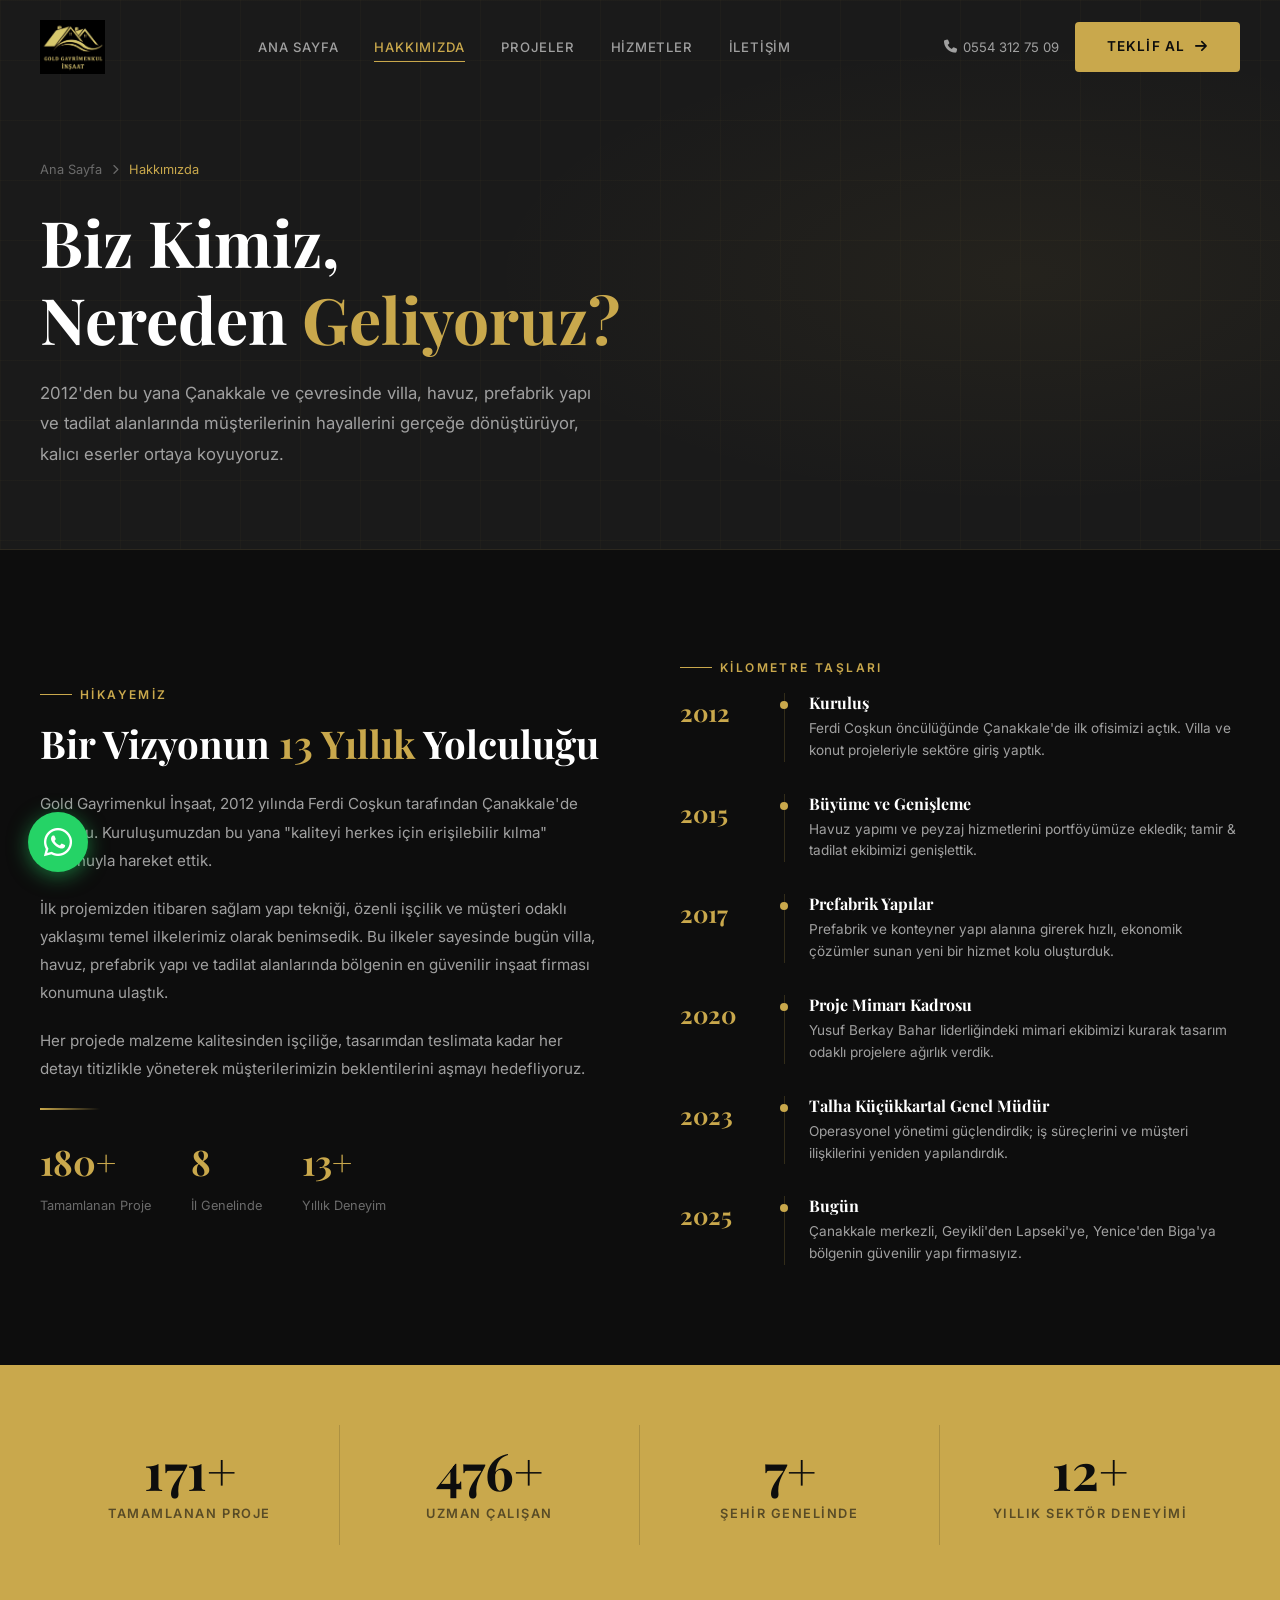
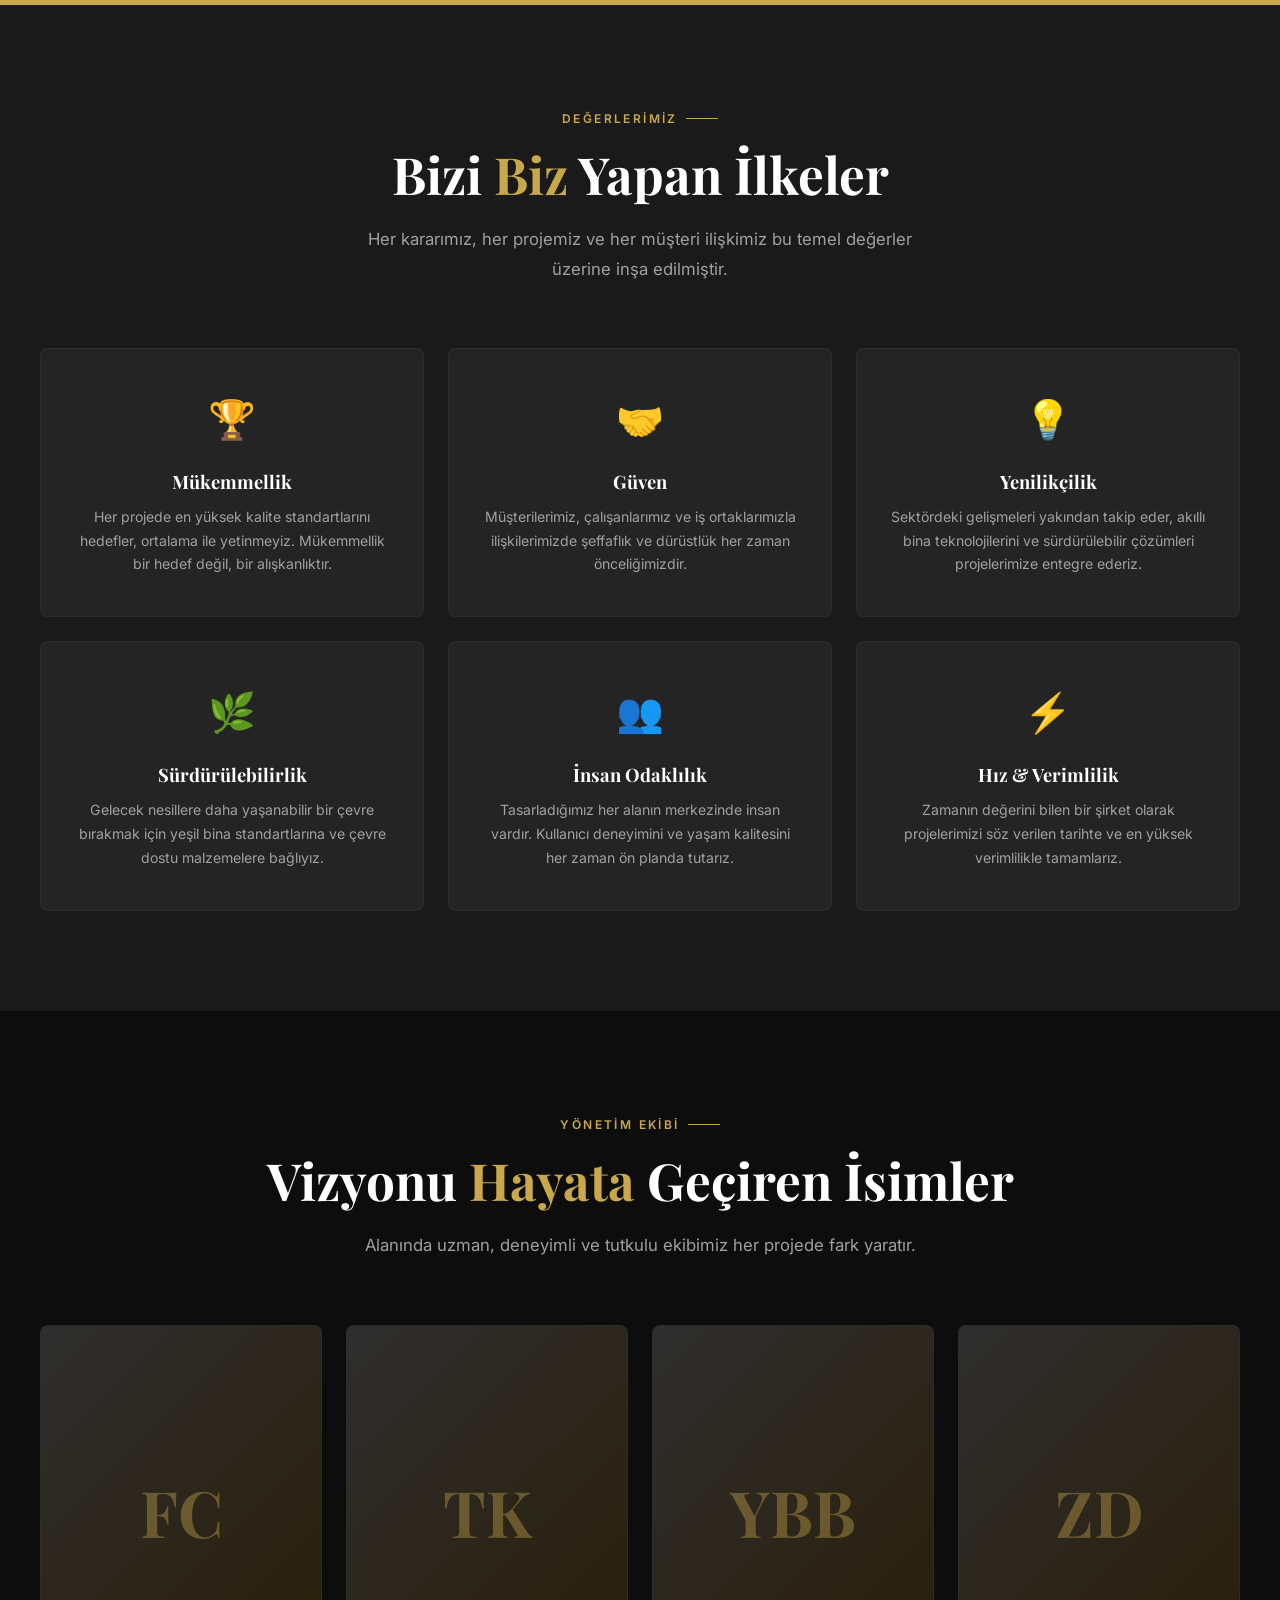
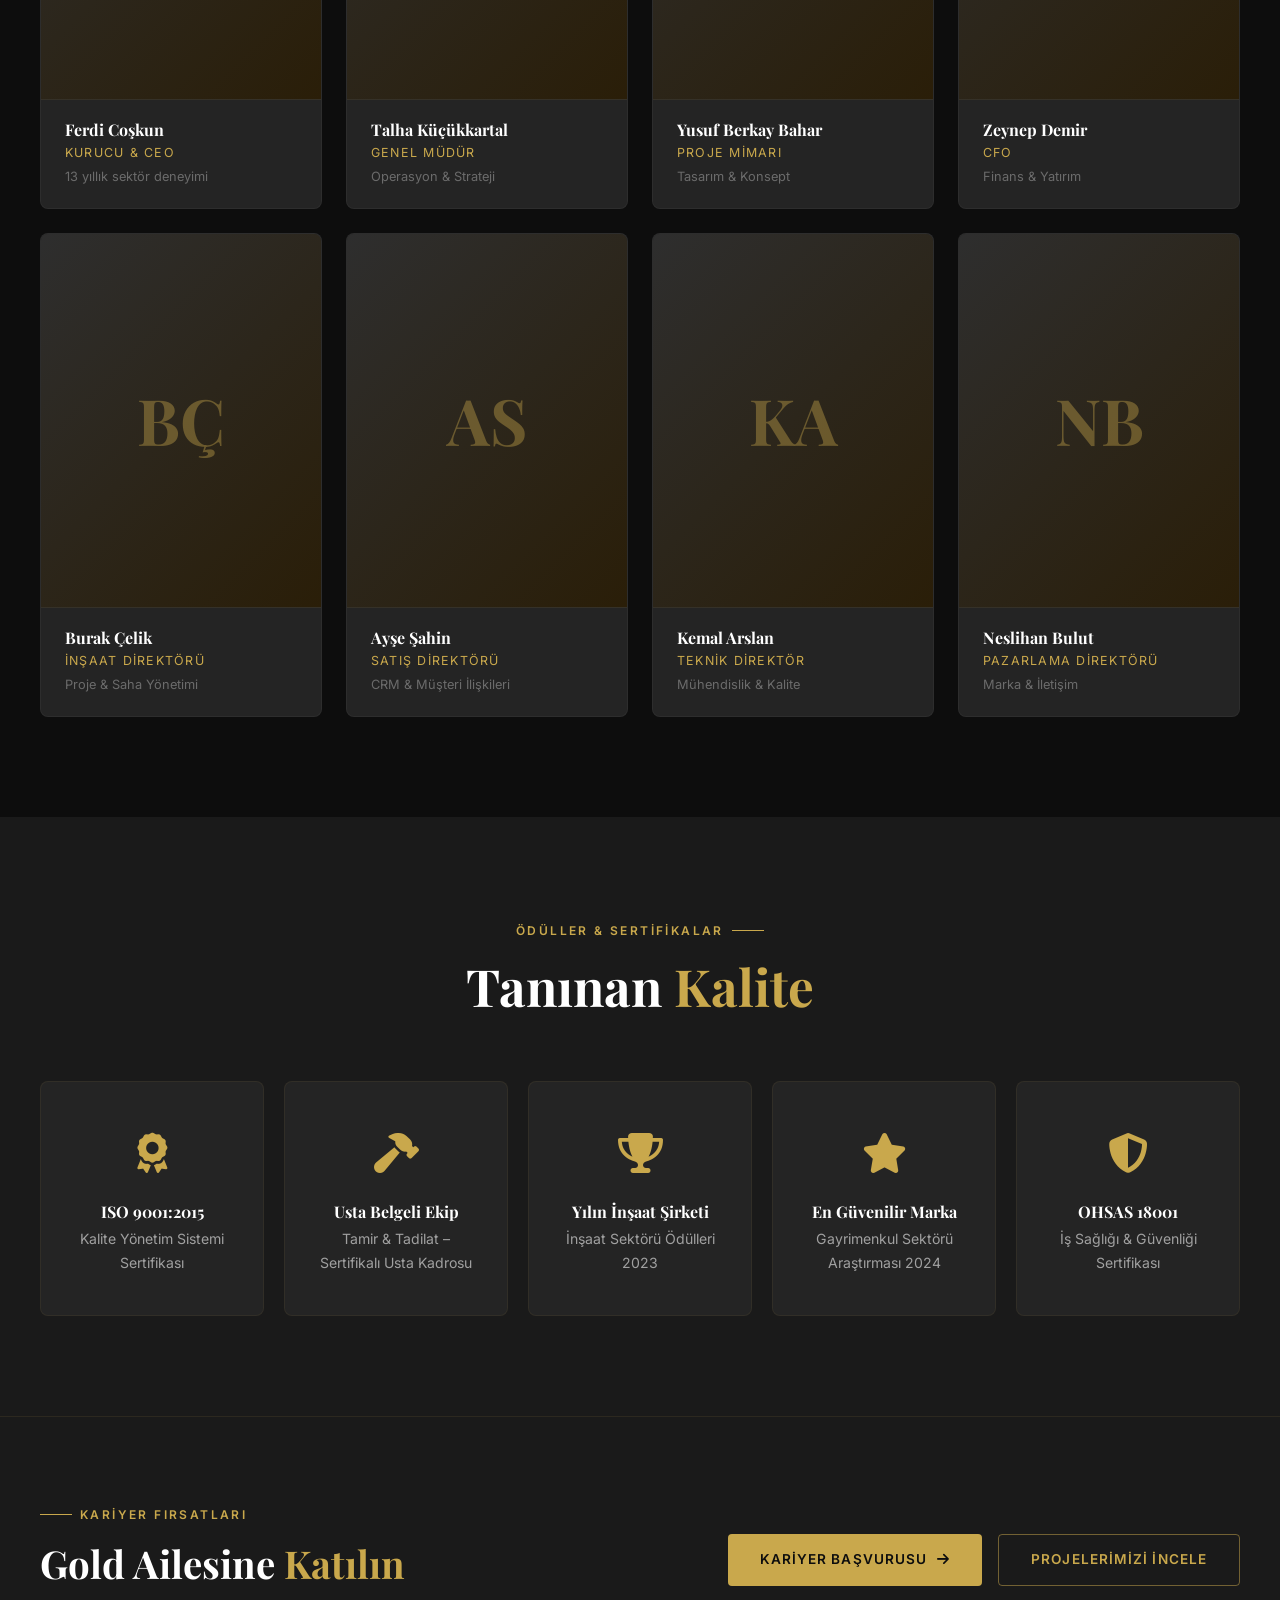
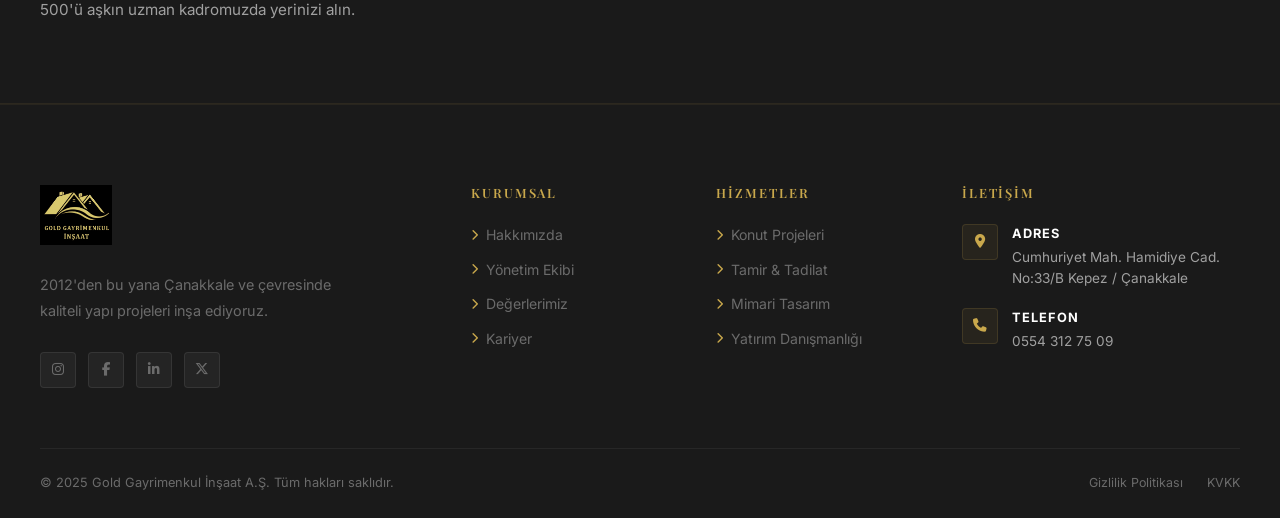
==== commit a41b7832: "SEO: sitemap, robots.txt, Open Graph, JSON-LD schema ekle Tüm sayfalara canonical URL, Open Graph, T" ====
--- a/hakkimizda.html
+++ b/hakkimizda.html
@@ -3,8 +3,22 @@
 <head>
   <meta charset="UTF-8" />
   <meta name="viewport" content="width=device-width, initial-scale=1.0" />
-  <meta name="description" content="Gold Gayrimenkul İnşaat hakkında – 2012'den bu yana Çanakkale ve çevresinde kaliteli yapı projeleri inşa ediyoruz." />
-  <title>Hakkımızda | Gold Gayrimenkul İnşaat</title>
+  <meta name="description" content="Gold Gayrimenkul İnşaat hakkında – 2012'den bu yana Çanakkale ve çevresinde villa, havuz ve prefabrik yapı projeleri inşa ediyoruz." />
+  <meta name="keywords" content="gold gayrimenkul hakkında, çanakkale inşaat firması, ferdi coşkun, talha küçükkartal, kurumsal inşaat" />
+  <meta name="author" content="Gold Gayrimenkul İnşaat" />
+  <meta name="robots" content="index, follow" />
+  <link rel="canonical" href="https://soyisimsiz.github.io/Gold/hakkimizda.html" />
+  <meta property="og:type" content="website" />
+  <meta property="og:site_name" content="Gold Gayrimenkul İnşaat" />
+  <meta property="og:title" content="Hakkımızda | Gold Gayrimenkul İnşaat" />
+  <meta property="og:description" content="2012'den bu yana Çanakkale ve çevresinde villa, havuz ve prefabrik yapı projeleri inşa ediyoruz." />
+  <meta property="og:url" content="https://soyisimsiz.github.io/Gold/hakkimizda.html" />
+  <meta property="og:image" content="https://soyisimsiz.github.io/Gold/logo.png" />
+  <meta property="og:locale" content="tr_TR" />
+  <meta name="twitter:card" content="summary" />
+  <meta name="twitter:title" content="Hakkımızda | Gold Gayrimenkul İnşaat" />
+  <meta name="twitter:description" content="2012'den bu yana Çanakkale ve çevresinde kaliteli yapı projeleri." />
+  <title>Hakkımızda | Gold Gayrimenkul İnşaat – Çanakkale</title>
   <link rel="preconnect" href="https://fonts.googleapis.com" />
   <link rel="preconnect" href="https://fonts.gstatic.com" crossorigin />
   <link href="https://fonts.googleapis.com/css2?family=Playfair+Display:wght@400;600;700;900&family=Inter:wght@300;400;500;600;700&display=swap" rel="stylesheet" />
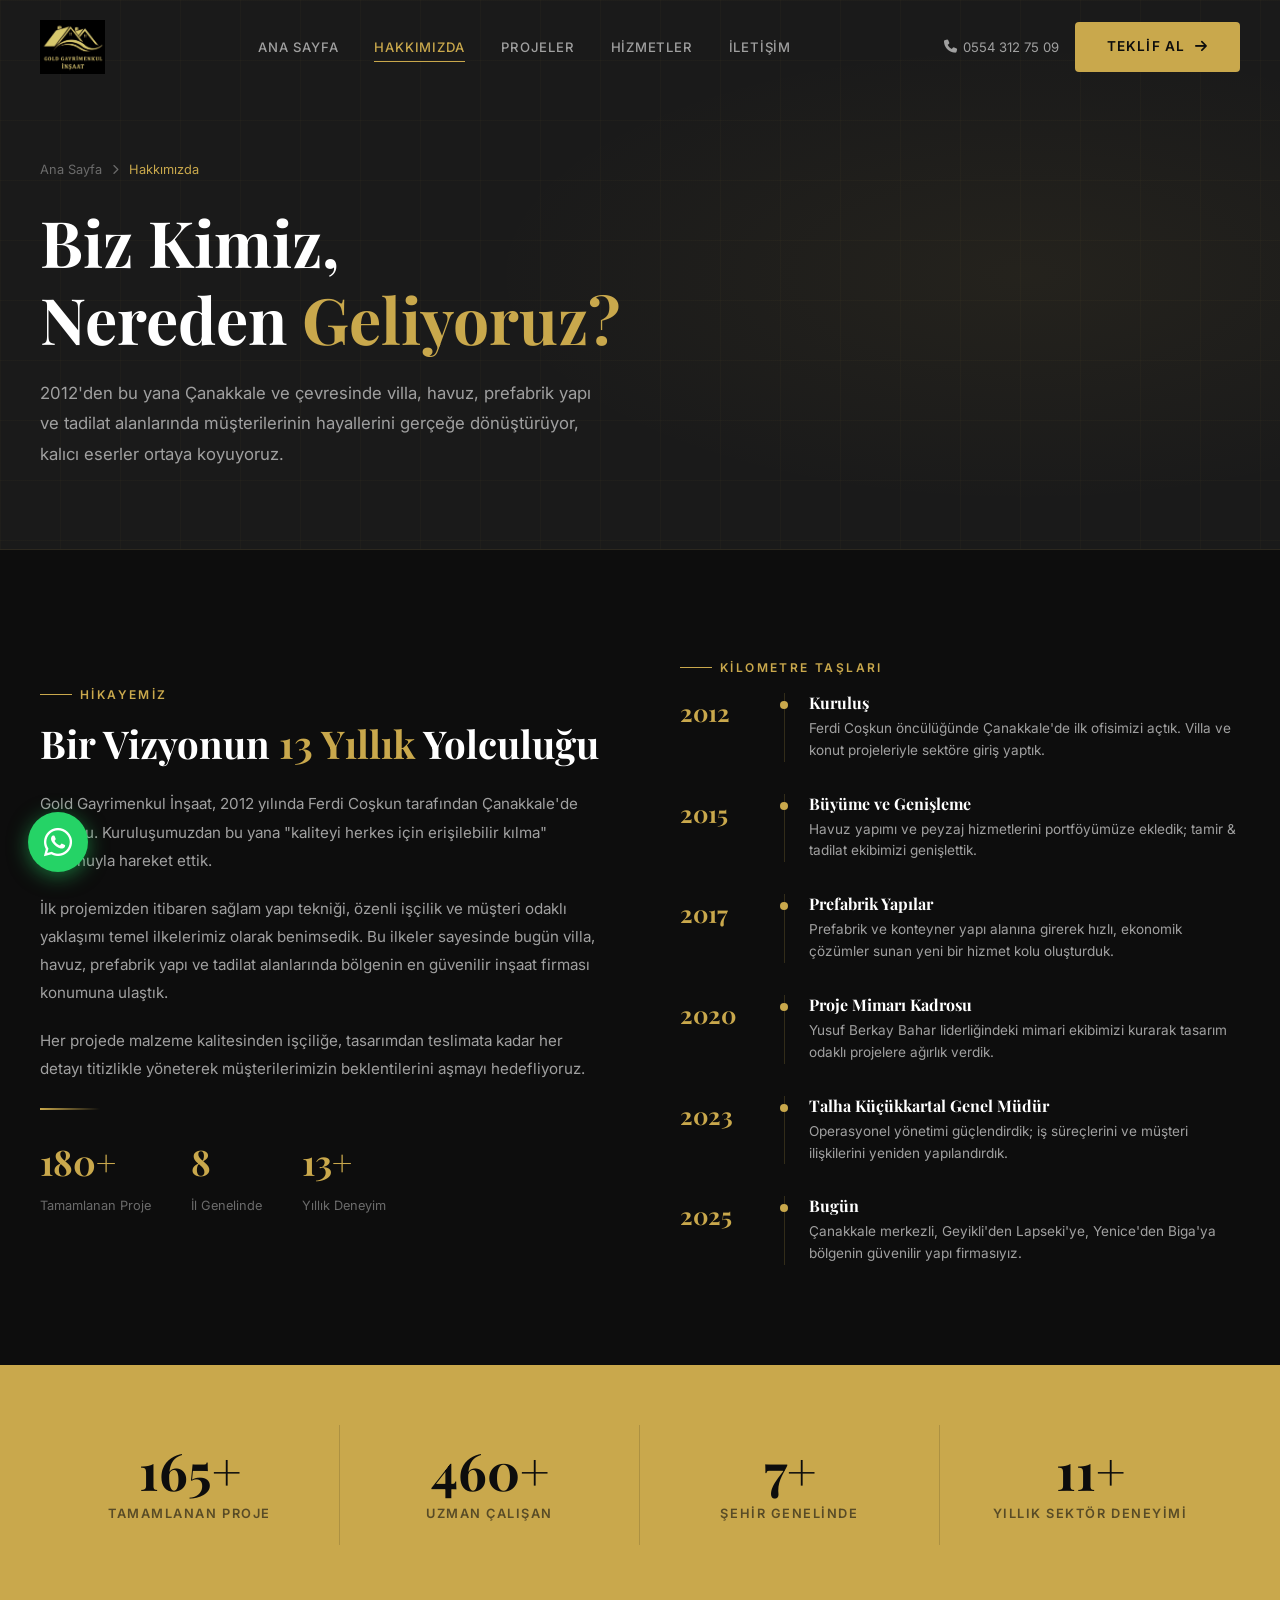
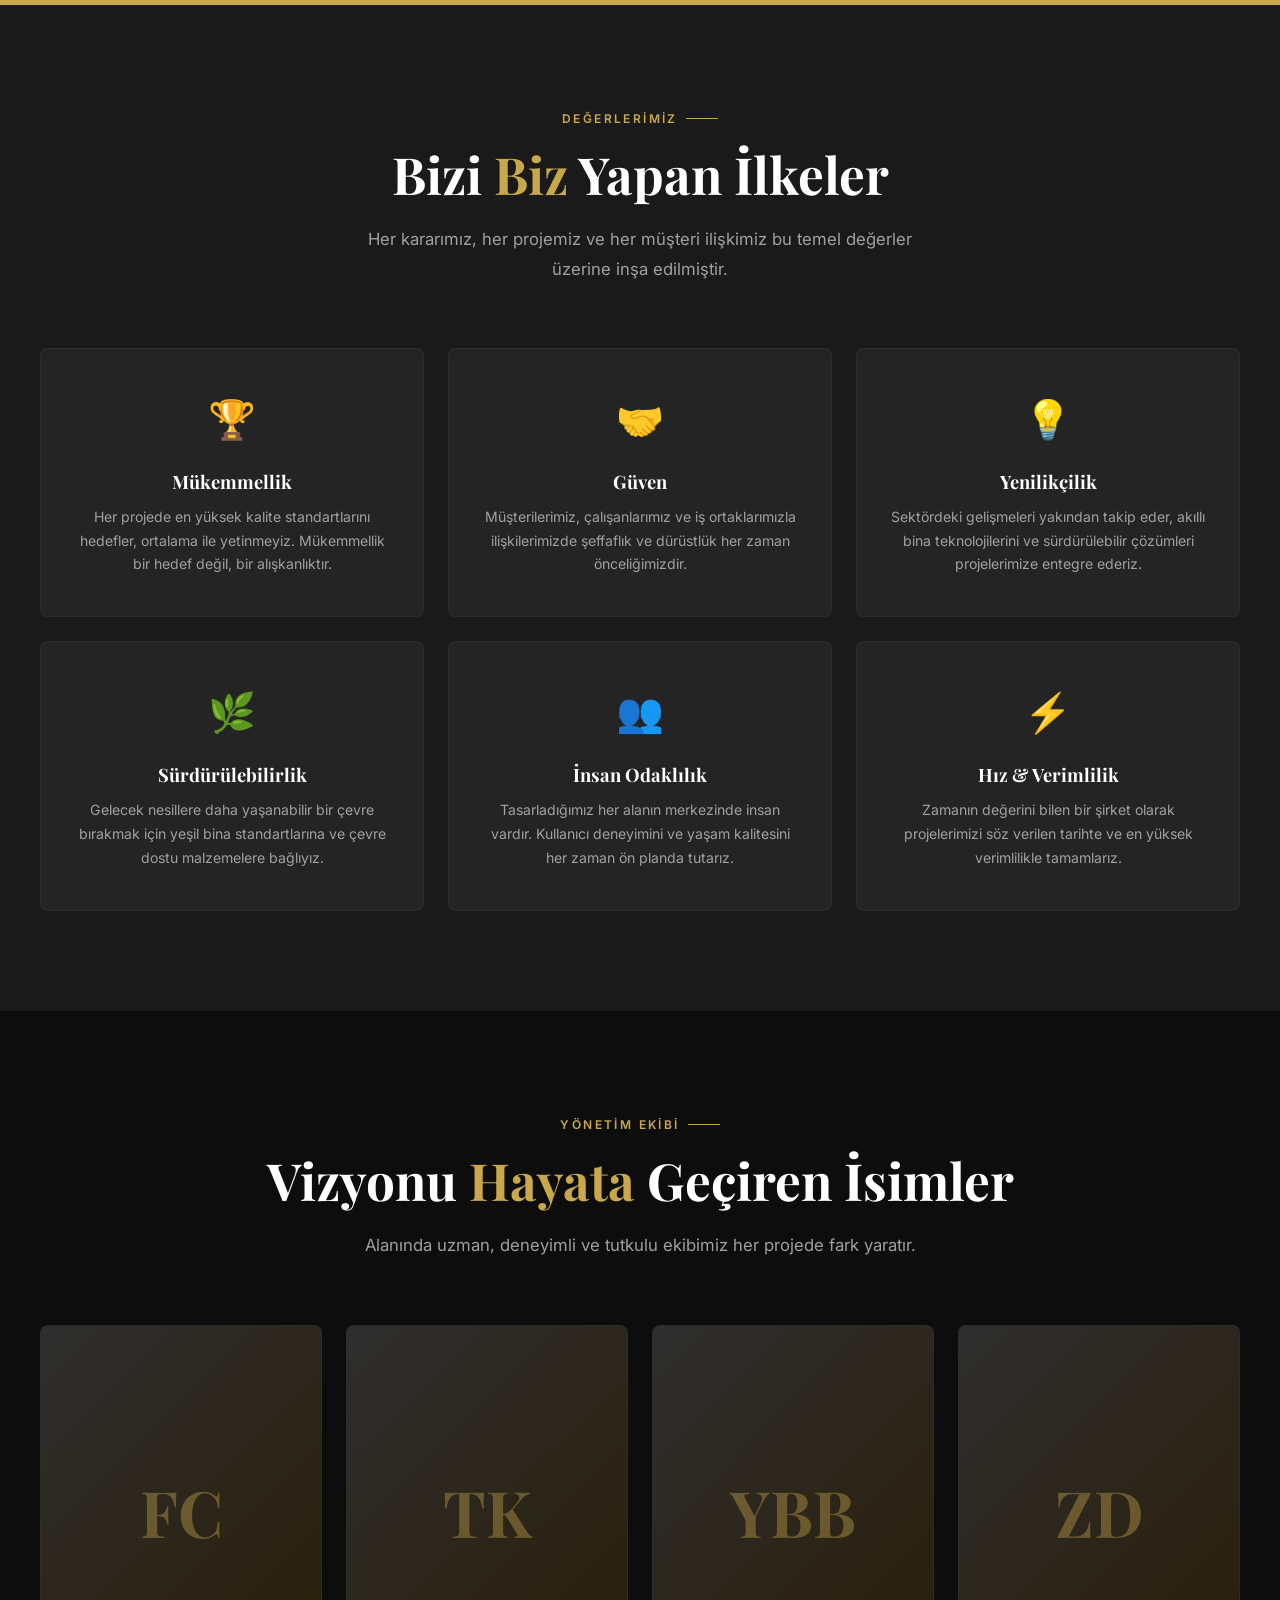
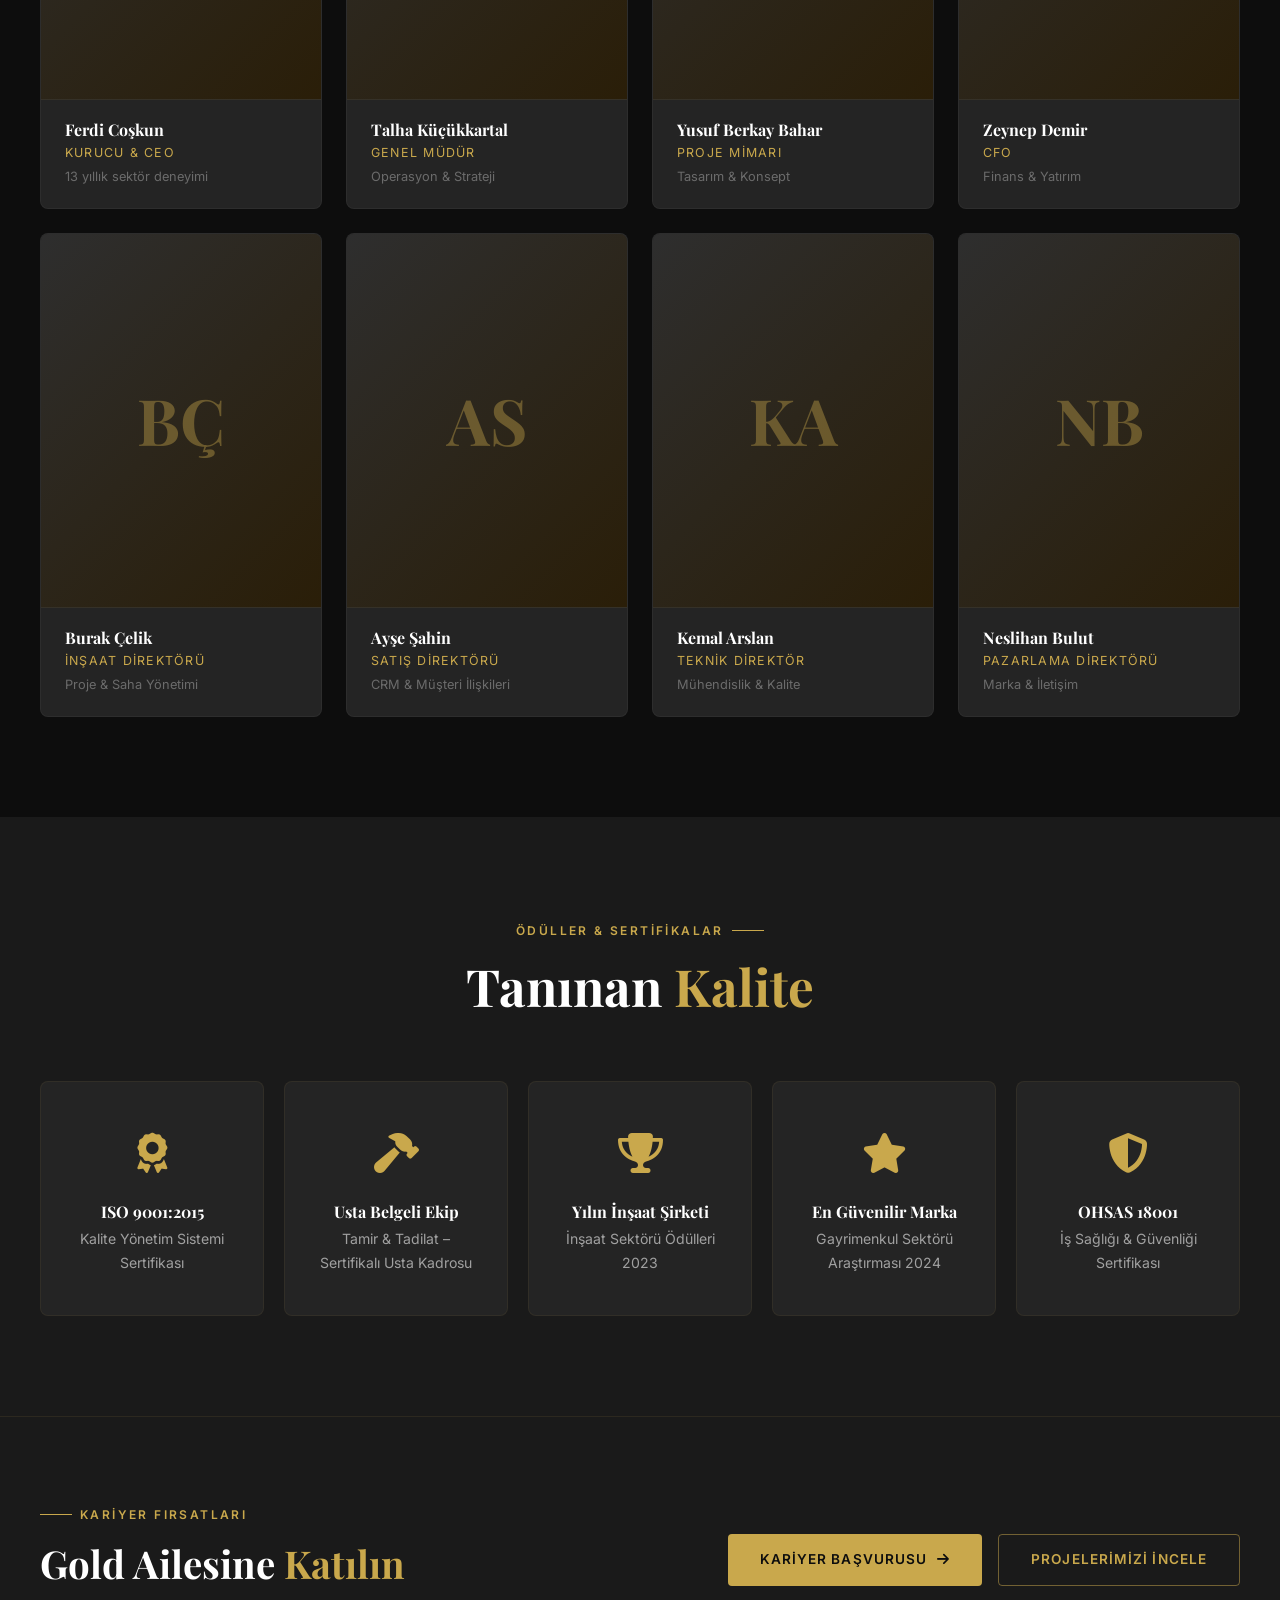
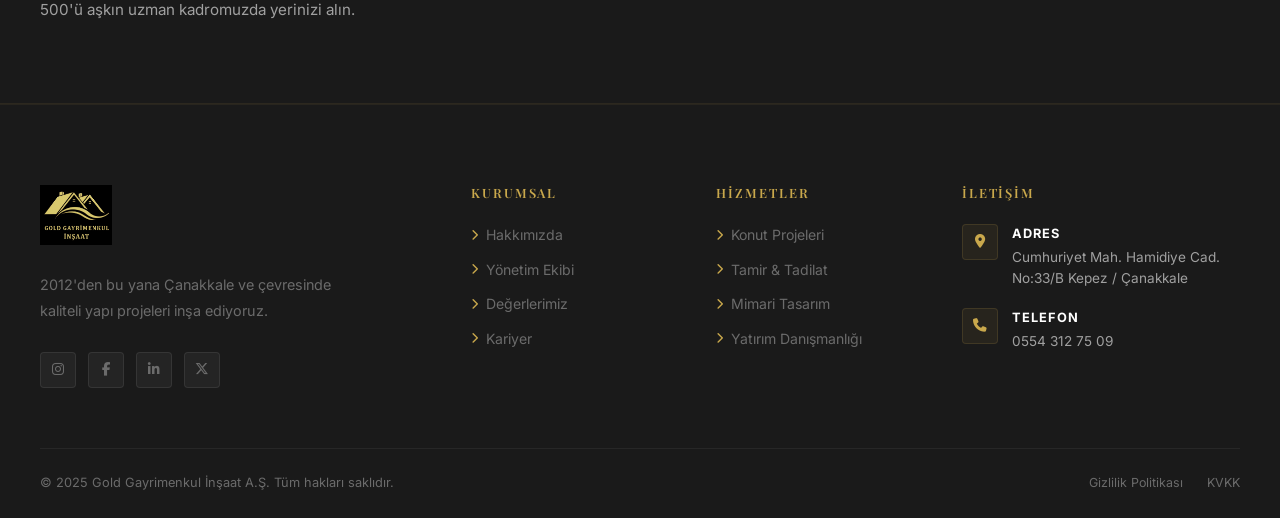
==== commit f6d65740: "Alan adını goldgayrimenkulinsaat.com.tr olarak güncelle CNAME dosyası oluşturuldu, tüm canonical/OG/" ====
--- a/hakkimizda.html
+++ b/hakkimizda.html
@@ -7,13 +7,13 @@
   <meta name="keywords" content="gold gayrimenkul hakkında, çanakkale inşaat firması, ferdi coşkun, talha küçükkartal, kurumsal inşaat" />
   <meta name="author" content="Gold Gayrimenkul İnşaat" />
   <meta name="robots" content="index, follow" />
-  <link rel="canonical" href="https://soyisimsiz.github.io/Gold/hakkimizda.html" />
+  <link rel="canonical" href="https://goldgayrimenkulinsaat.com.tr/hakkimizda.html" />
   <meta property="og:type" content="website" />
   <meta property="og:site_name" content="Gold Gayrimenkul İnşaat" />
   <meta property="og:title" content="Hakkımızda | Gold Gayrimenkul İnşaat" />
   <meta property="og:description" content="2012'den bu yana Çanakkale ve çevresinde villa, havuz ve prefabrik yapı projeleri inşa ediyoruz." />
-  <meta property="og:url" content="https://soyisimsiz.github.io/Gold/hakkimizda.html" />
-  <meta property="og:image" content="https://soyisimsiz.github.io/Gold/logo.png" />
+  <meta property="og:url" content="https://goldgayrimenkulinsaat.com.tr/hakkimizda.html" />
+  <meta property="og:image" content="https://goldgayrimenkulinsaat.com.tr/logo.png" />
   <meta property="og:locale" content="tr_TR" />
   <meta name="twitter:card" content="summary" />
   <meta name="twitter:title" content="Hakkımızda | Gold Gayrimenkul İnşaat" />
